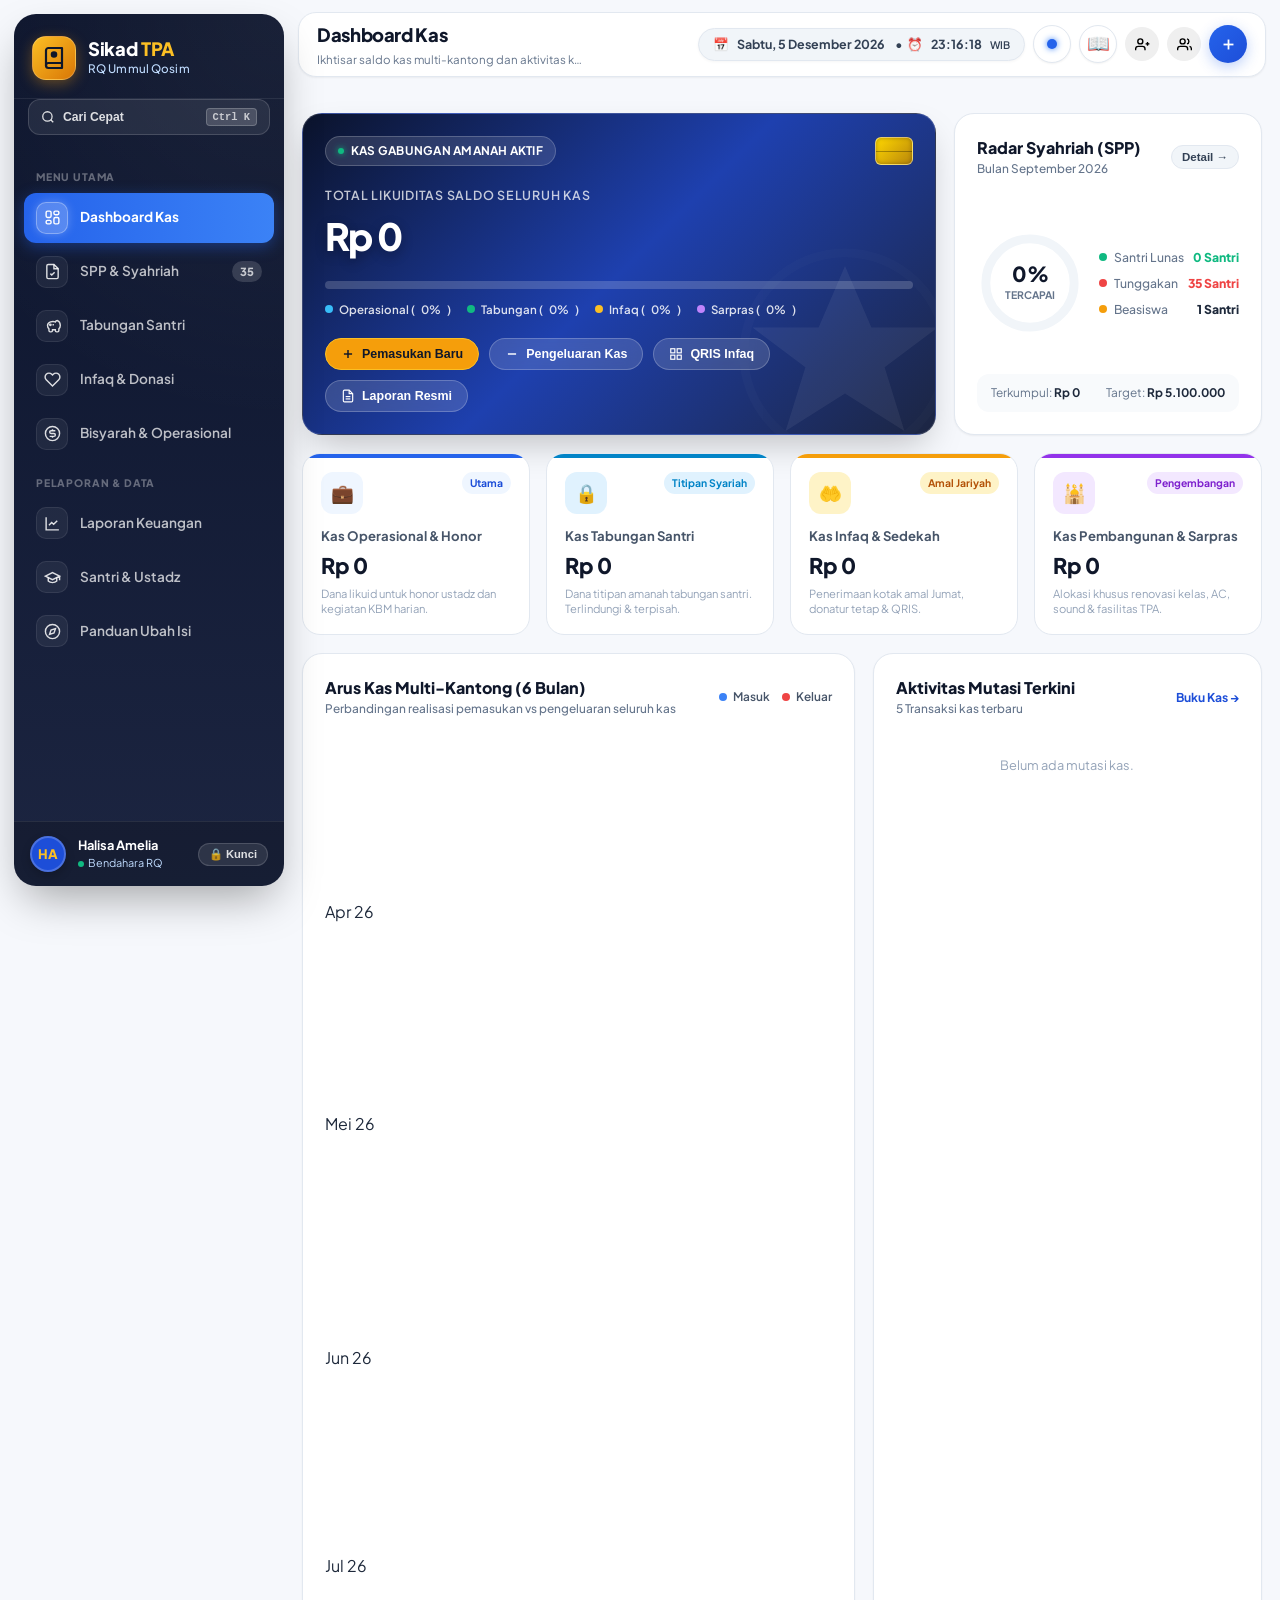
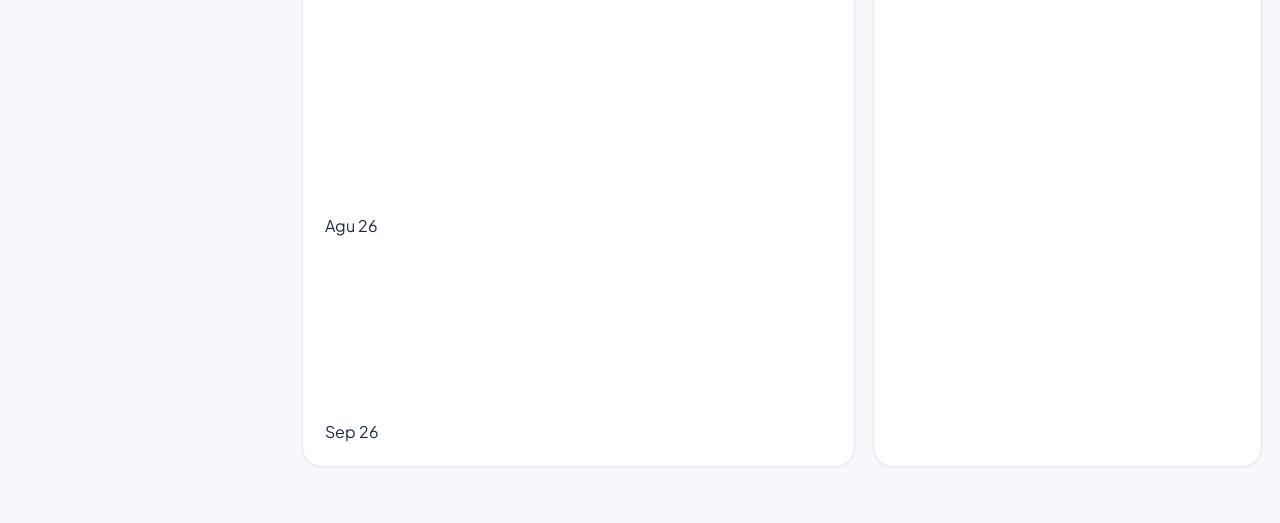
==== index.html @ ba67464f "fix: cegah modal keluar sendiri saat ketik nama ustadz dan input 4 pengajar resmi RQ" ====
<!DOCTYPE html>
<html lang="id">
<head>
  <meta charset="UTF-8">
  <meta name="viewport" content="width=device-width, initial-scale=1.0">
  <title>SikadTPA - Aplikasi Pengelolaan Keuangan Taman Pendidikan Al-Qur'an</title>
  <meta name="description" content="Aplikasi pengelolaan keuangan modern dan terpadu untuk TPA/TPQ: kelola SPP/syahriah, multi-kas operasional vs tabungan santri, bisyarah guru, infaq, dan kwitansi digital WhatsApp.">
  <link rel="stylesheet" href="css/style.css?v=2.6">
</head>
<body>

  <!-- ==================== SECURITY PIN LOCK GATE (DISABLED BY DEFAULT) ==================== -->
  <div class="pin-gate-overlay unlocked" id="security-pin-screen" style="display: none !important;">
    <div class="pin-gate-box">
      <!-- Luxury Islamic Emblem Badge -->
      <div class="pin-brand-badge" id="pin-brand-badge-box">
        <div id="pin-brand-logo-content" style="width: 100%; height: 100%; display: flex; align-items: center; justify-content: center;">
          <svg width="28" height="28" viewBox="0 0 24 24" fill="none" stroke="currentColor" stroke-width="2.2" stroke-linecap="round" stroke-linejoin="round">
            <rect x="3" y="11" width="18" height="11" rx="2" ry="2"></rect>
            <path d="M7 11V7a5 5 0 0 1 10 0v4"></path>
            <circle cx="12" cy="16" r="1.5" fill="currentColor"></circle>
          </svg>
        </div>
      </div>
      <h2 class="pin-title" id="pin-app-title">Sikad<span>TPA</span> Keuangan</h2>
      <p class="pin-subtitle" id="pin-tpa-subtitle">RQ Ummul Qosim • Sistem Kas Terpadu</p>

      <div class="pin-prompt-box">
        <div class="pin-status-label" id="pin-status-message">Masukkan PIN Keamanan Bendahara</div>
        
        <!-- 6-digit indicator dots -->
        <div class="pin-dots-row" id="pin-dots-container">
          <div class="pin-dot" data-idx="0"></div>
          <div class="pin-dot" data-idx="1"></div>
          <div class="pin-dot" data-idx="2"></div>
          <div class="pin-dot" data-idx="3"></div>
          <div class="pin-dot" data-idx="4"></div>
          <div class="pin-dot" data-idx="5"></div>
        </div>

        <!-- Hidden input for direct typing if using physical keyboard -->
        <input type="password" id="pin-hidden-input" maxlength="6" inputmode="numeric" pattern="[0-9]*" style="position: absolute; opacity: 0; pointer-events: none;" autocomplete="off">
      </div>

      <!-- Numeric Keypad Grid -->
      <div class="pin-keypad-grid">
        <button type="button" class="pin-key-btn" data-key="1">1</button>
        <button type="button" class="pin-key-btn" data-key="2">2</button>
        <button type="button" class="pin-key-btn" data-key="3">3</button>
        <button type="button" class="pin-key-btn" data-key="4">4</button>
        <button type="button" class="pin-key-btn" data-key="5">5</button>
        <button type="button" class="pin-key-btn" data-key="6">6</button>
        <button type="button" class="pin-key-btn" data-key="7">7</button>
        <button type="button" class="pin-key-btn" data-key="8">8</button>
        <button type="button" class="pin-key-btn" data-key="9">9</button>
        <button type="button" class="pin-key-btn pin-key-action" id="btn-pin-clear" title="Hapus Semua">C</button>
        <button type="button" class="pin-key-btn" data-key="0">0</button>
        <button type="button" class="pin-key-btn pin-key-action" id="btn-pin-backspace" title="Hapus Satu">⌫</button>
      </div>

      <div class="pin-footer-hint">
        <span>🔒 Kunci Keamanan Aktif (PIN: 060708)</span>
        <div style="margin-top: 8px;">
          <button type="button" class="btn btn-sm" onclick="app.quickUnlockDemo()" style="background: rgba(37, 99, 235, 0.15); color: var(--primary-700); border: 1px solid var(--primary-300); font-weight: 700; border-radius: 8px; padding: 6px 14px; cursor: pointer;">⚡ Klik Disini untuk Buka Cepat (PIN: 060708)</button>
        </div>
      </div>
    </div>
  </div>

  <div class="app-container">
    <!-- ==================== SIDEBAR ==================== -->
    <aside class="sidebar" id="sidebar">
      <div class="sidebar-header">
        <div class="logo-badge" id="sidebar-app-logo-box" style="background: linear-gradient(135deg, var(--gold-400), var(--gold-600)); color: var(--slate-900); display: flex; align-items: center; justify-content: center; width: 44px; height: 44px; border-radius: 14px; box-shadow: 0 4px 14px rgba(245, 158, 11, 0.35); overflow: hidden;">
          <div id="sidebar-app-logo-content" style="width: 100%; height: 100%; display: flex; align-items: center; justify-content: center;">
            <svg width="24" height="24" viewBox="0 0 24 24" fill="none" stroke="currentColor" stroke-width="2.2" stroke-linecap="round" stroke-linejoin="round">
              <path d="M4 19.5A2.5 2.5 0 0 1 6.5 17H20"></path>
              <path d="M6.5 2H20v20H6.5A2.5 2.5 0 0 1 4 19.5v-15A2.5 2.5 0 0 1 6.5 2z"></path>
              <circle cx="12" cy="8.5" r="2.2" fill="currentColor"></circle>
            </svg>
          </div>
        </div>
        <div class="logo-text">
          <h1 id="sidebar-app-title">Sikad<span>TPA</span></h1>
          <p id="sidebar-tpa-name">RQ Ummul Qosim</p>
        </div>
      </div>

      <!-- Spotlight Omnibar Trigger in Sidebar -->
      <div style="padding: 0 14px 12px;">
        <button type="button" class="sidebar-cmd-btn" id="btn-trigger-cmd-sidebar" onclick="app.openCommandPalette()" style="width: 100%; display: flex; align-items: center; justify-content: space-between; background: rgba(255, 255, 255, 0.08); border: 1px solid rgba(255, 255, 255, 0.15); border-radius: 12px; padding: 8px 12px; color: rgba(255, 255, 255, 0.85); font-size: 0.76rem; font-weight: 600; cursor: pointer; transition: 0.2s;" title="Pencarian Spotlight (Ctrl + K)">
          <span style="display: flex; align-items: center; gap: 8px;">
            <svg width="14" height="14" viewBox="0 0 24 24" fill="none" stroke="currentColor" stroke-width="2.2"><circle cx="11" cy="11" r="8"></circle><line x1="21" y1="21" x2="16.65" y2="16.65"></line></svg>
            <span>Cari Cepat</span>
          </span>
          <kbd style="font-size: 0.65rem; background: rgba(255, 255, 255, 0.16); padding: 2px 6px; border-radius: 4px; border: 1px solid rgba(255, 255, 255, 0.2); font-family: monospace;">Ctrl K</kbd>
        </button>
      </div>

      <nav class="sidebar-nav">
        <div class="nav-section-title">Menu Utama</div>
        <a class="nav-item active" data-tab="tab-dashboard" id="nav-dashboard">
          <div class="nav-icon-pebble">
            <svg viewBox="0 0 24 24" fill="none" stroke="currentColor" stroke-width="2"><rect x="3" y="3" width="7" height="9" rx="2"></rect><rect x="14" y="3" width="7" height="5" rx="2"></rect><rect x="14" y="12" width="7" height="9" rx="2"></rect><rect x="3" y="16" width="7" height="5" rx="2"></rect></svg>
          </div>
          <span>Dashboard Kas</span>
        </a>
        <a class="nav-item" data-tab="tab-spp" id="nav-spp">
          <div class="nav-icon-pebble">
            <svg viewBox="0 0 24 24" fill="none" stroke="currentColor" stroke-width="2"><path d="M14 2H6a2 2 0 0 0-2 2v16a2 2 0 0 0 2 2h12a2 2 0 0 0 2-2V8z"></path><path d="M14 2v6h6"></path><path d="M9 15l2 2 4-4"></path></svg>
          </div>
          <span>SPP & Syahriah</span>
          <span class="nav-badge" id="badge-unpaid-spp">4</span>
        </a>
        <a class="nav-item" data-tab="tab-tabungan" id="nav-tabungan">
          <div class="nav-icon-pebble">
            <svg viewBox="0 0 24 24" fill="none" stroke="currentColor" stroke-width="2"><path d="M19 5c-1.5 0-2.8 1.4-3 2-3.5-1.5-11-.3-11 5 0 1.8.7 3.5 2 4.6V19a2 2 0 0 0 2 2h1a2 2 0 0 0 2-2v-1h4v1a2 2 0 0 0 2 2h1a2 2 0 0 0 2-2v-2.4c1.2-1 2-2.5 2-4.6 0-3.5-1.5-6-4-7z"></path><circle cx="9" cy="11" r="1"></circle><path d="M13 10v2"></path></svg>
          </div>
          <span>Tabungan Santri</span>
        </a>
        <a class="nav-item" data-tab="tab-infaq" id="nav-infaq">
          <div class="nav-icon-pebble">
            <svg viewBox="0 0 24 24" fill="none" stroke="currentColor" stroke-width="2"><path d="M20.84 4.61a5.5 5.5 0 0 0-7.78 0L12 5.67l-1.06-1.06a5.5 5.5 0 0 0-7.78 7.78l1.06 1.06L12 21.23l7.78-7.78 1.06-1.06a5.5 5.5 0 0 0 0-7.78z"></path></svg>
          </div>
          <span>Infaq & Donasi</span>
        </a>
        <a class="nav-item" data-tab="tab-pengeluaran" id="nav-pengeluaran">
          <div class="nav-icon-pebble">
            <svg viewBox="0 0 24 24" fill="none" stroke="currentColor" stroke-width="2"><circle cx="12" cy="12" r="10"></circle><path d="M16 8h-6a2 2 0 1 0 0 4h4a2 2 0 1 1 0 4H8"></path><line x1="12" y1="6" x2="12" y2="8"></line><line x1="12" y1="16" x2="12" y2="18"></line></svg>
          </div>
          <span>Bisyarah & Operasional</span>
        </a>

        <div class="nav-section-title">Pelaporan & Data</div>
        <a class="nav-item" data-tab="tab-laporan" id="nav-laporan">
          <div class="nav-icon-pebble">
            <svg viewBox="0 0 24 24" fill="none" stroke="currentColor" stroke-width="2"><path d="M3 3v18h18"></path><path d="M18.7 8l-5.1 5.2-2.8-2.7L7 14.3"></path></svg>
          </div>
          <span>Laporan Keuangan</span>
        </a>
        <a class="nav-item" data-tab="tab-master" id="nav-master">
          <div class="nav-icon-pebble">
            <svg viewBox="0 0 24 24" fill="none" stroke="currentColor" stroke-width="2"><path d="M22 10v6M2 10l10-5 10 5-10 5z"></path><path d="M6 12v5c3 3 9 3 12 0v-5"></path></svg>
          </div>
          <span>Santri & Ustadz</span>
        </a>
        <a class="nav-item" data-tab="tab-panduan" id="nav-panduan">
          <div class="nav-icon-pebble">
            <svg viewBox="0 0 24 24" fill="none" stroke="currentColor" stroke-width="2"><circle cx="12" cy="12" r="10"></circle><polygon points="16.24 7.76 14.12 14.12 7.76 16.24 9.88 9.88 16.24 7.76"></polygon></svg>
          </div>
          <span>Panduan Ubah Isi</span>
        </a>
      </nav>

      <div class="sidebar-footer">
        <div class="user-avatar" id="sidebar-user-avatar">HA</div>
        <div class="user-info">
          <div class="user-name" id="sidebar-user-name">Halisa Amelia</div>
          <div class="user-role">Bendahara RQ</div>
        </div>
        <button type="button" class="btn-lock-sidebar" onclick="app.lockSession()" title="Kunci Aplikasi (PIN)">🔒 Kunci</button>
      </div>
    </aside>

    <!-- ==================== MAIN CONTENT WRAPPER ==================== -->
    <div class="main-wrapper">
      <!-- Top Header -->
      <header class="top-header">
        <div class="header-left">
          <button class="mobile-toggle-btn" id="btn-toggle-sidebar" aria-label="Menu">
            <svg width="24" height="24" viewBox="0 0 24 24" fill="none" stroke="currentColor" stroke-width="2"><line x1="3" y1="12" x2="21" y2="12"></line><line x1="3" y1="6" x2="21" y2="6"></line><line x1="3" y1="18" x2="21" y2="18"></line></svg>
          </button>
          <div class="page-title">
            <h2 id="current-page-title">Dashboard Kas</h2>
            <p id="current-page-desc">Ikhtisar saldo kas multi-kantong dan aktivitas keuangan TPA</p>
          </div>
        </div>

        <div class="header-right">
          <!-- Realtime Date & Clock Badge -->
          <div class="header-realtime-badge" id="header-realtime-clock" title="Waktu Sistem Realtime">
            📅 Memuat...
          </div>

          <!-- Theme Switcher Dropdown (Icon Only) -->
          <div class="theme-dropdown-container" id="theme-dropdown-container">
            <button class="btn-theme-toggle btn-icon-only" id="btn-theme-dropdown" title="Ganti Tema Warna">
              <span class="theme-preview-dot" id="theme-preview-dot"></span>
              <span id="current-theme-label" style="display: none;">Royal Sapphire</span>
            </button>
            <div class="theme-dropdown-menu" id="theme-dropdown-menu">
              <div class="theme-menu-title">Pilih Tema Antarmuka</div>
              <div class="theme-option active" data-theme-val="royal">
                <div class="theme-swatch">
                  <span style="background: #2563eb;"></span>
                  <span style="background: #f59e0b;"></span>
                </div>
                <div class="theme-info">
                  <div class="theme-title">Royal Sapphire</div>
                  <div class="theme-desc">Navy biru safir mewah & emas sampanye</div>
                </div>
              </div>
              <div class="theme-option" data-theme-val="persian">
                <div class="theme-swatch">
                  <span style="background: #0d9488;"></span>
                  <span style="background: #f97316;"></span>
                </div>
                <div class="theme-info">
                  <div class="theme-title">Persian Turquoise</div>
                  <div class="theme-desc">Toska khas Samarkand & aksen coral</div>
                </div>
              </div>
              <div class="theme-option" data-theme-val="terracotta">
                <div class="theme-swatch">
                  <span style="background: #ea580c;"></span>
                  <span style="background: #ca8a04;"></span>
                </div>
                <div class="theme-info">
                  <div class="theme-title">Moroccan Terracotta</div>
                  <div class="theme-desc">Earthy terakota & nuansa pasir gurun</div>
                </div>
              </div>
              <div class="theme-option" data-theme-val="midnight">
                <div class="theme-swatch">
                  <span style="background: #06b6d4;"></span>
                  <span style="background: #111827;"></span>
                </div>
                <div class="theme-info">
                  <div class="theme-title">Obsidian Midnight</div>
                  <div class="theme-desc">Mode gelap futuristik & neon glass</div>
                </div>
              </div>
              <div class="theme-option" data-theme-val="emerald">
                <div class="theme-swatch">
                  <span style="background: #059669;"></span>
                  <span style="background: #f59e0b;"></span>
                </div>
                <div class="theme-info">
                  <div class="theme-title">Classic Emerald</div>
                  <div class="theme-desc">Zamrud hijau klasik islami</div>
                </div>
              </div>
            </div>
          </div>

          <!-- Quick Guide Button (Icon Only) -->
          <button class="btn-guide-toggle btn-icon-only" id="btn-open-guide-modal" title="Panduan Kustomisasi & Ubah Isi">
            <span style="font-size: 1.15rem;">📖</span>
          </button>

          <!-- Quick Input Buttons (Icon Only) -->
          <button type="button" class="btn btn-outline-primary btn-sm btn-icon-only" id="btn-header-add-student" data-action="open-student-modal" onclick="(window.app || app).openStudentModal()" title="Tambah Santri Baru">
            <svg width="17" height="17" viewBox="0 0 24 24" fill="none" stroke="currentColor" stroke-width="2.2"><path d="M16 21v-2a4 4 0 0 0-4-4H5a4 4 0 0 0-4 4v2"></path><circle cx="8.5" cy="7" r="4"></circle><line x1="20" y1="8" x2="20" y2="14"></line><line x1="23" y1="11" x2="17" y2="11"></line></svg>
          </button>
          <button type="button" class="btn btn-outline-primary btn-sm btn-icon-only" id="btn-header-add-teacher" data-action="open-teacher-modal" onclick="(window.app || app).openTeacherModal()" title="Tambah Pengajar / Ustadz Baru">
            <svg width="17" height="17" viewBox="0 0 24 24" fill="none" stroke="currentColor" stroke-width="2.2"><path d="M17 21v-2a4 4 0 0 0-4-4H5a4 4 0 0 0-4 4v2"></path><circle cx="9" cy="7" r="4"></circle><path d="M23 21v-2a4 4 0 0 0-3-3.87"></path><path d="M16 3.13a4 4 0 0 1 0 7.75"></path></svg>
          </button>
          <button class="btn-quick-add btn-icon-only" id="btn-open-tx-modal" data-action="open-tx-modal" data-tx-type="in" data-tx-wallet="ops" onclick="(window.app || app).openTxModal('in', 'ops')" title="Catat Mutasi Kas">
            <svg width="17" height="17" viewBox="0 0 24 24" fill="none" stroke="currentColor" stroke-width="2.5"><line x1="12" y1="5" x2="12" y2="19"></line><line x1="5" y1="12" x2="19" y2="12"></line></svg>
          </button>
        </div>
      </header>

      <!-- Content Body -->
      <main class="content-body">
        
        <!-- ==================== TAB 1: DASHBOARD (LUXURY BENTO GRID) ==================== -->
        <section class="tab-view active" id="tab-dashboard">
          <div class="bento-dashboard-grid">
            <!-- Bento 1: Master Vault Card (Spans 8 Cols) -->
            <div class="bento-tile bento-master-vault">
              <div class="vault-watermark">
                <svg viewBox="0 0 100 100" fill="currentColor">
                  <circle cx="50" cy="50" r="46" stroke="currentColor" stroke-width="4" fill="none" opacity="0.3"></circle>
                  <polygon points="50,10 62,38 92,38 68,56 77,85 50,68 23,85 32,56 8,38 38,38" fill="currentColor"></polygon>
                </svg>
              </div>

              <div class="vault-header">
                <div class="vault-badge">
                  <span class="btn-glow-dot"></span>
                  <span id="vault-status-text">KAS GABUNGAN AMANAH AKTIF</span>
                </div>
                <div class="vault-emv-chip" title="Fintech Security Shield"></div>
              </div>

              <div class="vault-body">
                <div class="vault-balance-label">Total Likuiditas Saldo Seluruh Kas</div>
                <div class="vault-balance-amount" id="vault-master-total-balance">Rp 0</div>
                
                <!-- Dynamic Allocation Track Bar -->
                <div class="vault-allocation-track" id="vault-allocation-track" title="Alokasi Pembagian Dana Kas">
                  <div class="alloc-segment alloc-ops" id="alloc-ops" style="width: 40%;" title="Kas Operasional"></div>
                  <div class="alloc-segment alloc-tabungan" id="alloc-tabungan" style="width: 30%;" title="Kas Tabungan Santri"></div>
                  <div class="alloc-segment alloc-infaq" id="alloc-infaq" style="width: 20%;" title="Kas Infaq & Sedekah"></div>
                  <div class="alloc-segment alloc-bangun" id="alloc-bangun" style="width: 10%;" title="Kas Sarpras & Pembangunan"></div>
                </div>

                <div class="vault-allocation-legend">
                  <div class="legend-pill-item"><span class="dot" style="background: #38bdf8;"></span> Operasional (<span id="pct-ops">0%</span>)</div>
                  <div class="legend-pill-item"><span class="dot" style="background: #10b981;"></span> Tabungan (<span id="pct-tabungan">0%</span>)</div>
                  <div class="legend-pill-item"><span class="dot" style="background: #fbbf24;"></span> Infaq (<span id="pct-infaq">0%</span>)</div>
                  <div class="legend-pill-item"><span class="dot" style="background: #c084fc;"></span> Sarpras (<span id="pct-bangun">0%</span>)</div>
                </div>
              </div>

              <div class="vault-actions-bar">
                <button type="button" class="vault-action-btn primary" id="btn-vault-income" data-action="open-tx-modal" data-tx-type="in" data-tx-wallet="ops" onclick="(window.app || app).openTxModal('in', 'ops')">
                  <svg width="14" height="14" viewBox="0 0 24 24" fill="none" stroke="currentColor" stroke-width="2.5"><line x1="12" y1="5" x2="12" y2="19"></line><line x1="5" y1="12" x2="19" y2="12"></line></svg>
                  <span>Pemasukan Baru</span>
                </button>
                <button type="button" class="vault-action-btn" id="btn-vault-expense" data-action="open-tx-modal" data-tx-type="out" data-tx-wallet="ops" onclick="(window.app || app).openTxModal('out', 'ops')">
                  <svg width="14" height="14" viewBox="0 0 24 24" fill="none" stroke="currentColor" stroke-width="2.5"><line x1="5" y1="12" x2="19" y2="12"></line></svg>
                  <span>Pengeluaran Kas</span>
                </button>
                <button type="button" class="vault-action-btn" id="btn-vault-qris" data-action="open-qris-modal" onclick="(window.app || app).openQRISModal()">
                  <svg width="14" height="14" viewBox="0 0 24 24" fill="none" stroke="currentColor" stroke-width="2"><rect x="3" y="3" width="7" height="7"></rect><rect x="14" y="3" width="7" height="7"></rect><rect x="14" y="14" width="7" height="7"></rect><rect x="3" y="14" width="7" height="7"></rect></svg>
                  <span>QRIS Infaq</span>
                </button>
                <button type="button" class="vault-action-btn" onclick="app.switchTab('tab-laporan')">
                  <svg width="14" height="14" viewBox="0 0 24 24" fill="none" stroke="currentColor" stroke-width="2"><path d="M14 2H6a2 2 0 0 0-2 2v16a2 2 0 0 0 2 2h12a2 2 0 0 0 2-2V8z"></path><polyline points="14 2 14 8 20 8"></polyline><line x1="16" y1="13" x2="8" y2="13"></line><line x1="16" y1="17" x2="8" y2="17"></line></svg>
                  <span>Laporan Resmi</span>
                </button>
              </div>
            </div>

            <!-- Bento 2: SPP Syahriah Radar Progress Ring (Spans 4 Cols) -->
            <div class="bento-tile bento-spp-radar">
              <div class="tile-header">
                <div class="tile-title-group">
                  <h4>Radar Syahriah (SPP)</h4>
                  <div class="tile-subtitle" id="spp-radar-month">Bulan September 2026</div>
                </div>
                <button type="button" class="tile-mini-btn" onclick="app.switchTab('tab-spp')">Detail &rarr;</button>
              </div>

              <div class="circle-gauge-wrap">
                <div class="circle-gauge-svg-box">
                  <svg class="circle-gauge-svg" viewBox="0 0 120 120">
                    <circle class="circle-gauge-bg" cx="60" cy="60" r="50"></circle>
                    <circle class="circle-gauge-fill" id="spp-circle-fill" cx="60" cy="60" r="50"></circle>
                  </svg>
                  <div class="circle-gauge-center">
                    <div class="gauge-pct" id="spp-circle-pct">0%</div>
                    <div class="gauge-lbl">Tercapai</div>
                  </div>
                </div>
                <div class="circle-gauge-stats">
                  <div class="gauge-stat-row">
                    <span class="stat-dot dot-success"></span>
                    <span class="stat-lbl">Santri Lunas</span>
                    <span class="stat-val text-success" id="spp-count-paid">0</span>
                  </div>
                  <div class="gauge-stat-row">
                    <span class="stat-dot dot-danger"></span>
                    <span class="stat-lbl">Tunggakan</span>
                    <span class="stat-val text-danger" id="spp-count-unpaid">0</span>
                  </div>
                  <div class="gauge-stat-row">
                    <span class="stat-dot dot-gold"></span>
                    <span class="stat-lbl">Beasiswa</span>
                    <span class="stat-val" id="spp-count-scholarship">0</span>
                  </div>
                </div>
              </div>

              <div style="background: var(--slate-50); border-radius: 12px; padding: 10px 14px; display: flex; justify-content: space-between; font-size: 0.74rem;">
                <span style="color: var(--slate-500);">Terkumpul: <strong id="spp-radar-collected" style="color: var(--slate-800);">Rp 0</strong></span>
                <span style="color: var(--slate-500);">Target: <strong id="spp-radar-target" style="color: var(--slate-800);">Rp 0</strong></span>
              </div>
            </div>

            <!-- Bento 3: 4 Vault Capsules Row (Spans 12 Cols) -->
            <div class="bento-wallets-capsule-row" id="wallets-capsule-container">
              <!-- Dynamically rendered by JS -->
            </div>

            <!-- Bento 4: Cashflow Bar Chart (Spans 7 Cols) -->
            <div class="bento-tile bento-cashflow-chart">
              <div class="tile-header">
                <div class="tile-title-group">
                  <h4>Arus Kas Multi-Kantong (6 Bulan)</h4>
                  <div class="tile-subtitle">Perbandingan realisasi pemasukan vs pengeluaran seluruh kas</div>
                </div>
                <div class="chart-legend-pills">
                  <div><span class="pill-dot in"></span> Masuk</div>
                  <div><span class="pill-dot out"></span> Keluar</div>
                </div>
              </div>
              <div class="chart-container" style="padding-top: 10px;">
                <div class="chart-bars-wrap" id="dashboard-cashflow-chart">
                  <!-- Populated by JS -->
                </div>
              </div>
            </div>

            <!-- Bento 5: Live Activity Mutasi Stream (Spans 5 Cols) -->
            <div class="bento-tile bento-recent-stream">
              <div class="tile-header">
                <div class="tile-title-group">
                  <h4>Aktivitas Mutasi Terkini</h4>
                  <div class="tile-subtitle">5 Transaksi kas terbaru</div>
                </div>
                <a href="javascript:void(0)" onclick="app.switchTab('tab-laporan')" class="tile-link">Buku Kas &rarr;</a>
              </div>
              <div class="recent-stream-list" id="recent-transactions-list">
                <!-- Populated by JS -->
              </div>
            </div>
          </div>
        </section>

        <!-- ==================== TAB 2: SPP & SYAHRIAH (TABEL 4 KELAS RQ) ==================== -->
        <section class="tab-view" id="tab-spp">
          <!-- Smart Toolbar: Segmented Filter Capsules & Dual View Toggle -->
          <div class="spp-toolbar-card">
            <div class="segmented-capsule-bar" id="spp-quick-filter-bar">
              <button type="button" class="capsule-item active" data-spp-filter="all" onclick="app.setSppQuickFilter('all')">
                <span>Semua Santri</span>
                <span class="capsule-count" id="count-capsule-all">10</span>
              </button>
              <button type="button" class="capsule-item" data-spp-filter="unpaid" onclick="app.setSppQuickFilter('unpaid')">
                <span>Belum Lunas</span>
                <span class="capsule-count warn" id="count-capsule-unpaid">4</span>
              </button>
              <button type="button" class="capsule-item" data-spp-filter="paid" onclick="app.setSppQuickFilter('paid')">
                <span>Sudah Lunas</span>
                <span class="capsule-count success" id="count-capsule-paid">5</span>
              </button>
              <button type="button" class="capsule-item" data-spp-filter="scholarship" onclick="app.setSppQuickFilter('scholarship')">
                <span>Beasiswa/Yatim</span>
                <span class="capsule-count gold" id="count-capsule-scholarship">1</span>
              </button>
            </div>

            <div style="display: flex; gap: 8px; align-items: center; flex-wrap: wrap;">
              <!-- Tombol Tambah Santri Baru Langsung di Toolbar SPP -->
              <button type="button" class="btn btn-primary btn-icon-only" id="btn-spp-add-student" data-action="open-student-modal" onclick="(window.app || app).openStudentModal()" title="Tambah Santri Baru">
                <svg width="16" height="16" viewBox="0 0 24 24" fill="none" stroke="currentColor" stroke-width="2.5"><line x1="12" y1="5" x2="12" y2="19"></line><line x1="5" y1="12" x2="19" y2="12"></line></svg>
              </button>

              <!-- Tombol Database Spreadsheet (Google Sheets & Excel) -->
              <button type="button" class="btn btn-secondary btn-icon-only" onclick="app.openSpreadsheetModal()" title="Database Spreadsheet (Excel & Google Sheets)">
                <svg width="16" height="16" viewBox="0 0 24 24" fill="none" stroke="currentColor" stroke-width="2"><path d="M14 2H6a2 2 0 0 0-2 2v16a2 2 0 0 0 2 2h12a2 2 0 0 0 2-2V8z"></path><polyline points="14 2 14 8 20 8"></polyline><line x1="8" y1="13" x2="16" y2="13"></line><line x1="8" y1="17" x2="16" y2="17"></line></svg>
              </button>

              <!-- View Switcher -->
              <div class="view-switcher-group">
                <button type="button" class="view-btn btn-icon-only" id="btn-view-cards" onclick="app.setSppView('cards')" title="Mode Visual Kartu">
                  <svg width="15" height="15" viewBox="0 0 24 24" fill="none" stroke="currentColor" stroke-width="2.5"><rect x="3" y="3" width="7" height="7"></rect><rect x="14" y="3" width="7" height="7"></rect><rect x="14" y="14" width="7" height="7"></rect><rect x="3" y="14" width="7" height="7"></rect></svg>
                </button>
                <button type="button" class="view-btn active btn-icon-only" id="btn-view-table" onclick="app.setSppView('table')" title="Mode Tabel Data Pro">
                  <svg width="15" height="15" viewBox="0 0 24 24" fill="none" stroke="currentColor" stroke-width="2.5"><line x1="8" y1="6" x2="21" y2="6"></line><line x1="8" y1="12" x2="21" y2="12"></line><line x1="8" y1="18" x2="21" y2="18"></line><line x1="3" y1="6" x2="3.01" y2="6"></line><line x1="3" y1="12" x2="3.01" y2="12"></line><line x1="3" y1="18" x2="3.01" y2="18"></line></svg>
                </button>
              </div>
            </div>
          </div>

          <!-- Bilah Tab Navigasi 4 Kelas RQ -->
          <div class="spp-class-tabs-bar" id="spp-class-filter-bar">
            <button type="button" class="spp-class-tab-btn active" data-class-filter="all" onclick="app.setSppClassFilter('all')">
              <span>🏢 Semua 4 Kelas</span>
              <span class="spp-class-tab-badge" id="badge-class-all">36</span>
            </button>
            <button type="button" class="spp-class-tab-btn" data-class-filter="K1" onclick="app.setSppClassFilter('K1')">
              <span>📖 Dasar Ikhwan</span>
              <span class="spp-class-tab-badge" id="badge-class-k1">10</span>
            </button>
            <button type="button" class="spp-class-tab-btn" data-class-filter="K2" onclick="app.setSppClassFilter('K2')">
              <span>📗 Menengah Akhowat</span>
              <span class="spp-class-tab-badge" id="badge-class-k2">10</span>
            </button>
            <button type="button" class="spp-class-tab-btn" data-class-filter="K3" onclick="app.setSppClassFilter('K3')">
              <span>🕌 Menengah Ikhwan</span>
              <span class="spp-class-tab-badge" id="badge-class-k3">6</span>
            </button>
            <button type="button" class="spp-class-tab-btn" data-class-filter="K4" onclick="app.setSppClassFilter('K4')">
              <span>⭐ Dasar Gabungan</span>
              <span class="spp-class-tab-badge" id="badge-class-k4">10</span>
            </button>
          </div>

          <!-- Filter Pencarian & Bulan Tagihan Realtime -->
          <div class="card" style="margin-bottom: 20px;">
            <div class="filter-bar">
              <div class="filter-left">
                <div class="input-search-wrap">
                  <svg viewBox="0 0 24 24" fill="none" stroke="currentColor" stroke-width="2"><circle cx="11" cy="11" r="8"></circle><line x1="21" y1="21" x2="16.65" y2="16.65"></line></svg>
                  <input type="text" id="filter-spp-search" placeholder="Cari santri / wali...">
                </div>

                <!-- Bulan Tagihan (Dinamis Realtime oleh JS) -->
                <select class="select-app" id="filter-spp-month" onchange="app.renderSppTable()">
                  <!-- Terisi otomatis oleh initDynamicDates() -->
                </select>

                <select class="select-app" id="filter-spp-status" onchange="app.renderSppTable()">
                  <option value="">Semua Status Bayar</option>
                  <option value="Lunas">Hanya Lunas</option>
                  <option value="Belum Lunas">Hanya Belum Lunas</option>
                </select>
              </div>

              <div class="filter-right">
                <button type="button" class="btn btn-secondary btn-icon-only" id="btn-broadcast-reminder" onclick="app.broadcastSppReminder()" title="Salin & Kirim Pengingat Tagihan WhatsApp">
                  <svg width="16" height="16" viewBox="0 0 24 24" fill="none" stroke="currentColor" stroke-width="2.2"><path d="M21 15a2 2 0 0 1-2 2H7l-4 4V5a2 2 0 0 1 2-2h14a2 2 0 0 1 2 2z"></path></svg>
                </button>
                <span class="badge badge-neutral" id="spp-filter-summary">Menampilkan 36 Santri</span>
              </div>
            </div>
          </div>

          <!-- WADAH UTAMA: TABEL MASING-MASING KELAS TERPISAH (4 KELAS RQ) -->
          <div id="spp-classes-wrapper">
            <!-- Dynamically populated per-class tables by app.renderSppTable() -->
          </div>
        </section>

        <!-- ==================== TAB 3: TABUNGAN SANTRI ==================== -->
        <section class="tab-view" id="tab-tabungan">
          <div style="display: grid; grid-template-columns: 1fr 2fr; gap: 22px;">
            <!-- Left: Aksi Tabungan & Summary -->
            <div>
              <div class="card" style="margin-bottom: 20px;">
                <div class="card-header">
                  <h3>Kas Tabungan Santri</h3>
                </div>
                <div style="background: var(--info-bg); border-radius: var(--radius-md); padding: 16px; margin-bottom: 16px;">
                  <div style="font-size: 0.75rem; color: var(--info); font-weight: 700; text-transform: uppercase;">Total Dana Amanah Santri</div>
                  <div style="font-size: 1.6rem; font-weight: 800; color: #0369a1; margin-top: 4px;" id="savings-total-balance">Rp 0</div>
                  <p style="font-size: 0.72rem; color: #0284c7; margin-top: 4px;">*Saldo titipan murni santri. Terpisah dari kas operasional TPA.</p>
                </div>

                <div style="display: flex; flex-direction: column; gap: 10px;">
                  <button class="btn btn-primary" id="btn-tabungan-setor" data-action="open-savings-modal" data-savings-type="Setor" onclick="(window.app || app).openSavingsModal('Setor')">
                    ➕ Catat Setoran Tabungan
                  </button>
                  <button class="btn btn-warning" id="btn-tabungan-tarik" data-action="open-savings-modal" data-savings-type="Tarik" onclick="(window.app || app).openSavingsModal('Tarik')">
                    ➖ Catat Penarikan Tabungan
                  </button>
                </div>
              </div>

              <!-- Info Rekap Tabungan -->
              <div class="card">
                <div class="card-header">
                  <h3>Panduan Tabungan</h3>
                </div>
                <p style="font-size: 0.8rem; color: var(--slate-600); line-height: 1.6;">
                  Program tabungan membiasakan santri gemar menabung koin/uang saku harian. Dana biasanya diambil santri menjelang liburan Idul Fitri atau untuk kebutuhan wisuda khatam Al-Qur'an.
                </p>
              </div>
            </div>

            <!-- Right: Daftar Saldo Santri & Mutasi Tabungan -->
            <div class="card">
              <div class="card-header">
                <div>
                  <h3>Buku Tabungan Santri</h3>
                  <div class="card-subtitle">Daftar saldo dan riwayat mutasi setor-tarik</div>
                </div>
                <div class="input-search-wrap" style="min-width: 200px;">
                  <svg viewBox="0 0 24 24" fill="none" stroke="currentColor" stroke-width="2"><circle cx="11" cy="11" r="8"></circle><line x1="21" y1="21" x2="16.65" y2="16.65"></line></svg>
                  <input type="text" id="filter-savings-search" placeholder="Cari santri...">
                </div>
              </div>

              <div class="table-responsive">
                <table class="table-app">
                  <thead>
                    <tr>
                      <th>Nama Santri</th>
                      <th>Kelas</th>
                      <th>Saldo Tabungan</th>
                      <th style="text-align: right;">Aksi</th>
                    </tr>
                  </thead>
                  <tbody id="savings-students-body">
                    <!-- Dynamic -->
                  </tbody>
                </table>
              </div>

              <h4 style="margin: 24px 0 12px; font-size: 0.95rem; font-weight: 700; color: var(--slate-800);">5 Mutasi Tabungan Terakhir</h4>
              <div class="table-responsive">
                <table class="table-app" style="font-size: 0.8rem;">
                  <thead>
                    <tr>
                      <th>Tanggal</th>
                      <th>Santri</th>
                      <th>Jenis</th>
                      <th>Nominal</th>
                      <th>Keterangan</th>
                    </tr>
                  </thead>
                  <tbody id="savings-history-body">
                    <!-- Dynamic -->
                  </tbody>
                </table>
              </div>
            </div>
          </div>
        </section>

        <!-- ==================== TAB 4: INFAQ & DONASI ==================== -->
        <section class="tab-view" id="tab-infaq">
          <div class="card">
            <div class="card-header">
              <div>
                <h3>Kotak Infaq, Sedekah & Donatur TPA</h3>
                <div class="card-subtitle">Pencatatan sedekah sukarela santri, donatur tetap muhsinin, dan QRIS</div>
              </div>
              <div style="display: flex; gap: 8px;">
                <button class="btn btn-secondary btn-icon-only" id="btn-infaq-show-qris" data-action="open-qris-modal" onclick="(window.app || app).openQRISModal()" title="Tampilkan QRIS Resmi">
                  <span style="font-size: 1.1rem;">📱</span>
                </button>
                <button class="btn btn-primary btn-icon-only" id="btn-infaq-add-tx" data-action="open-infaq-modal" onclick="(window.app || app).openInfaqModal()" title="Catat Infaq / Donasi Baru">
                  <svg width="15" height="15" viewBox="0 0 24 24" fill="none" stroke="currentColor" stroke-width="2.5"><line x1="12" y1="5" x2="12" y2="19"></line><line x1="5" y1="12" x2="19" y2="12"></line></svg>
                </button>
              </div>
            </div>

            <!-- Infaq Cards Highlight -->
            <div style="display: grid; grid-template-columns: 1fr 1fr; gap: 16px; margin-bottom: 22px;">
              <div style="background: var(--gold-50); border: 1px solid var(--gold-400); border-radius: var(--radius-md); padding: 18px;">
                <div style="font-size: 0.75rem; font-weight: 700; color: var(--gold-700); text-transform: uppercase;">Saldo Kas Infaq & Sedekah</div>
                <div style="font-size: 1.5rem; font-weight: 800; color: var(--gold-700); margin-top: 4px;" id="infaq-wallet-balance">Rp 0</div>
                <p style="font-size: 0.74rem; color: var(--slate-600); margin-top: 4px;">Digunakan untuk kegiatan santri, santunan dhuafa & beasiswa yatim.</p>
              </div>

              <div style="background: #f5f3ff; border: 1px solid #c4b5fd; border-radius: var(--radius-md); padding: 18px;">
                <div style="font-size: 0.75rem; font-weight: 700; color: #7c3aed; text-transform: uppercase;">Saldo Kas Sarana & Pembangunan</div>
                <div style="font-size: 1.5rem; font-weight: 800; color: #6d28d9; margin-top: 4px;" id="bangun-wallet-balance">Rp 0</div>
                <p style="font-size: 0.74rem; color: var(--slate-600); margin-top: 4px;">Khusus pengadaan meja Al-Qur'an, sound system & perbaikan kelas.</p>
              </div>
            </div>

            <!-- Tabel Riwayat Infaq -->
            <h4 style="margin-bottom: 12px; font-size: 0.95rem; font-weight: 700;">Riwayat Penerimaan Infaq & Donasi</h4>
            <div class="table-responsive">
              <table class="table-app">
                <thead>
                  <tr>
                    <th>Tanggal</th>
                    <th>Pos Kas Masuk</th>
                    <th>Kategori</th>
                    <th>Nominal</th>
                    <th>Keterangan / Donatur</th>
                    <th>No. Referensi</th>
                  </tr>
                </thead>
                <tbody id="infaq-table-body">
                  <!-- Dynamic -->
                </tbody>
              </table>
            </div>
          </div>
        </section>

        <!-- ==================== TAB 5: BISYARAH & PENGELUARAN ==================== -->
        <section class="tab-view" id="tab-pengeluaran">
          <div style="display: flex; flex-direction: column; gap: 22px;">
            <!-- Bagian 1: Bisyarah Guru / Ustadz -->
            <div class="card">
              <div class="card-header">
                <div>
                  <h3>Honorarium & Bisyarah Ustadz / Ustadzah</h3>
                  <div class="card-subtitle">Kompensasi bagi para pengajar Al-Qur'an (Dibayarkan dari Kas Operasional)</div>
                </div>
                <button type="button" class="btn btn-primary btn-icon-only" id="btn-expense-add-teacher" data-action="open-teacher-modal" onclick="(window.app || app).openTeacherModal()" title="Tambah Pengajar / Ustadz Baru">
                  <svg width="15" height="15" viewBox="0 0 24 24" fill="none" stroke="currentColor" stroke-width="2.5"><line x1="12" y1="5" x2="12" y2="19"></line><line x1="5" y1="12" x2="19" y2="12"></line></svg>
                </button>
              </div>

              <div class="table-responsive">
                <table class="table-app">
                  <thead>
                    <tr>
                      <th>ID Guru</th>
                      <th>Nama Ustadz / Ustadzah</th>
                      <th>Tugas Mengajar</th>
                      <th>No. WhatsApp</th>
                      <th>Sesi Pertemuan</th>
                      <th>Standar Bisyarah</th>
                      <th style="text-align: right;">Aksi</th>
                    </tr>
                  </thead>
                  <tbody id="teachers-table-body">
                    <!-- Dynamic -->
                  </tbody>
                </table>
              </div>
            </div>

            <!-- Bagian 2: Pengeluaran Operasional & Belanja Sarana -->
            <div class="card">
              <div class="card-header">
                <div>
                  <h3>Pengeluaran Operasional & Belanja ATK / Modul</h3>
                  <div class="card-subtitle">Pencatatan pengeluaran buku Iqro, spidol, konsumsi, kebersihan dll</div>
                </div>
                <button class="btn btn-primary btn-icon-only" id="btn-expense-add-expense" data-action="open-expense-modal" onclick="(window.app || app).openExpenseModal()" title="Catat Pengeluaran Baru">
                  <svg width="15" height="15" viewBox="0 0 24 24" fill="none" stroke="currentColor" stroke-width="2.5"><line x1="12" y1="5" x2="12" y2="19"></line><line x1="5" y1="12" x2="19" y2="12"></line></svg>
                </button>
              </div>

              <div class="table-responsive">
                <table class="table-app">
                  <thead>
                    <tr>
                      <th>Tanggal</th>
                      <th>Pos Kas</th>
                      <th>Kategori Belanja</th>
                      <th>Nominal</th>
                      <th>Deskripsi / Nota</th>
                      <th>No. Bukti</th>
                    </tr>
                  </thead>
                  <tbody id="expenses-table-body">
                    <!-- Dynamic -->
                  </tbody>
                </table>
              </div>
            </div>
          </div>
        </section>

        <!-- ==================== TAB 6: LAPORAN KEUANGAN ==================== -->
        <section class="tab-view" id="tab-laporan">
          <div class="card" id="printable-report-card">
            <div class="card-header no-print">
              <div>
                <h3>Laporan Keuangan TPA Resmi</h3>
                <div class="card-subtitle">Rekap Arus Kas dan Akuntabilitas Pengurus untuk Takmir Masjid & Wali Santri</div>
              </div>
              <div style="display: flex; gap: 8px;">
                <button class="btn btn-primary btn-icon-only" onclick="window.print()" title="Cetak / Simpan PDF (Print)">
                  <span style="font-size: 1.1rem;">🖨️</span>
                </button>
                <button class="btn btn-secondary btn-icon-only" onclick="app.exportJsonData()" title="Backup Database (JSON)">
                  <span style="font-size: 1.1rem;">💾</span>
                </button>
                <button class="btn btn-secondary btn-icon-only" onclick="document.getElementById('import-file-input').click()" title="Restore Database (JSON)">
                  <span style="font-size: 1.1rem;">📥</span>
                </button>
                <input type="file" id="import-file-input" style="display: none;" accept=".json" onchange="app.importJsonData(event)">
                <button class="btn btn-danger btn-sm btn-icon-only" onclick="app.resetAllData()" title="Reset Data Sample">
                  <span style="font-size: 1.05rem;">🔄</span>
                </button>
              </div>
            </div>

            <!-- Filter Laporan Periode (No Print) -->
            <div class="filter-bar no-print" style="margin-bottom: 20px;">
              <div class="filter-left">
                <label style="font-size: 0.8rem; font-weight: 600;">Periode Laporan:</label>
                <select class="select-app" id="report-period-select" onchange="app.generateReport()">
                  <option value="2026-09" selected>Bulan Ini (September 2026)</option>
                  <option value="2026-08">Bulan Lalu (Agustus 2026)</option>
                  <option value="all">Semua Riwayat Transaksi</option>
                </select>
              </div>
            </div>

            <!-- Format Laporan Siap Cetak (Kop Surat TPA) -->
            <div id="report-print-container" style="padding: 10px;">
              <!-- Header Kop Surat -->
              <div style="text-align: center; border-bottom: 3px double var(--slate-800); padding-bottom: 14px; margin-bottom: 20px;">
                <h2 style="font-size: 1.35rem; font-weight: 800; color: var(--primary-800); text-transform: uppercase;" id="rep-tpa-name">RQ UMMUL QOSIM</h2>
                <h4 style="font-size: 0.95rem; font-weight: 600; color: var(--slate-700);" id="rep-tpa-masjid">MASJID JAMI' UMMUL QOSIM</h4>
                <p style="font-size: 0.78rem; color: var(--slate-600);" id="rep-tpa-address">Jl. Melati No. 45, Kompleks Griya Asri, Kota Bandung • Kontak: 0812-3456-7890</p>
                <div style="margin-top: 10px; font-weight: 700; font-size: 1.05rem; text-decoration: underline;" id="rep-title">
                  LAPORAN ARUS KAS & PERTANGGUNGJAWABAN KEUANGAN
                </div>
                <div style="font-size: 0.8rem; color: var(--slate-600);" id="rep-subtitle">Periode: September 2026</div>
              </div>

              <!-- Ringkasan Saldo 4 Kas -->
              <h4 style="font-size: 0.9rem; font-weight: 700; margin-bottom: 10px;">I. POSISI SALDO DOMPET KAS</h4>
              <div style="display: grid; grid-template-columns: repeat(4, 1fr); gap: 10px; margin-bottom: 24px;" id="rep-wallets-summary">
                <!-- Dynamic -->
              </div>

              <!-- Ringkasan Pemasukan & Pengeluaran -->
              <h4 style="font-size: 0.9rem; font-weight: 700; margin-bottom: 10px;">II. RINGKASAN REKAPITULASI ARUS KAS</h4>
              <table class="table-app" style="margin-bottom: 24px; border: 1px solid var(--border-color);">
                <tbody>
                  <tr>
                    <td style="font-weight: 600;">Total Pemasukan (Kas Masuk):</td>
                    <td style="text-align: right; font-weight: 700; color: var(--primary-700);" id="rep-total-in">Rp 0</td>
                  </tr>
                  <tr>
                    <td style="font-weight: 600;">Total Pengeluaran (Kas Keluar):</td>
                    <td style="text-align: right; font-weight: 700; color: var(--danger);" id="rep-total-out">Rp 0</td>
                  </tr>
                  <tr style="background: var(--slate-50); font-size: 1rem;">
                    <td style="font-weight: 800;">Surplus / (Defisit) Bersih Periode Ini:</td>
                    <td style="text-align: right; font-weight: 800;" id="rep-net-flow">Rp 0</td>
                  </tr>
                </tbody>
              </table>

              <!-- Rincian Transaksi Lengkap -->
              <h4 style="font-size: 0.9rem; font-weight: 700; margin-bottom: 10px;">III. RINCIAN MUTASI TRANSAKSI</h4>
              <div class="table-responsive">
                <table class="table-app" style="border: 1px solid var(--border-color);">
                  <thead>
                    <tr>
                      <th>Tanggal</th>
                      <th>Arus</th>
                      <th>Dompet Kas</th>
                      <th>Kategori</th>
                      <th>Deskripsi</th>
                      <th style="text-align: right;">Nominal</th>
                    </tr>
                  </thead>
                  <tbody id="rep-transactions-body">
                    <!-- Dynamic -->
                  </tbody>
                </table>
              </div>

              <!-- Kolom Tanda Tangan Resmi Pengurus -->
              <div style="display: grid; grid-template-columns: 1fr 1fr; margin-top: 40px; text-align: center; font-size: 0.85rem;">
                <div>
                  <p>Mengetahui,</p>
                  <p style="font-weight: 700;" id="rep-sign-title-ketua">Mudir / Ketua RQ Ummul Qosim</p>
                  <div style="height: 60px;"></div>
                  <p style="font-weight: 700; text-decoration: underline;" id="rep-sign-ketua">Al Akh M. Fikri Haekal, C.LQ</p>
                </div>
                <div>
                  <p>Maros, <span id="rep-sign-date">16 September 2026</span></p>
                  <p style="font-weight: 700;">Bendahara RQ</p>
                  <div style="height: 60px;"></div>
                  <p style="font-weight: 700; text-decoration: underline;" id="rep-sign-bendahara">Halisa Amelia</p>
                </div>
              </div>
            </div>
          </div>
        </section>

        <!-- ==================== TAB 7: MASTER DATA & PROFIL ==================== -->
        <section class="tab-view" id="tab-master">
          <!-- Bilah Navigasi Pintas Master Data -->
          <div style="display: flex; gap: 8px; flex-wrap: wrap; margin-bottom: 20px; align-items: center;">
            <span style="font-size: 0.78rem; font-weight: 700; color: var(--slate-500); margin-right: 4px;">Pintas Bagian:</span>
            <a href="#card-master-teachers" class="btn btn-sm btn-outline-secondary" style="border-radius: var(--radius-full); font-size: 0.75rem; text-decoration: none;">👳 Dewan Ustadz & Pengajar</a>
            <a href="#card-master-classes" class="btn btn-sm btn-outline-secondary" style="border-radius: var(--radius-full); font-size: 0.75rem; text-decoration: none;">🏫 Pengaturan Kelas RQ</a>
            <a href="#card-master-students" class="btn btn-sm btn-outline-secondary" style="border-radius: var(--radius-full); font-size: 0.75rem; text-decoration: none;">👦 Master Data Santri</a>
            <a href="#card-master-institution" class="btn btn-sm btn-outline-secondary" style="border-radius: var(--radius-full); font-size: 0.75rem; text-decoration: none;">🏢 Profil Lembaga & QRIS</a>
          </div>

          <div style="display: flex; flex-direction: column; gap: 24px; width: 100%;">
            
            <!-- 1. Master Data Pengajar / Ustadz (Full Width, Tidak Terpotong) -->
            <div class="card" id="card-master-teachers" style="width: 100%;">
              <div class="card-header" style="display: flex; justify-content: space-between; align-items: center; flex-wrap: wrap; gap: 12px;">
                <div>
                  <h3 style="display: flex; align-items: center; gap: 8px;">
                    <span>👳</span>
                    <span>Master Data Ustadz & Dewan Pengajar</span>
                  </h3>
                  <div class="card-subtitle">Kelola nama pengajar, tugas kelas, nomor WhatsApp, jumlah sesi, dan standar bisyarah bulanan</div>
                </div>
                <button type="button" class="btn btn-primary btn-sm btn-icon-only" id="btn-master-add-teacher" data-action="open-teacher-modal" onclick="(window.app || app).openTeacherModal()" title="Tambah Pengajar Baru">
                  <svg width="15" height="15" viewBox="0 0 24 24" fill="none" stroke="currentColor" stroke-width="2.5"><line x1="12" y1="5" x2="12" y2="19"></line><line x1="5" y1="12" x2="19" y2="12"></line></svg>
                </button>
              </div>

              <div class="table-responsive">
                <table class="table-app" style="width: 100%; min-width: 680px;">
                  <thead>
                    <tr>
                      <th style="width: 80px;">ID Guru</th>
                      <th>Nama Ustadz / Ustadzah</th>
                      <th>Tugas Mengajar / Kelas</th>
                      <th>No. WhatsApp</th>
                      <th style="text-align: center; width: 110px;">Sesi / Bulan</th>
                      <th style="width: 150px;">Standar Bisyarah</th>
                      <th style="text-align: right; width: 180px;">Aksi</th>
                    </tr>
                  </thead>
                  <tbody id="master-teachers-body">
                    <!-- Dynamic -->
                  </tbody>
                </table>
              </div>
            </div>

            <!-- 2. Master Pengaturan Kelas RQ (Full Width, Tidak Terpotong) -->
            <div class="card" id="card-master-classes" style="width: 100%;">
              <div class="card-header" style="display: flex; justify-content: space-between; align-items: center; flex-wrap: wrap; gap: 10px;">
                <div>
                  <h3 style="display: flex; align-items: center; gap: 8px;">
                    <span>🏫</span>
                    <span>Master Pengaturan Nama & Info Kelas</span>
                  </h3>
                  <div class="card-subtitle">Ubah nama lengkap kelas, label tab SPP, ustadz pengampu, ruang halaqah, dan jadwal KBM</div>
                </div>
                <div style="font-size: 0.75rem; color: var(--slate-500); background: var(--slate-100); padding: 5px 12px; border-radius: 8px; font-weight: 600;">
                  💡 Klik tombol <strong>✏️ Ubah Nama</strong> pada kelas yang ingin disesuaikan
                </div>
              </div>
              <div class="table-responsive">
                <table class="table-app" style="width: 100%; min-width: 680px;">
                  <thead>
                    <tr>
                      <th style="width: 70px;">ID</th>
                      <th>Nama Lengkap Kelas & Label Tab</th>
                      <th>Ustadz Pengampu & Ruang</th>
                      <th>Jadwal KBM</th>
                      <th style="text-align: center; width: 130px;">Santri Aktif</th>
                      <th style="text-align: right; width: 160px;">Aksi</th>
                    </tr>
                  </thead>
                  <tbody id="master-classes-body">
                    <!-- Terisi otomatis oleh app.renderMasterData() -->
                  </tbody>
                </table>
              </div>
            </div>

            <!-- 3. Master Data Santri (Full Width, Tidak Terpotong) -->
            <div class="card" id="card-master-students" style="width: 100%;">
              <div class="card-header" style="display: flex; justify-content: space-between; align-items: center; flex-wrap: wrap; gap: 12px;">
                <div>
                  <h3 style="display: flex; align-items: center; gap: 8px;">
                    <span>👦</span>
                    <span>Master Data Santri</span>
                  </h3>
                  <div class="card-subtitle">Pengelolaan identitas santri, penempatan kelas, tarif SPP & status beasiswa yatim/dhuafa</div>
                </div>
                <button class="btn btn-primary btn-sm btn-icon-only" id="btn-master-add-student" data-action="open-student-modal" onclick="(window.app || app).openStudentModal()" title="Tambah Santri Baru">
                  <svg width="15" height="15" viewBox="0 0 24 24" fill="none" stroke="currentColor" stroke-width="2.5"><line x1="12" y1="5" x2="12" y2="19"></line><line x1="5" y1="12" x2="19" y2="12"></line></svg>
                </button>
              </div>

              <div class="table-responsive">
                <table class="table-app" style="width: 100%; min-width: 720px;">
                  <thead>
                    <tr>
                      <th style="width: 90px;">NIS</th>
                      <th>Nama Santri</th>
                      <th>Kelas</th>
                      <th>Wali & No WA</th>
                      <th style="width: 130px;">Tarif SPP</th>
                      <th style="text-align: right; width: 170px;">Aksi</th>
                    </tr>
                  </thead>
                  <tbody id="master-students-body">
                    <!-- Dynamic -->
                  </tbody>
                </table>
              </div>
            </div>

            <!-- 4. Profil Lembaga TPA & Kustomisasi Branding (Full Width) -->
            <div class="card" id="card-master-institution" style="width: 100%;">
              <div class="card-header">
                <h3>Pengaturan Lembaga, Logo & QRIS</h3>
              </div>
              <form id="form-tpa-info" onsubmit="app.saveTpaInfo(event)">
                
                <!-- BAGIAN 1: IDENTITAS APLIKASI & LOGO -->
                <div class="settings-section-divider" style="margin-top: 0;">
                  <h4><span>🎨</span> <span>Kustomisasi Nama Sistem & Logo Aplikasi</span></h4>
                </div>

                <div class="form-group">
                  <label>Nama Sistem / Judul Aplikasi</label>
                  <input type="text" class="form-control" id="info-app-name" placeholder="Contoh: RQ Ummul Qosim Keuangan atau SikadTPA" required>
                  <small style="color: var(--slate-500); font-size: 0.72rem;">Nama ini akan tampil di sudut kiri atas sidebar, tab browser, dan layar kunci PIN.</small>
                </div>

                <div class="form-group">
                  <label>Logo Aplikasi / Lambang RQ</label>
                  <div class="upload-field-card">
                    <input type="file" class="form-control" id="info-app-logo" accept="image/*" onchange="app.handleAppLogoUpload(event)">
                    <small style="color: var(--slate-500); font-size: 0.72rem;">Format: PNG, JPG, atau WebP (Disarankan resolusi persegi 512x512 px dengan latar transparan atau putih).</small>
                    <div id="info-app-logo-preview-box" class="preview-thumb-box" style="display: none;">
                      <img id="info-app-logo-preview" class="preview-thumb-img" alt="Logo Preview">
                      <div class="preview-thumb-meta">
                        <div class="preview-thumb-title">Logo Kustom Terpasang</div>
                        <div class="preview-thumb-sub">Akan muncul di sidebar, kop cetak, dan kwitansi.</div>
                      </div>
                      <button type="button" class="btn btn-secondary btn-sm" onclick="app.resetAppLogo()">🗑️ Reset Bawaan</button>
                    </div>
                  </div>
                </div>

                <!-- BAGIAN 2: IDENTITAS & KONTAK LEMBAGA -->
                <div class="settings-section-divider">
                  <h4><span>🏢</span> <span>Profil & Pengurus Lembaga</span></h4>
                </div>

                <div class="form-group">
                  <label>Nama Lembaga Resmi</label>
                  <input type="text" class="form-control" id="info-tpa-name" required>
                </div>
                <div class="form-group">
                  <label>Masjid / Yayasan Naungan</label>
                  <input type="text" class="form-control" id="info-tpa-masjid" required>
                </div>
                <div class="form-group">
                  <label>Alamat Lengkap</label>
                  <input type="text" class="form-control" id="info-tpa-alamat" required>
                </div>
                <div class="form-group">
                  <label>Nomor Kontak / WhatsApp Resmi</label>
                  <input type="text" class="form-control" id="info-tpa-kontak" placeholder="0812-3456-7890">
                </div>
                <div class="form-group">
                  <label>Nama Ketua / Mudir</label>
                  <input type="text" class="form-control" id="info-tpa-ketua" required>
                </div>
                <div class="form-group">
                  <label>Nama Bendahara</label>
                  <input type="text" class="form-control" id="info-tpa-bendahara" required>
                </div>
                <div class="form-group">
                  <label>PIN Keamanan Bendahara (6 Digit)</label>
                  <input type="password" class="form-control" id="info-tpa-pin" maxlength="6" placeholder="060708" required>
                  <small style="color: var(--slate-500); font-size: 0.72rem;">PIN saat ini: <strong>060708</strong> (dapat diganti kapan saja)</small>
                </div>

                <!-- BAGIAN 3: PENGATURAN QRIS & REKENING RESMI -->
                <div class="settings-section-divider">
                  <h4><span>📱</span> <span>Barcode QRIS Resmi & Rekening Donasi</span></h4>
                </div>

                <div class="form-group">
                  <label>Upload Barcode QRIS Resmi (Foto / Gambar)</label>
                  <div class="upload-field-card">
                    <input type="file" class="form-control" id="info-qris-file" accept="image/*" onchange="app.handleQrisUpload(event)">
                    <small style="color: var(--slate-500); font-size: 0.72rem;">Pilih foto QRIS resmi dari galeri HP atau komputer (format JPG, PNG). Gambar otomatis tersimpan aman di aplikasi.</small>
                    <div id="info-qris-preview-box" class="preview-thumb-box" style="display: none;">
                      <img id="info-qris-preview" class="preview-thumb-img" alt="QRIS Preview">
                      <div class="preview-thumb-meta">
                        <div class="preview-thumb-title">QRIS Resmi Terpasang</div>
                        <div class="preview-thumb-sub">Siap ditampilkan di modal bayar & lembar cetak infaq.</div>
                      </div>
                      <button type="button" class="btn btn-secondary btn-sm" onclick="app.resetQrisImage()">🗑️ Reset Contoh</button>
                    </div>
                  </div>
                </div>

                <div class="form-group">
                  <label>Nomor NMID QRIS Resmi</label>
                  <input type="text" class="form-control" id="info-qris-nmid" placeholder="Contoh: ID1026091234567 • A01">
                </div>

                <div class="form-group">
                  <label>Nama Merchant Terdaftar di QRIS</label>
                  <input type="text" class="form-control" id="info-qris-merchant" placeholder="Contoh: RQ UMMUL QOSIM">
                </div>

                <div class="form-group">
                  <label>Rekening Bank & Donasi Resmi</label>
                  <input type="text" class="form-control" id="info-tpa-rekening" placeholder="Contoh: BSI: 7123-4567-89 (a.n. RQ Ummul Qosim)" required>
                </div>

                <button type="submit" class="btn btn-primary" style="width: 100%; margin-top: 14px; padding: 12px; font-weight: 700;">
                  💾 Simpan Seluruh Pengaturan Lembaga & QRIS
                </button>
              </form>
            </div>
          </div>
        </section>

        <!-- ==================== TAB 8: PANDUAN UBAH ISI ==================== -->
        <section class="tab-view" id="tab-panduan">
          <div class="guide-hero">
            <h2>📖 Panduan Lengkap Pengelolaan & Kustomisasi SikadTPA</h2>
            <p>
              Panduan interaktif langkah demi langkah untuk mengelola data lembaga, santri, SPP, honor pengajar, mutasi kas, hingga pengubahan tema warna tanpa monoton.
            </p>
            <div style="display: flex; gap: 10px; margin-top: 18px; flex-wrap: wrap;">
              <button class="btn btn-primary btn-sm" onclick="app.switchTab('tab-master')" style="background: rgba(255,255,255,0.2); backdrop-filter: blur(8px); border: 1px solid rgba(255,255,255,0.4);">
                🏢 Edit Profil Lembaga
              </button>
              <button class="btn btn-primary btn-sm" onclick="app.openStudentModal()" style="background: rgba(255,255,255,0.2); backdrop-filter: blur(8px); border: 1px solid rgba(255,255,255,0.4);">
                ➕ Tambah Santri Baru
              </button>
              <button class="btn btn-primary btn-sm" onclick="document.getElementById('btn-theme-dropdown').click()" style="background: rgba(255,255,255,0.2); backdrop-filter: blur(8px); border: 1px solid rgba(255,255,255,0.4);">
                🎨 Ganti Tema Warna
              </button>
              <button class="btn btn-primary btn-sm" onclick="app.exportJsonData()" style="background: rgba(255,255,255,0.2); backdrop-filter: blur(8px); border: 1px solid rgba(255,255,255,0.4);">
                💾 Unduh Cadangan JSON
              </button>
            </div>
          </div>

          <div class="guide-steps-grid">
            <!-- Step 1 -->
            <div class="guide-step-card">
              <div class="guide-step-header">
                <div class="guide-step-num">1</div>
                <div class="guide-step-title">Mengubah Profil & Data Lembaga TPA</div>
              </div>
              <div class="guide-step-content">
                Identitas lembaga akan otomatis muncul di seluruh Kop Laporan Cetak Resmi, Kwitansi SPP, QRIS, dan pesan WhatsApp wali santri:
                <ul>
                  <li><strong>Melalui Web UI:</strong> Buka menu <span class="guide-code-badge">Santri & Ustadz</span> lalu scroll ke card <em>Informasi Lembaga TPA</em> di sisi kanan. Isi Nama TPA, Masjid naungan, Alamat lengkap, No Rekening donasi, Nama Ketua, dan Nama Bendahara. Klik <strong>Simpan Perubahan Profil</strong>.</li>
                  <li><strong>Melalui File Kode:</strong> Buka berkas <span class="guide-code-badge">js/data.js</span> dan sesuaikan nilai properti di dalam objek <span class="guide-code-badge">DEFAULT_DATA.tpaInfo</span>.</li>
                </ul>
                <button class="guide-action-btn" onclick="app.switchTab('tab-master')">
                  🏢 Buka Form Edit Profil Lembaga
                </button>
              </div>
            </div>

            <!-- Step 2 -->
            <div class="guide-step-card">
              <div class="guide-step-header">
                <div class="guide-step-num">2</div>
                <div class="guide-step-title">Mengubah & Menambah Santri serta SPP</div>
              </div>
              <div class="guide-step-content">
                Setiap santri memiliki pencatatan SPP bulanan dan buku tabungan digital terpisah:
                <ul>
                  <li><strong>Tambah Santri:</strong> Di menu <span class="guide-code-badge">Santri & Ustadz</span>, klik tombol <em>➕ Tambah Santri</em>. Isi NIS, Nama Santri, Kelas/Jilid, Wali, No WA wali (format 628xxxx), dan tarif SPP.</li>
                  <li><strong>Beasiswa Yatim / Dhuafa:</strong> Centang opsi <em>Santri Penerima Beasiswa / Yatim</em> agar status SPP santri otomatis Rp 0 (Lunas Gratis).</li>
                  <li><strong>Pencatatan Pembayaran:</strong> Buka menu <span class="guide-code-badge">SPP & Syahriah</span>, klik <em>Bayar</em> pada santri, lalu cetak bukti kwitansi atau kirim struk instan ke WhatsApp.</li>
                  <li><strong>Melalui File Kode:</strong> Buka <span class="guide-code-badge">js/data.js</span> pada array <span class="guide-code-badge">DEFAULT_DATA.students</span>.</li>
                </ul>
                <button class="guide-action-btn" onclick="app.openStudentModal()">
                  ➕ Buka Modal Tambah Santri
                </button>
              </div>
            </div>

            <!-- Step 3 -->
            <div class="guide-step-card">
              <div class="guide-step-header">
                <div class="guide-step-num">3</div>
                <div class="guide-step-title">Mengatur Guru / Ustadz & Bisyarah</div>
              </div>
              <div class="guide-step-content">
                Pengelolaan pengajar tahsin, jilid iqro, hafalan doa harian, dan pencatatan honor:
                <ul>
                  <li><strong>Melalui Web UI:</strong> Buka menu <span class="guide-code-badge">Bisyarah & Operasional</span>. Anda dapat memantau daftar ustadz, jumlah kehadiran/sesi mengajar, serta membayarkan honor bulanan dengan mengklik tombol <em>Bayar Bisyarah</em> (otomatis mengurangi Kas Operasional).</li>
                  <li><strong>Melalui File Kode:</strong> Tambah atau ubah pengajar di file <span class="guide-code-badge">js/data.js</span> pada array <span class="guide-code-badge">DEFAULT_DATA.teachers</span> (termasuk <span class="guide-code-badge">baseSalary</span> dan perannya).</li>
                </ul>
                <button class="guide-action-btn" onclick="app.switchTab('tab-pengeluaran')">
                  🧑‍🏫 Buka Manajemen Bisyarah Guru
                </button>
              </div>
            </div>

            <!-- Step 4 -->
            <div class="guide-step-card">
              <div class="guide-step-header">
                <div class="guide-step-num">4</div>
                <div class="guide-step-title">Manajemen 4 Kantong Kas Amanah</div>
              </div>
              <div class="guide-step-content">
                SikadTPA memisahkan kas untuk menjaga kepatuhan syariah dan akuntabilitas:
                <ul>
                  <li><strong>Kas Operasional:</strong> Berisi dana SPP untuk honor guru, listrik, ATK, dan modul.</li>
                  <li><strong>Kas Tabungan Santri:</strong> Dana amanah murni titipan uang saku santri. <em>Dilarang terpakai untuk operasional</em>.</li>
                  <li><strong>Kas Infaq & Sedekah:</strong> Kotak amal Jumat santri, fidyah, dan infaq sukarela.</li>
                  <li><strong>Kas Sarana & Pembangunan:</strong> Renovasi ruang kelas, pengadaan karpet, meja Al-Qur'an, dan inventaris.</li>
                  <li><strong>Melalui File Kode:</strong> Buka <span class="guide-code-badge">js/data.js</span> pada array <span class="guide-code-badge">DEFAULT_DATA.wallets</span>.</li>
                </ul>
                <button class="guide-action-btn" onclick="app.switchTab('tab-dashboard')">
                  📊 Lihat Posisi 4 Kantong Kas
                </button>
              </div>
            </div>

            <!-- Step 5 -->
            <div class="guide-step-card">
              <div class="guide-step-header">
                <div class="guide-step-num">5</div>
                <div class="guide-step-title">Mengubah Tema Warna Tampilan</div>
              </div>
              <div class="guide-step-content">
                Tersedia 5 tema tampilan modern agar tidak monoton dan tampak segar:
                <ul>
                  <li><strong>Royal Sapphire:</strong> Perpaduan biru safir navy mewah & emas sampanye (default baru).</li>
                  <li><strong>Persian Turquoise:</strong> Toska mozaik masjid Samarkand & coral oranye hangat.</li>
                  <li><strong>Moroccan Terracotta:</strong> Warna tanah liat terakota artisan membumi.</li>
                  <li><strong>Obsidian Midnight Dark:</strong> Mode gelap futuristik dengan aksen neon cyan.</li>
                  <li><strong>Classic Emerald:</strong> Hijau zamrud klasik islami.</li>
                  <li><strong>Cara Cepat:</strong> Klik tombol pemilih tema di bilah atas (header kanan). Pilihan tersimpan otomatis di browser Anda.</li>
                </ul>
                <button class="guide-action-btn" onclick="document.getElementById('btn-theme-dropdown').click()">
                  🎨 Buka Menu Ganti Tema
                </button>
              </div>
            </div>

            <!-- Step 6 -->
            <div class="guide-step-card">
              <div class="guide-step-header">
                <div class="guide-step-num">6</div>
                <div class="guide-step-title">Cadangkan (Backup) & Pulihkan Data</div>
              </div>
              <div class="guide-step-content">
                Karena aplikasi menyimpan data secara lokal di browser, Anda disarankan rutin membuat backup:
                <ul>
                  <li><strong>Unduh Cadangan:</strong> Buka menu <span class="guide-code-badge">Laporan Keuangan</span> lalu klik <strong>Backup JSON</strong>. File data akan terunduh ke komputer Anda.</li>
                  <li><strong>Pulihkan Data:</strong> Klik tombol <strong>Restore Data</strong> dan pilih berkas backup JSON Anda jika berpindah laptop atau komputer.</li>
                  <li><strong>Reset Contoh:</strong> Tombol <em>Reset Sample</em> akan mengembalikan seluruh data ke data awal bawaan jika Anda ingin memulai dari nol.</li>
                </ul>
                <button class="guide-action-btn" onclick="app.exportJsonData()">
                  💾 Unduh Cadangan Data (.JSON)
                </button>
              </div>
            </div>
          </div>
        </section>

      </main>
    </div>
  </div>

  <!-- ==================== MODALS ==================== -->

  <!-- 1. Modal Bayar SPP -->
  <div class="modal-overlay" id="modal-pay-spp">
    <div class="modal-box">
      <div class="modal-header">
        <h3>Pembayaran Syahriah / SPP</h3>
        <button class="btn-close-modal" onclick="app.closeModal('modal-pay-spp')">&times;</button>
      </div>
      <form id="form-pay-spp" onsubmit="app.submitPaySpp(event)">
        <div class="modal-body">
          <input type="hidden" id="pay-student-id">
          <div class="form-group">
            <label>Nama Santri</label>
            <input type="text" class="form-control" id="pay-student-name" readonly style="background: var(--slate-100); font-weight: 700;">
          </div>
          <div class="form-group">
            <label>Bulan Tagihan</label>
            <input type="text" class="form-control" id="pay-spp-month" readonly style="background: var(--slate-100);">
          </div>
          <div class="form-group">
            <label>Nominal Pembayaran (Rp)</label>
            <input type="number" class="form-control" id="pay-spp-amount" required>
          </div>
          <div class="form-group">
            <label>Metode Pembayaran</label>
            <select class="form-control" id="pay-spp-method">
              <option value="Tunai">Tunai (Langsung ke Bendahara)</option>
              <option value="Transfer BSI">Transfer Bank BSI</option>
              <option value="QRIS">QRIS TPA</option>
            </select>
          </div>
          <div class="form-group">
            <label>Foto Bukti / Struk Bayar (Opsional)</label>
            <input type="file" class="form-control" id="pay-spp-proof" accept="image/*" onchange="app.handleSppProofUpload(event)">
            <small style="color: var(--slate-500); font-size: 0.72rem;">Unggah foto struk transfer / nota fisik jika ada. Kwitansi digital bergambar otomatis dibuatkan sistem.</small>
            <div id="pay-proof-preview-box" class="preview-thumb-box" style="display: none; margin-top: 8px;">
              <img id="pay-proof-img" class="preview-thumb-img" alt="Bukti Pembayaran">
              <div class="preview-thumb-meta">
                <div class="preview-thumb-title">Foto Bukti Terlampir</div>
                <div class="preview-thumb-sub">Tersimpan dalam arsip tanda terima SPP</div>
              </div>
              <button type="button" class="btn btn-secondary btn-sm" onclick="app.removeSppProof()">✕ Batal</button>
            </div>
          </div>
          <p style="font-size: 0.75rem; color: var(--slate-500);">
            *Setelah dibayar, saldo akan langsung masuk ke <strong>Kas Operasional</strong> dan <strong>Kwitansi Gambar Digital HD</strong> siap dikirimkan ke WhatsApp orang tua santri.
          </p>
        </div>
        <div class="modal-footer">
          <button type="button" class="btn btn-secondary" onclick="(window.app || app).closeModal('modal-pay-spp')">Batal</button>
          <button type="submit" id="btn-save-pay-spp" class="btn btn-primary">Konfirmasi Pembayaran</button>
        </div>
      </form>
    </div>
  </div>

  <!-- 2. Modal Catat Kas / Transaksi Cepat -->
  <div class="modal-overlay" id="modal-tx">
    <div class="modal-box">
      <div class="modal-header">
        <h3 id="modal-tx-title">Catat Transaksi Kas Baru</h3>
        <button class="btn-close-modal" onclick="app.closeModal('modal-tx')">&times;</button>
      </div>
      <form id="form-tx" onsubmit="app.submitTx(event); return false;">
        <div class="modal-body">
          <div class="form-group">
            <label>Jenis Transaksi</label>
            <select class="form-control" id="tx-type" onchange="app.onTxTypeChange()">
              <option value="in">Kas Masuk (Pemasukan / Infaq / Donasi)</option>
              <option value="out">Kas Keluar (Pengeluaran / Belanja Operasional)</option>
            </select>
          </div>
          <div class="form-group">
            <label>Dompet Kas Tujuan</label>
            <select class="form-control" id="tx-wallet">
              <option value="ops">Kas Operasional</option>
              <option value="infaq">Kas Infaq & Sedekah</option>
              <option value="bangun">Kas Sarana & Pembangunan</option>
            </select>
          </div>
          <div class="form-group">
            <label>Kategori</label>
            <input type="text" class="form-control" id="tx-category" placeholder="Contoh: Kotak Jumat, Pembelian ATK, Listrik">
          </div>
          <div class="form-group">
            <label>Nominal (Rp) <span style="color: var(--danger);">*</span></label>
            <input type="number" class="form-control" id="tx-amount" placeholder="Contoh: 50000">
          </div>
          <div class="form-group">
            <label>Tanggal Transaksi</label>
            <input type="date" class="form-control" id="tx-date">
          </div>
          <div class="form-group">
            <label>Keterangan / Catatan</label>
            <textarea class="form-control" id="tx-desc" rows="2" placeholder="Catatan tambahan / rincian nota"></textarea>
          </div>
        </div>
        <div class="modal-footer">
          <button type="button" class="btn btn-secondary" onclick="(window.app || app).closeModal('modal-tx')">Batal</button>
          <button type="button" id="btn-save-tx" class="btn btn-primary" onclick="(window.app || app).submitTx(event)">Simpan Transaksi</button>
        </div>
      </form>
    </div>
  </div>

  <!-- 3. Modal Setor / Tarik Tabungan Santri -->
  <div class="modal-overlay" id="modal-savings">
    <div class="modal-box">
      <div class="modal-header">
        <h3 id="savings-modal-title">Setor Tabungan Santri</h3>
        <button class="btn-close-modal" onclick="app.closeModal('modal-savings')">&times;</button>
      </div>
      <form id="form-savings" onsubmit="app.submitSavings(event)">
        <div class="modal-body">
          <input type="hidden" id="savings-action-type" value="Setor">
          <div class="form-group">
            <label>Pilih Santri</label>
            <select class="form-control" id="savings-student-select" required>
              <!-- Filled by JS -->
            </select>
          </div>
          <div class="form-group">
            <label>Nominal (Rp)</label>
            <input type="number" class="form-control" id="savings-amount" placeholder="Contoh: 10000" min="1000" required>
          </div>
          <div class="form-group">
            <label>Keterangan</label>
            <input type="text" class="form-control" id="savings-note" placeholder="Setoran saku / tabungan koin">
          </div>
        </div>
        <div class="modal-footer">
          <button type="button" class="btn btn-secondary" onclick="(window.app || app).closeModal('modal-savings')">Batal</button>
          <button type="submit" id="btn-save-savings" class="btn btn-primary">Simpan Tabungan</button>
        </div>
      </form>
    </div>
  </div>

  <!-- 4. Modal QRIS TPA -->
  <div class="modal-overlay" id="modal-qris">
    <div class="modal-box" style="max-width: 440px;">
      <div class="modal-header">
        <h3>QRIS Resmi Pembayaran & Infaq</h3>
        <button class="btn-close-modal" onclick="app.closeModal('modal-qris')">&times;</button>
      </div>
      <div class="modal-body">
        <div class="qris-card-box">
          <div class="qris-badge-top">QRIS</div>
          <h4 style="font-weight: 800; font-size: 1.15rem; color: #1e293b; margin-bottom: 2px;" id="qris-tpa-name">RQ UMMUL QOSIM</h4>
          <div class="qris-nmid-pill" id="qris-tpa-nmid">NMID: ID1026091234567 • A01</div>
          
          <!-- Area Render Barcode QRIS: Foto Asli atau Mockup Default -->
          <div id="qris-display-container">
            <div class="qris-qr-image" id="qris-default-mockup">
              <svg viewBox="0 0 100 100" width="100%" height="100%" fill="#000">
                <!-- Corner Finder 1 -->
                <rect x="5" y="5" width="28" height="28" fill="#000"/>
                <rect x="9" y="9" width="20" height="20" fill="#fff"/>
                <rect x="13" y="13" width="12" height="12" fill="#000"/>
                <!-- Corner Finder 2 -->
                <rect x="67" y="5" width="28" height="28" fill="#000"/>
                <rect x="71" y="9" width="20" height="20" fill="#fff"/>
                <rect x="75" y="13" width="12" height="12" fill="#000"/>
                <!-- Corner Finder 3 -->
                <rect x="5" y="67" width="28" height="28" fill="#000"/>
                <rect x="9" y="71" width="20" height="20" fill="#fff"/>
                <rect x="13" y="75" width="12" height="12" fill="#000"/>
                <!-- Random Data Dots -->
                <rect x="40" y="8" width="6" height="6"/>
                <rect x="50" y="8" width="6" height="12"/>
                <rect x="40" y="22" width="12" height="6"/>
                <rect x="8" y="40" width="12" height="6"/>
                <rect x="25" y="45" width="6" height="15"/>
                <rect x="40" y="40" width="18" height="18" fill="#059669"/>
                <rect x="68" y="40" width="8" height="8"/>
                <rect x="82" y="42" width="10" height="6"/>
                <rect x="40" y="65" width="12" height="6"/>
                <rect x="56" y="65" width="6" height="12"/>
                <rect x="42" y="80" width="16" height="8"/>
                <rect x="68" y="68" width="8" height="8"/>
                <rect x="82" y="78" width="10" height="14"/>
              </svg>
            </div>
            <img id="qris-real-img" class="qris-uploaded-img" style="display: none;" alt="QRIS Resmi">
          </div>
          
          <div id="qris-notice-upload" style="font-size: 0.72rem; color: var(--slate-500); margin: 6px 0;">
            *Barcode contoh. Anda dapat mengunggah foto QRIS asli di menu <strong>Master > Informasi Lembaga</strong>.
          </div>

          <p style="font-size: 0.78rem; font-weight: 600; color: #334155; margin-top: 8px;">Menerima Pembayaran dari Semua Aplikasi:</p>
          <p style="font-size: 0.72rem; color: #64748b; margin-top: 4px;" id="qris-accepted-apps">BSI Mobile, GoPay, OVO, Dana, ShopeePay, BCA, Mandiri dll</p>
        </div>
      </div>
      <div class="modal-footer" style="justify-content: space-between; flex-wrap: wrap; gap: 8px;">
        <button type="button" class="btn btn-secondary btn-sm" onclick="app.closeModal('modal-qris'); app.switchTab('tab-master');">
          ⚙️ Atur / Upload QRIS
        </button>
        <div style="display: flex; gap: 8px;">
          <button type="button" class="btn btn-secondary btn-sm" id="btn-download-qris" onclick="app.downloadQrisImage()">
            📸 Unduh QRIS
          </button>
          <button type="button" class="btn btn-primary btn-sm" onclick="window.print()">
            🖨️ Cetak Lembar QRIS
          </button>
        </div>
      </div>
    </div>
  </div>

  <!-- 5. Modal Kwitansi Resmi Struk Cetak (Digital Thermal Style) -->
  <div class="modal-overlay" id="modal-receipt">
    <div class="modal-box" style="max-width: 480px;">
      <div class="modal-header">
        <h3>Kwitansi Tanda Terima Resmi</h3>
        <button class="btn-close-modal" onclick="app.closeModal('modal-receipt')">&times;</button>
      </div>
      <div class="modal-body" id="receipt-print-area" style="background: #f1f5f9; padding: 24px;">
        <div class="receipt-thermal-paper">
          <div class="receipt-header" style="text-align: center; border-bottom: 2px dashed #cbd5e1; padding-bottom: 12px; margin-bottom: 14px;">
            <h4 id="rcp-tpa-name" style="font-weight: 800; font-size: 1.15rem; color: #0f172a; margin-bottom: 2px;">RQ UMMUL QOSIM</h4>
            <p style="font-size: 0.75rem; color: #64748b;">Bukti Tanda Terima Pembayaran Resmi</p>
            <p style="font-size: 0.7rem; font-family: monospace; color: #0284c7; font-weight: 700; margin-top: 4px;" id="rcp-number">No: KW-2609-001</p>
          </div>
          <div class="receipt-row">
            <span>Tanggal:</span>
            <span id="rcp-date">-</span>
          </div>
          <div class="receipt-row">
            <span>Diterima Dari:</span>
            <span id="rcp-parent" style="font-weight: bold;">-</span>
          </div>
          <div class="receipt-row">
            <span>Nama Santri:</span>
            <span id="rcp-student" style="font-weight: 700;">-</span>
          </div>
          <div class="receipt-row">
            <span>Kelas / Jilid:</span>
            <span id="rcp-class">-</span>
          </div>
          <div class="receipt-row">
            <span>Keterangan:</span>
            <span id="rcp-for">SPP Bulan September 2026</span>
          </div>
          <div class="receipt-row">
            <span>Metode Bayar:</span>
            <span id="rcp-method">Tunai</span>
          </div>
          <div class="receipt-row total" style="border-top: 2px dashed #cbd5e1; padding-top: 10px; margin-top: 10px;">
            <span>TOTAL DITERIMA:</span>
            <span id="rcp-amount" style="font-size: 1.15rem; color: #0f172a;">Rp 50.000</span>
          </div>

          <div style="text-align: center;">
            <div class="receipt-stamp-watermark">✓ LUNAS SYAHRIAN TPA</div>
            <div class="receipt-barcode-box">||| |||| || ||||| |||</div>
            <div style="font-size: 0.65rem; color: #94a3b8; font-family: monospace;">VERIFIED DIGITAL RECORD</div>
          </div>

          <div class="receipt-footer" style="margin-top: 14px; font-size: 0.72rem; text-align: center; color: #64748b;">
            <p>Jazakumullah Khairan Katsiran</p>
            <p>Semoga menjadi amal jariyah dan berkah bagi ananda.</p>
            <div style="margin-top: 18px; display: flex; justify-content: space-between; font-size: 0.7rem; color: #475569;">
              <span>Wali Santri</span>
              <span>Bendahara TPA</span>
            </div>
          </div>
        </div>
      </div>
      <div class="modal-footer" style="flex-wrap: wrap; gap: 8px;">
        <button type="button" class="btn btn-secondary" onclick="app.closeModal('modal-receipt')">Tutup</button>
        <button type="button" class="btn btn-danger btn-sm" id="btn-rcp-cancel" style="margin-right: auto;">↩️ Batal Lunas</button>
        <button type="button" class="btn btn-secondary btn-sm" id="btn-rcp-view-proof" style="display: none;" onclick="app.viewCurrentProofImage()">👁️ Lihat Bukti Transfer</button>
        <button type="button" class="btn btn-secondary btn-sm" id="btn-rcp-download-img" onclick="app.downloadCurrentReceiptImage()">⬇️ Unduh Gambar (PNG)</button>
        <button type="button" class="btn btn-whatsapp" id="btn-rcp-send-wa">📸 Kirim Gambar Kwitansi ke WA</button>
        <button type="button" class="btn btn-primary" onclick="window.print()">🖨️ Cetak Fisik</button>
      </div>
    </div>
  </div>

  <!-- Modal Ubah Nama & Rincian Kelas (Ditiap Masing-Masing Kelas) -->
  <div class="modal-overlay" id="modal-edit-class">
    <div class="modal-box" style="max-width: 560px;">
      <div class="modal-header">
        <div style="display: flex; align-items: center; gap: 10px;">
          <span class="badge badge-primary" id="edit-class-badge" style="font-size: 0.85rem; padding: 4px 12px; font-weight: 800;">K1</span>
          <h3 style="margin: 0;">Ubah Nama & Informasi Kelas</h3>
        </div>
        <button type="button" class="btn-close-modal" onclick="app.closeModal('modal-edit-class')">&times;</button>
      </div>
      <form id="form-edit-class" onsubmit="app.submitEditClass(event); return false;">
        <input type="hidden" id="edit-class-id">
        <div class="modal-body">
          <div class="form-group">
            <label>Nama Lengkap Kelas <span style="color: var(--danger);">*</span></label>
            <input type="text" class="form-control" id="edit-class-name" placeholder="Contoh: Kelas 1: Jilid 1 - 2 (Iqro Dasar)" required>
            <small style="color: var(--slate-500); font-size: 0.73rem; margin-top: 4px; display: block;">Nama ini akan tampil di judul kartu SPP santri, kuitansi, dan identitas kelas santri.</small>
          </div>

          <div class="form-group">
            <label>Nama Singkat / Label Tab SPP <span style="color: var(--danger);">*</span></label>
            <input type="text" class="form-control" id="edit-class-short" placeholder="Contoh: Kelas 1 (Jilid 1-2)" required>
            <small style="color: var(--slate-500); font-size: 0.73rem; margin-top: 4px; display: block;">Label ringkas untuk bilah tab filter atas dan badge.</small>
          </div>

          <div class="form-group">
            <label>Ikon Emoji Kelas</label>
            <div style="display: flex; gap: 8px; align-items: center; flex-wrap: wrap;">
              <input type="text" class="form-control" id="edit-class-icon" style="width: 80px; text-align: center; font-size: 1.3rem;" value="📖" maxlength="4">
              <div class="emoji-quick-picker" style="display: flex; gap: 6px; flex-wrap: wrap;">
                <button type="button" class="btn btn-sm btn-outline-secondary" onclick="app.setEditClassIcon('📖')" style="padding: 4px 9px; font-size: 1rem;">📖</button>
                <button type="button" class="btn btn-sm btn-outline-secondary" onclick="app.setEditClassIcon('📗')" style="padding: 4px 9px; font-size: 1rem;">📗</button>
                <button type="button" class="btn btn-sm btn-outline-secondary" onclick="app.setEditClassIcon('🕌')" style="padding: 4px 9px; font-size: 1rem;">🕌</button>
                <button type="button" class="btn btn-sm btn-outline-secondary" onclick="app.setEditClassIcon('⭐')" style="padding: 4px 9px; font-size: 1rem;">⭐</button>
                <button type="button" class="btn btn-sm btn-outline-secondary" onclick="app.setEditClassIcon('📚')" style="padding: 4px 9px; font-size: 1rem;">📚</button>
                <button type="button" class="btn btn-sm btn-outline-secondary" onclick="app.setEditClassIcon('🌙')" style="padding: 4px 9px; font-size: 1rem;">🌙</button>
                <button type="button" class="btn btn-sm btn-outline-secondary" onclick="app.setEditClassIcon('🕋')" style="padding: 4px 9px; font-size: 1rem;">🕋</button>
                <button type="button" class="btn btn-sm btn-outline-secondary" onclick="app.setEditClassIcon('💎')" style="padding: 4px 9px; font-size: 1rem;">💎</button>
                <button type="button" class="btn btn-sm btn-outline-secondary" onclick="app.setEditClassIcon('🕊️')" style="padding: 4px 9px; font-size: 1rem;">🕊️</button>
              </div>
            </div>
          </div>

          <div class="form-group">
            <label>Ustadz / Ustadzah Pengampu</label>
            <select class="form-control" id="edit-class-teacher-select" onchange="app.onEditClassTeacherSelectChange()" style="margin-bottom: 8px;">
              <!-- Terisi otomatis -->
            </select>
            <input type="text" class="form-control" id="edit-class-teacher" placeholder="Nama pengampu kelas...">
          </div>

          <div style="display: grid; grid-template-columns: 1fr 1fr; gap: 12px;">
            <div class="form-group">
              <label>Ruangan / Lokasi Halaqah</label>
              <input type="text" class="form-control" id="edit-class-room" placeholder="Contoh: Ruang Shofa">
            </div>
            <div class="form-group">
              <label>Jadwal Belajar (KBM)</label>
              <input type="text" class="form-control" id="edit-class-schedule" placeholder="Contoh: Senin - Kamis (16:00 - 17:15 WIB)">
            </div>
          </div>

          <div class="alert-box-info" style="background: rgba(37, 99, 235, 0.08); border: 1px solid rgba(37, 99, 235, 0.2); border-radius: 10px; padding: 10px 14px; font-size: 0.74rem; color: var(--slate-700); display: flex; gap: 8px; align-items: flex-start; margin-top: 10px;">
            <span style="font-size: 1rem;">💡</span>
            <span><strong>Sinkronisasi Aman & Otomatis:</strong> Mengubah nama kelas akan secara otomatis memperbarui label tab di menu SPP, header kartu kelas, dan data seluruh santri yang terdaftar di kelas ini tanpa menghilangkan riwayat pembayaran SPP mereka.</span>
          </div>
        </div>
        <div class="modal-footer">
          <button type="button" class="btn btn-secondary" onclick="app.closeModal('modal-edit-class')">Batal</button>
          <button type="button" class="btn btn-primary" onclick="app.submitEditClass(event)">💾 Simpan Perubahan Kelas</button>
        </div>
      </form>
    </div>
  </div>

  <!-- 6. Modal Tambah / Ubah Santri -->
  <div class="modal-overlay" id="modal-student">
    <div class="modal-box">
      <div class="modal-header">
        <h3 id="modal-student-title">Tambah Data Santri Baru</h3>
        <button class="btn-close-modal" onclick="app.closeModal('modal-student')">&times;</button>
      </div>
      <form id="form-student" onsubmit="app.submitStudent(event); return false;">
        <input type="hidden" id="std-id">
        <div class="modal-body">
          <div class="form-group">
            <label>Nomor Induk Santri (NIS)</label>
            <input type="text" class="form-control" id="std-nis" placeholder="Otomatis (contoh: 202611)">
          </div>
          <div class="form-group">
            <label>Nama Lengkap Santri <span style="color: var(--danger);">*</span></label>
            <input type="text" class="form-control" id="std-name" placeholder="Masukkan nama santri...">
          </div>
          <div class="form-group">
            <label>Kelas / Jilid RQ Ummul Qosim</label>
            <select class="form-control" id="std-class">
              <!-- Populated dynamically -->
            </select>
          </div>
          <div class="form-group">
            <label>Nama Orang Tua / Wali</label>
            <input type="text" class="form-control" id="std-parent" placeholder="Contoh: Bpk. Bambang Suryo">
          </div>
          <div class="form-group">
            <label>No. WhatsApp Wali (Bisa 08... atau 628...)</label>
            <input type="text" class="form-control" id="std-phone" placeholder="Contoh: 08123456789">
          </div>
          <div class="form-group">
            <label>Tarif SPP Bulanan (Rp)</label>
            <input type="number" class="form-control" id="std-spp" value="50000">
          </div>
          <div class="form-group" style="display: flex; align-items: center; gap: 8px;">
            <input type="checkbox" id="std-scholarship" style="width: 18px; height: 18px;">
            <label for="std-scholarship" style="margin-bottom: 0;">Santri Penerima Beasiswa / Yatim (Gratis SPP)</label>
          </div>
        </div>
        <div class="modal-footer">
          <button type="button" class="btn btn-secondary" onclick="app.closeModal('modal-student')">Batal</button>
          <button type="button" id="btn-save-student" class="btn btn-primary" onclick="app.submitStudent(event)">Simpan Data Santri</button>
        </div>
      </form>
    </div>
  </div>

  <!-- Modal Tambah / Ubah Ustadz & Pengajar -->
  <div class="modal-overlay" id="modal-teacher">
    <div class="modal-box">
      <div class="modal-header">
        <h3 id="modal-teacher-title">Tambah Pengajar / Ustadz Baru</h3>
        <button type="button" class="btn-close-modal" onclick="app.closeModal('modal-teacher')">&times;</button>
      </div>
      <form id="form-teacher" onsubmit="event.preventDefault(); return false;">
        <input type="hidden" id="teacher-id">
        <div class="modal-body">
          <div class="form-group">
            <label>Nama Lengkap Ustadz / Ustadzah <span style="color: var(--danger);">*</span></label>
            <input type="text" class="form-control" id="teacher-name" placeholder="Contoh: Ustadzah Ummu Khadijah" autocomplete="off" required>
          </div>
          <div class="form-group">
            <label>Tugas Mengajar / Kelas</label>
            <select class="form-control" id="teacher-role">
              <!-- Populated dynamically -->
            </select>
          </div>
          <div class="form-group">
            <label>No. WhatsApp Pengajar (Bisa 08... atau 628...)</label>
            <input type="text" class="form-control" id="teacher-phone" placeholder="Contoh: 082189480869" autocomplete="off">
          </div>
          <div class="form-group">
            <label>Jumlah Sesi / Pertemuan per Bulan</label>
            <input type="number" class="form-control" id="teacher-sessions" value="16">
          </div>
          <div class="form-group">
            <label>Standar Bisyarah / Honor Bulanan (Rp)</label>
            <input type="number" class="form-control" id="teacher-salary" value="700000">
          </div>
        </div>
        <div class="modal-footer">
          <button type="button" class="btn btn-secondary" onclick="(window.app || app).closeModal('modal-teacher')">Batal</button>
          <button type="button" id="btn-save-teacher" class="btn btn-primary" onclick="(window.app || app).submitTeacher(event)">Simpan Data Pengajar</button>
        </div>
      </form>
    </div>
  </div>

  <!-- ==================== 8. MODAL DATABASE SPREADSHEET (EXCEL & GOOGLE SHEETS) ==================== -->
  <div class="modal-overlay" id="modal-spreadsheet">
    <div class="modal-box" style="max-width: 740px;">
      <div class="modal-header">
        <div style="display: flex; align-items: center; gap: 10px;">
          <span style="font-size: 1.5rem;">📊</span>
          <div>
            <h3 style="margin: 0; font-size: 1.05rem;">Database Spreadsheet (Google Sheets & Excel)</h3>
            <div style="font-size: 0.74rem; color: var(--slate-500); margin-top: 2px;">Ekspor CSV/Excel, Live Webhook Google Sheets & Impor Santri</div>
          </div>
        </div>
        <button class="btn-close-modal" onclick="app.closeModal('modal-spreadsheet')">&times;</button>
      </div>
      <div class="modal-body" style="padding: 20px;">
        <!-- Spreadsheet Sub-nav tabs -->
        <div class="spp-class-tabs-bar" style="margin-bottom: 16px;">
          <button type="button" class="spp-class-tab-btn active" id="btn-sheet-tab-export" onclick="app.switchSpreadsheetTab('export')">
            <span>📥 Ekspor ke Spreadsheet</span>
          </button>
          <button type="button" class="spp-class-tab-btn" id="btn-sheet-tab-sync" onclick="app.switchSpreadsheetTab('sync')">
            <span>☁️ Integrasi Google Sheets</span>
          </button>
          <button type="button" class="spp-class-tab-btn" id="btn-sheet-tab-import" onclick="app.switchSpreadsheetTab('import')">
            <span>📤 Impor Santri (CSV)</span>
          </button>
        </div>

        <!-- Section 1: Ekspor Spreadsheet -->
        <div id="sheet-section-export">
          <div style="background: var(--primary-50); border: 1px solid var(--primary-200); border-radius: var(--radius-md); padding: 14px; margin-bottom: 16px;">
            <div style="font-weight: 700; color: var(--primary-900); font-size: 0.85rem; margin-bottom: 4px;">⚡ Ekspor Cepat ke Spreadsheet</div>
            <div style="font-size: 0.75rem; color: var(--slate-600);">File format CSV (UTF-8 BOM) yang kompatibel 100% langsung dibuka di Microsoft Excel, Google Spreadsheet, WPS Office, maupun LibreOffice Calc.</div>
          </div>

          <div style="display: grid; grid-template-columns: repeat(auto-fit, minmax(260px, 1fr)); gap: 12px; margin-bottom: 16px;">
            <div style="background: var(--slate-50); border: 1px solid var(--border-color); border-radius: 12px; padding: 14px; display: flex; flex-direction: column; justify-content: space-between;">
              <div>
                <div style="font-weight: 700; color: var(--slate-800); font-size: 0.86rem; display: flex; align-items: center; gap: 6px;">
                  <span>👥</span> Data Santri 4 Kelas
                </div>
                <div style="font-size: 0.72rem; color: var(--slate-500); margin: 6px 0 12px 0;">Seluruh identitas santri: NIS, nama, kelas, nama wali, WhatsApp, tarif SPP, dan status beasiswa.</div>
              </div>
              <button type="button" class="btn btn-outline-primary btn-sm" onclick="app.exportStudentsCsv()" style="width: 100%;">
                📥 Unduh Sheet Santri (.csv)
              </button>
            </div>

            <div style="background: var(--slate-50); border: 1px solid var(--border-color); border-radius: 12px; padding: 14px; display: flex; flex-direction: column; justify-content: space-between;">
              <div>
                <div style="font-weight: 700; color: var(--slate-800); font-size: 0.86rem; display: flex; align-items: center; gap: 6px;">
                  <span>🧾</span> Rekap Pembayaran SPP
                </div>
                <div style="font-size: 0.72rem; color: var(--slate-500); margin: 6px 0 12px 0;">Daftar lengkap status pelunasan SPP per santri, bulan tagihan, tanggal bayar, metode & nomor kwitansi.</div>
              </div>
              <button type="button" class="btn btn-outline-primary btn-sm" onclick="app.exportSppRecordsCsv()" style="width: 100%;">
                📥 Unduh Sheet SPP (.csv)
              </button>
            </div>

            <div style="background: var(--slate-50); border: 1px solid var(--border-color); border-radius: 12px; padding: 14px; display: flex; flex-direction: column; justify-content: space-between;">
              <div>
                <div style="font-weight: 700; color: var(--slate-800); font-size: 0.86rem; display: flex; align-items: center; gap: 6px;">
                  <span>💰</span> Buku Kas & Transaksi
                </div>
                <div style="font-size: 0.72rem; color: var(--slate-500); margin: 6px 0 12px 0;">Seluruh mutasi kas operasional, tabungan santri, infaq sedekah, dan dana pembangunan.</div>
              </div>
              <button type="button" class="btn btn-outline-primary btn-sm" onclick="app.exportCashflowCsv()" style="width: 100%;">
                📥 Unduh Sheet Arus Kas (.csv)
              </button>
            </div>

            <div style="background: var(--slate-50); border: 1px solid var(--border-color); border-radius: 12px; padding: 14px; display: flex; flex-direction: column; justify-content: space-between;">
              <div>
                <div style="font-weight: 700; color: var(--slate-800); font-size: 0.86rem; display: flex; align-items: center; gap: 6px;">
                  <span>🏦</span> Buku Tabungan Santri
                </div>
                <div style="font-size: 0.72rem; color: var(--slate-500); margin: 6px 0 12px 0;">Rekap saldo simpanan tabungan santri dan mutasi setor / tarik perorangan.</div>
              </div>
              <button type="button" class="btn btn-outline-primary btn-sm" onclick="app.exportSavingsCsv()" style="width: 100%;">
                📥 Unduh Sheet Tabungan (.csv)
              </button>
            </div>
          </div>

          <button type="button" class="btn btn-primary" onclick="app.exportAllDatabaseJsonCsv()" style="width: 100%; display: flex; align-items: center; justify-content: center; gap: 8px;">
            <span>⚡ Unduh Seluruh Database Lengkap Sekaligus (.csv)</span>
          </button>
        </div>

        <!-- Section 2: Integrasi Google Sheets -->
        <div id="sheet-section-sync" style="display: none;">
          <div style="background: #f0fdf4; border: 1px solid #bbf7d0; border-radius: var(--radius-md); padding: 14px; margin-bottom: 16px;">
            <div style="font-weight: 700; color: #166534; font-size: 0.85rem; margin-bottom: 4px;">☁️ Sinkronisasi Langsung ke Google Spreadsheet Anda</div>
            <div style="font-size: 0.75rem; color: #15803d;">Setiap kali data santri bertambah atau ada pembayaran SPP, data dapat langsung dikirim ke spreadsheet online Google Sheets Anda secara otomatis tanpa perlu input ulang manual.</div>
          </div>

          <div class="form-group">
            <label>URL Web App Google Apps Script (Webhook)</label>
            <input type="url" class="form-control" id="sheet-sync-url" placeholder="https://script.google.com/macros/s/AKfycb.../exec">
            <small style="color: var(--slate-500); font-size: 0.72rem;">URL deployment Apps Script dari spreadsheet Google Anda. Tersimpan aman di browser.</small>
          </div>

          <div style="display: flex; gap: 10px; margin-bottom: 16px;">
            <button type="button" class="btn btn-primary" onclick="app.syncToGoogleSheets()" style="flex: 1; display: flex; align-items: center; justify-content: center; gap: 6px;">
              <span>🚀 Kirim & Sinkronkan Sekarang</span>
            </button>
            <button type="button" class="btn btn-secondary" onclick="app.saveGoogleSheetsUrl()">
              <span>💾 Simpan URL</span>
            </button>
          </div>

          <div id="sheet-sync-status" style="font-size: 0.76rem; color: var(--slate-600); margin-bottom: 16px; padding: 8px 12px; background: var(--slate-100); border-radius: 8px;">
            Status: Belum ada URL sinkronisasi tersimpan.
          </div>

          <!-- Code Box Google Apps Script -->
          <div style="background: #0f172a; color: #f8fafc; border-radius: 12px; padding: 14px; font-size: 0.75rem;">
            <div style="display: flex; justify-content: space-between; align-items: center; margin-bottom: 8px;">
              <span style="font-weight: 700; color: #38bdf8;">📋 Kode Google Apps Script (Tinggal Salin ke Google Sheet):</span>
              <button type="button" class="btn btn-sm" onclick="app.copyGoogleScriptCode()" style="background: rgba(255,255,255,0.15); color: #fff; padding: 3px 8px; font-size: 0.7rem;">
                Salin Kode
              </button>
            </div>
            <pre style="margin: 0; max-height: 140px; overflow-y: auto; font-family: monospace; font-size: 0.7rem; color: #cbd5e1; white-space: pre-wrap;" id="google-apps-script-code">function doPost(e) {
  try {
    var data = JSON.parse(e.postData.contents);
    var ss = SpreadsheetApp.getActiveSpreadsheet();
    
    // 1. Sheet Santri
    var sheetSantri = ss.getSheetByName("Data Santri") || ss.insertSheet("Data Santri");
    sheetSantri.clear();
    sheetSantri.appendRow(["ID", "NIS", "Nama Santri", "Kelas", "Wali", "No WA", "Tarif SPP", "Beasiswa"]);
    data.students.forEach(function(s) {
      sheetSantri.appendRow([s.id, s.nis, s.name, s.class, s.parent, s.phone, s.sppAmount, s.isScholarship ? "Ya" : "Tidak"]);
    });
    
    // 2. Sheet SPP
    var sheetSpp = ss.getSheetByName("Rekap SPP") || ss.insertSheet("Rekap SPP");
    sheetSpp.clear();
    sheetSpp.appendRow(["ID", "Santri ID", "Bulan", "Nominal", "Tgl Bayar", "Status", "Metode", "No Kwitansi"]);
    data.sppRecords.forEach(function(r) {
      sheetSpp.appendRow([r.id, r.studentId, r.month, r.amount, r.paidDate, r.status, r.method, r.receiptNo]);
    });
    
    return ContentService.createTextOutput(JSON.stringify({status: "success", message: "Sinkronisasi berhasil!"}))
      .setMimeType(ContentService.MimeType.JSON);
  } catch(err) {
    return ContentService.createTextOutput(JSON.stringify({status: "error", message: err.toString()}))
      .setMimeType(ContentService.MimeType.JSON);
  }
}</pre>
          </div>
        </div>

        <!-- Section 3: Impor Massal CSV -->
        <div id="sheet-section-import" style="display: none;">
          <div style="background: var(--slate-50); border: 1px dashed var(--primary-500); border-radius: var(--radius-md); padding: 20px; text-align: center; margin-bottom: 16px;">
            <div style="font-size: 2rem; margin-bottom: 8px;">📂</div>
            <div style="font-weight: 700; color: var(--slate-800); font-size: 0.9rem;">Unggah File CSV Santri</div>
            <div style="font-size: 0.74rem; color: var(--slate-500); margin: 4px 0 14px 0;">Impor banyak santri sekaligus dari Microsoft Excel atau Google Spreadsheet.</div>
            <input type="file" id="sheet-import-file" accept=".csv" style="display: none;" onchange="app.handleImportCsv(event)">
            <button type="button" class="btn btn-primary btn-sm" onclick="document.getElementById('sheet-import-file').click()">
              Pilih File CSV...
            </button>
            <div style="margin-top: 10px;">
              <button type="button" class="btn btn-link btn-sm" onclick="app.downloadCsvTemplate()" style="font-size: 0.72rem; color: var(--primary-600); text-decoration: underline;">
                📥 Unduh Template Contoh CSV Santri
              </button>
            </div>
          </div>
        </div>
      </div>
      <div class="modal-footer">
        <button type="button" class="btn btn-secondary" onclick="app.closeModal('modal-spreadsheet')">Tutup</button>
      </div>
    </div>
  </div>

  <!-- ==================== 7. MODAL PANDUAN KUSTOMISASI ==================== -->
  <div class="modal-overlay" id="modal-guide">
    <div class="modal-box" style="max-width: 780px;">
      <div class="modal-header">
        <h3>📖 Panduan Kustomisasi & Pengubahan Isi</h3>
        <button class="btn-close-modal" onclick="app.closeModal('modal-guide')">&times;</button>
      </div>
      <div class="modal-body">
        <div class="guide-steps-grid" style="grid-template-columns: 1fr; gap: 14px;">
          <div class="guide-step-card">
            <div class="guide-step-header">
              <div class="guide-step-num">1</div>
              <div class="guide-step-title">Mengubah Profil Lembaga TPA</div>
            </div>
            <div class="guide-step-content">
              Buka menu <strong>Santri & Ustadz</strong> -> Formulir <strong>Informasi Lembaga TPA</strong>. Masukkan Nama TPA, Masjid, Alamat, Rekening Bank, Nama Ketua, dan Nama Bendahara. Data ini otomatis digunakan di seluruh Kop Laporan PDF/Cetak, Kwitansi, dan format WhatsApp.
              <br><br>
              <button class="guide-action-btn" onclick="app.closeModal('modal-guide'); app.switchTab('tab-master');">
                🏢 Buka Formulir Profil Sekarang
              </button>
            </div>
          </div>

          <div class="guide-step-card">
            <div class="guide-step-header">
              <div class="guide-step-num">2</div>
              <div class="guide-step-title">Mengubah & Menambah Santri serta SPP</div>
            </div>
            <div class="guide-step-content">
              Buka menu <strong>Santri & Ustadz</strong> -> Klik tombol <strong>➕ Tambah Santri</strong>. Masukkan NIS, Nama, Kelas, No WA Wali, dan tarif SPP. Santri beasiswa yatim/dhuafa dapat dicentang agar gratis SPP.
              <br><br>
              <button class="guide-action-btn" onclick="app.closeModal('modal-guide'); app.openStudentModal();">
                ➕ Tambah Santri Baru
              </button>
            </div>
          </div>

          <div class="guide-step-card">
            <div class="guide-step-header">
              <div class="guide-step-num">3</div>
              <div class="guide-step-title">Mengubah Tema Tampilan</div>
            </div>
            <div class="guide-step-content">
              Klik tombol <strong>🎨 [Nama Tema]</strong> di pojok kanan atas untuk memilih salah satu dari 5 tema visual eksklusif: <em>Royal Sapphire, Persian Turquoise, Moroccan Terracotta, Obsidian Midnight, atau Classic Emerald</em>. Pilihan tema tersimpan otomatis di browser.
            </div>
          </div>

          <div class="guide-step-card">
            <div class="guide-step-header">
              <div class="guide-step-num">4</div>
              <div class="guide-step-title">Pengubahan Langsung di Kode Sumber</div>
            </div>
            <div class="guide-step-content">
              Jika ingin mengubah data default secara permanen:
              <ul>
                <li>File <span class="guide-code-badge">js/data.js</span>: Objek <span class="guide-code-badge">DEFAULT_DATA</span> (tpaInfo, students, teachers, wallets, transactions).</li>
                <li>File <span class="guide-code-badge">css/style.css</span>: Pengaturan warna tema di <span class="guide-code-badge">:root</span> dan <span class="guide-code-badge">[data-theme="..."]</span>.</li>
                <li>File <span class="guide-code-badge">index.html</span>: Judul web, logo brand, dan struktur teks statis.</li>
              </ul>
            </div>
        </div>
      </div>
      <div class="modal-footer">
        <button type="button" class="btn btn-secondary" onclick="app.closeModal('modal-guide')">Tutup</button>
      </div>
    </div>
  </div>

  <!-- ==================== 8. SPOTLIGHT COMMAND PALETTE MODAL ==================== -->
  <div class="command-palette-backdrop" id="command-palette-modal" onclick="app.handleCmdBackdropClick(event)">
    <div class="command-palette-box">
      <div class="command-input-bar">
        <svg width="20" height="20" viewBox="0 0 24 24" fill="none" stroke="currentColor" stroke-width="2.5"><circle cx="11" cy="11" r="8"></circle><line x1="21" y1="21" x2="16.65" y2="16.65"></line></svg>
        <input type="text" class="command-input-field" id="command-search-input" placeholder="Cari santri, kas, guru, atau ketik perintah..." autocomplete="off">
        <kbd class="command-esc-badge">ESC</kbd>
      </div>
      <div class="command-results-list" id="command-results-list">
        <!-- Dynamically rendered -->
      </div>
    </div>
  </div>

  <!-- ==================== 9. MODAL SIMULASI PREVIEW WHATSAPP ==================== -->
  <div class="modal-overlay" id="modal-wa-preview">
    <div class="modal-box" style="max-width: 520px; overflow: hidden;">
      <div class="modal-header" style="background: #075e54; color: #fff;">
        <h3 style="color: #fff; font-size: 0.95rem; display: flex; align-items: center; gap: 8px;">
          <span>📲</span>
          <span>Preview Pesan WhatsApp Wali Santri</span>
        </h3>
        <button class="btn-close-modal" style="color: #fff;" onclick="app.closeModal('modal-wa-preview')">&times;</button>
      </div>
      <div class="modal-body" style="padding: 0; background: #efeae2;">
        <div class="wa-sim-window">
          <div class="wa-sim-header">
            <div class="wa-contact-avatar" id="wa-preview-avatar">WA</div>
            <div class="wa-contact-meta">
              <h4 id="wa-preview-name">Bpk/Ibu Wali Santri</h4>
              <p id="wa-preview-phone">+62 812-xxxx-xxxx</p>
            </div>
          </div>
          <div class="wa-chat-canvas">
            <div class="wa-chat-bubble" id="wa-preview-bubble">
              <!-- Kwitansi Image Card (Tampil jika jenis pesan adalah bukti kwitansi) -->
              <div class="wa-receipt-img-container" id="wa-receipt-img-box" style="display: none;">
                <div class="wa-receipt-badge-overlay">
                  <span>📸</span>
                  <span>Kwitansi Gambar Digital HD</span>
                </div>
                <img id="wa-receipt-preview-image" class="wa-receipt-img" alt="Kwitansi SPP" onclick="app.viewFullReceiptImage()" title="Klik untuk perbesar kwitansi">
              </div>

              <!-- Message text -->
              <div id="wa-preview-bubble-text">
                Pesan kuitansi atau pengingat...
              </div>
              <div class="wa-bubble-time" id="wa-preview-time">12:00 ✓✓</div>
            </div>
          </div>
        </div>
      </div>
      <div class="modal-footer" style="background: #f0f2f5; flex-direction: column; gap: 10px;">
        <!-- Action Grid untuk Pengiriman Gambar Kwitansi -->
        <div class="wa-action-grid" id="wa-receipt-actions" style="display: none;">
          <button type="button" class="btn btn-share-mobile" id="btn-wa-share-mobile" onclick="app.shareReceiptImageMobile()">
            📲 Kirim Gambar ke WA (HP)
          </button>
          <button type="button" class="btn btn-secondary" id="btn-wa-copy-image" onclick="app.copyReceiptImageToClipboard()">
            📋 Salin Gambar (Ctrl+V)
          </button>
          <button type="button" class="btn btn-secondary" id="btn-wa-download-image" onclick="app.downloadReceiptImage()">
            ⬇️ Unduh Foto (PNG)
          </button>
        </div>

        <div style="display: flex; gap: 8px; width: 100%; justify-content: flex-end; align-items: center; flex-wrap: wrap;">
          <button type="button" class="btn btn-secondary" onclick="app.closeModal('modal-wa-preview')">Tutup</button>
          <button type="button" class="btn btn-secondary" id="btn-wa-copy" onclick="app.copyWaPreviewText()">📋 Salin Teks</button>
          <a href="#" target="_blank" class="btn btn-whatsapp" id="btn-wa-launch-direct">
            🚀 Buka WhatsApp Langsung
          </a>
        </div>
      </div>
    </div>
  </div>

  <!-- Modal Pratinjau Gambar Penuh -->
  <div class="modal-overlay" id="modal-image-viewer">
    <div class="modal-box" style="max-width: 600px; text-align: center;">
      <div class="modal-header">
        <h3 id="image-viewer-title">Pratinjau Gambar</h3>
        <button class="btn-close-modal" onclick="app.closeModal('modal-image-viewer')">&times;</button>
      </div>
      <div class="modal-body" style="padding: 16px;">
        <img id="image-viewer-src" style="max-width: 100%; max-height: 70vh; border-radius: 8px; box-shadow: 0 4px 16px rgba(0,0,0,0.15);" alt="Viewer">
      </div>
      <div class="modal-footer" style="justify-content: center; gap: 10px;">
        <button type="button" class="btn btn-secondary" onclick="app.closeModal('modal-image-viewer')">Tutup</button>
        <button type="button" class="btn btn-primary" id="image-viewer-download-btn">⬇️ Unduh Gambar</button>
      </div>
    </div>
  </div>

  <!-- Toast Notification Container -->
  <div class="app-toast" id="app-toast">
    <span>🎨</span>
    <span id="app-toast-text">Tema tampilan berhasil diubah!</span>
  </div>

  <!-- Scripts -->
  <script src="js/data.js?v=2.6"></script>
  <script src="js/app.js?v=2.6"></script>
</body>
</html>
---- css/style.css ----
/* ==========================================================================
   SIKADTPA - Modern Multi-Theme Islamic Finance Dashboard Styling
   Themes: Royal Sapphire & Gold (Default), Persian Turquoise, Moroccan Terracotta,
           Obsidian Midnight Dark, Classic Emerald
   ========================================================================== */

@import url('https://fonts.googleapis.com/css2?family=Plus+Jakarta+Sans:wght@300;400;500;600;700;800&family=Amiri:ital,wght@0,700;1,400&display=swap');

:root {
  /* Default Theme: Royal Sapphire & Champagne Gold */
  --primary-50: #eff6ff;
  --primary-100: #dbeafe;
  --primary-200: #bfdbfe;
  --primary-500: #3b82f6;
  --primary-600: #2563eb;
  --primary-700: #1d4ed8;
  --primary-800: #1e40af;
  --primary-900: #172554;
  --primary-focus: rgba(37, 99, 235, 0.18);
  --primary-gradient: linear-gradient(135deg, #2563eb, #1d4ed8);

  /* Accent Gold / Champagne */
  --gold-50: #fffbeb;
  --gold-100: #fef3c7;
  --gold-400: #fbbf24;
  --gold-500: #f59e0b;
  --gold-600: #d97706;
  --gold-700: #b45309;

  /* Neutrals Slate */
  --slate-50: #f8fafc;
  --slate-100: #f1f5f9;
  --slate-200: #e2e8f0;
  --slate-300: #cbd5e1;
  --slate-400: #94a3b8;
  --slate-500: #64748b;
  --slate-600: #475569;
  --slate-700: #334155;
  --slate-800: #1e293b;
  --slate-900: #0f172a;

  /* Semantics */
  --success: #10b981;
  --success-bg: #ecfdf5;
  --warning: #f59e0b;
  --warning-bg: #fffbeb;
  --danger: #ef4444;
  --danger-bg: #fef2f2;
  --info: #0284c7;
  --info-bg: #f0f9ff;

  /* Surfaces & Shadows */
  --bg-app: #f6f8fc;
  --surface-card: #ffffff;
  --surface-hover: #f1f5f9;
  --border-color: #e2e8f0;
  
  --shadow-sm: 0 1px 2px 0 rgb(0 0 0 / 0.05);
  --shadow-md: 0 4px 6px -1px rgb(0 0 0 / 0.07), 0 2px 4px -2px rgb(0 0 0 / 0.05);
  --shadow-lg: 0 10px 15px -3px rgb(0 0 0 / 0.08), 0 4px 6px -4px rgb(0 0 0 / 0.04);
  --shadow-xl: 0 20px 25px -5px rgb(0 0 0 / 0.1), 0 8px 10px -6px rgb(0 0 0 / 0.05);
  --shadow-glow: 0 0 25px rgba(37, 99, 235, 0.2);

  --radius-sm: 8px;
  --radius-md: 12px;
  --radius-lg: 16px;
  --radius-xl: 22px;
  --radius-full: 9999px;

  --sidebar-width: 270px;
  --header-height: 72px;
  --transition-normal: all 0.22s cubic-bezier(0.4, 0, 0.2, 1);

  /* Dynamic Sidebar & Brand Variables */
  --sidebar-bg-start: #0b132b;
  --sidebar-bg-end: #1c2541;
  --sidebar-badge: linear-gradient(135deg, #f59e0b, #2563eb);
  --sidebar-active-gradient: linear-gradient(90deg, #2563eb 0%, #3b82f6 100%);
  --sidebar-active-shadow: 0 4px 15px rgba(37, 99, 235, 0.4);
  --btn-primary-gradient: linear-gradient(135deg, #2563eb, #1d4ed8);
  --btn-primary-shadow: 0 4px 14px rgba(37, 99, 235, 0.3);
}

/* -------------------------------------------------------------
   THEME 1: Royal Sapphire & Champagne Gold (Default)
   ------------------------------------------------------------- */
[data-theme="royal"] {
  --primary-50: #eff6ff;
  --primary-100: #dbeafe;
  --primary-200: #bfdbfe;
  --primary-500: #3b82f6;
  --primary-600: #2563eb;
  --primary-700: #1d4ed8;
  --primary-800: #1e40af;
  --primary-900: #172554;
  --primary-focus: rgba(37, 99, 235, 0.18);
  --primary-gradient: linear-gradient(135deg, #2563eb, #1d4ed8);
  --gold-400: #fbbf24;
  --gold-500: #f59e0b;
  --gold-600: #d97706;
  --gold-700: #b45309;
  --sidebar-bg-start: #0b132b;
  --sidebar-bg-end: #1c2541;
  --sidebar-badge: linear-gradient(135deg, #f59e0b, #2563eb);
  --sidebar-active-gradient: linear-gradient(90deg, #2563eb 0%, #3b82f6 100%);
  --sidebar-active-shadow: 0 4px 15px rgba(37, 99, 235, 0.4);
  --btn-primary-gradient: linear-gradient(135deg, #2563eb, #1d4ed8);
  --btn-primary-shadow: 0 4px 14px rgba(37, 99, 235, 0.3);
  --shadow-glow: 0 0 25px rgba(37, 99, 235, 0.2);
  --bg-app: #f6f8fc;
  --surface-card: #ffffff;
  --surface-hover: #f1f5f9;
  --border-color: #e2e8f0;
}

/* -------------------------------------------------------------
   THEME 2: Persian Turquoise & Sunset Clay
   ------------------------------------------------------------- */
[data-theme="persian"] {
  --primary-50: #f0fdfa;
  --primary-100: #ccfbf1;
  --primary-200: #99f6e4;
  --primary-500: #14b8a6;
  --primary-600: #0d9488;
  --primary-700: #0f766e;
  --primary-800: #115e59;
  --primary-900: #042f2e;
  --primary-focus: rgba(13, 148, 136, 0.18);
  --primary-gradient: linear-gradient(135deg, #0d9488, #0f766e);
  --gold-400: #fb923c;
  --gold-500: #f97316;
  --gold-600: #ea580c;
  --gold-700: #c2410c;
  --sidebar-bg-start: #042f2e;
  --sidebar-bg-end: #0f4c5c;
  --sidebar-badge: linear-gradient(135deg, #f97316, #0d9488);
  --sidebar-active-gradient: linear-gradient(90deg, #0d9488 0%, #14b8a6 100%);
  --sidebar-active-shadow: 0 4px 15px rgba(13, 148, 136, 0.4);
  --btn-primary-gradient: linear-gradient(135deg, #0d9488, #0f766e);
  --btn-primary-shadow: 0 4px 14px rgba(13, 148, 136, 0.3);
  --shadow-glow: 0 0 25px rgba(13, 148, 136, 0.22);
  --bg-app: #f2f7f6;
  --surface-card: #ffffff;
  --surface-hover: #f0fdfa;
  --border-color: #dbe7e5;
}

/* -------------------------------------------------------------
   THEME 3: Moroccan Terracotta & Desert Sand
   ------------------------------------------------------------- */
[data-theme="terracotta"] {
  --primary-50: #fff7ed;
  --primary-100: #ffedd5;
  --primary-200: #fed7aa;
  --primary-500: #f97316;
  --primary-600: #ea580c;
  --primary-700: #c2410c;
  --primary-800: #9a3412;
  --primary-900: #431407;
  --primary-focus: rgba(234, 88, 12, 0.18);
  --primary-gradient: linear-gradient(135deg, #ea580c, #c2410c);
  --gold-400: #facc15;
  --gold-500: #eab308;
  --gold-600: #ca8a04;
  --gold-700: #a16207;
  --sidebar-bg-start: #1c110a;
  --sidebar-bg-end: #3e1f13;
  --sidebar-badge: linear-gradient(135deg, #eab308, #ea580c);
  --sidebar-active-gradient: linear-gradient(90deg, #ea580c 0%, #f97316 100%);
  --sidebar-active-shadow: 0 4px 15px rgba(234, 88, 12, 0.4);
  --btn-primary-gradient: linear-gradient(135deg, #ea580c, #c2410c);
  --btn-primary-shadow: 0 4px 14px rgba(234, 88, 12, 0.3);
  --shadow-glow: 0 0 25px rgba(234, 88, 12, 0.2);
  --bg-app: #faf5ee;
  --surface-card: #ffffff;
  --surface-hover: #fff7ed;
  --border-color: #eadfce;
}

/* -------------------------------------------------------------
   THEME 4: Obsidian Midnight Dark
   ------------------------------------------------------------- */
[data-theme="midnight"] {
  --primary-50: #082f49;
  --primary-100: #0c4a6e;
  --primary-200: #0369a1;
  --primary-500: #06b6d4;
  --primary-600: #0891b2;
  --primary-700: #0e7490;
  --primary-800: #155e75;
  --primary-900: #164e63;
  --primary-focus: rgba(6, 182, 212, 0.25);
  --primary-gradient: linear-gradient(135deg, #0891b2, #0e7490);
  --gold-400: #fbbf24;
  --gold-500: #f59e0b;
  --gold-600: #d97706;
  --gold-700: #b45309;
  --slate-50: #0f172a;
  --slate-100: #131b2e;
  --slate-200: #1e293b;
  --slate-300: #334155;
  --slate-400: #64748b;
  --slate-500: #94a3b8;
  --slate-600: #cbd5e1;
  --slate-700: #e2e8f0;
  --slate-800: #f1f5f9;
  --slate-900: #ffffff;
  --sidebar-bg-start: #080c14;
  --sidebar-bg-end: #0f172a;
  --sidebar-badge: linear-gradient(135deg, #f59e0b, #06b6d4);
  --sidebar-active-gradient: linear-gradient(90deg, #0891b2 0%, #06b6d4 100%);
  --sidebar-active-shadow: 0 4px 15px rgba(6, 182, 212, 0.4);
  --btn-primary-gradient: linear-gradient(135deg, #0891b2, #0e7490);
  --btn-primary-shadow: 0 4px 14px rgba(6, 182, 212, 0.3);
  --shadow-glow: 0 0 25px rgba(6, 182, 212, 0.25);
  --bg-app: #0b0f19;
  --surface-card: #121927;
  --surface-hover: #182238;
  --border-color: #1f293d;
}

/* -------------------------------------------------------------
   THEME 5: Classic Islamic Emerald
   ------------------------------------------------------------- */
[data-theme="emerald"] {
  --primary-50: #ecfdf5;
  --primary-100: #d1fae5;
  --primary-200: #a7f3d0;
  --primary-500: #10b981;
  --primary-600: #059669;
  --primary-700: #047857;
  --primary-800: #065f46;
  --primary-900: #022c22;
  --primary-focus: rgba(16, 185, 129, 0.18);
  --primary-gradient: linear-gradient(135deg, #059669, #047857);
  --gold-400: #fbbf24;
  --gold-500: #f59e0b;
  --gold-600: #d97706;
  --gold-700: #b45309;
  --sidebar-bg-start: #0f172a;
  --sidebar-bg-end: #064e3b;
  --sidebar-badge: linear-gradient(135deg, #f59e0b, #10b981);
  --sidebar-active-gradient: linear-gradient(90deg, #059669 0%, #10b981 100%);
  --sidebar-active-shadow: 0 4px 15px rgba(5, 150, 105, 0.35);
  --btn-primary-gradient: linear-gradient(135deg, #059669, #047857);
  --btn-primary-shadow: 0 4px 14px rgba(5, 150, 105, 0.3);
  --shadow-glow: 0 0 25px rgba(5, 150, 105, 0.2);
  --bg-app: #f4f6f8;
  --surface-card: #ffffff;
  --surface-hover: #f8fafc;
  --border-color: #e2e8f0;
}

* {
  margin: 0;
  padding: 0;
  box-sizing: border-box;
}

body {
  font-family: 'Plus Jakarta Sans', system-ui, -apple-system, sans-serif;
  background-color: var(--bg-app);
  color: var(--slate-800);
  line-height: 1.5;
  -webkit-font-smoothing: antialiased;
  overflow-x: hidden;
  transition: background-color 0.25s ease, color 0.25s ease;
}

/* Custom Scrollbar */
::-webkit-scrollbar {
  width: 7px;
  height: 7px;
}
::-webkit-scrollbar-track {
  background: var(--slate-100);
}
::-webkit-scrollbar-thumb {
  background: var(--slate-300);
  border-radius: 4px;
}
::-webkit-scrollbar-thumb:hover {
  background: var(--slate-400);
}

/* Layout Root */
.app-container {
  display: flex;
  min-height: 100vh;
}

/* -------------------------------------------------------------
   Sidebar Styles
   ------------------------------------------------------------- */
/* -------------------------------------------------------------
   Floating Island Sidebar (Bespoke Glassmorphism)
   ------------------------------------------------------------- */
.sidebar {
  width: var(--sidebar-width);
  background: linear-gradient(180deg, var(--sidebar-bg-start) 0%, var(--sidebar-bg-end) 100%);
  color: #fff;
  display: flex;
  flex-direction: column;
  position: fixed;
  top: 14px;
  bottom: 14px;
  left: 14px;
  height: calc(100vh - 28px);
  border-radius: 22px;
  z-index: 50;
  box-shadow: 0 20px 45px -10px rgba(0, 0, 0, 0.35), 0 0 0 1px rgba(255, 255, 255, 0.08);
  transition: var(--transition-normal);
  backdrop-filter: blur(24px);
  overflow: hidden;
}

.sidebar::before {
  content: '';
  position: absolute;
  top: 0;
  left: 0;
  right: 0;
  bottom: 0;
  background-image: radial-gradient(circle at 100% 0%, rgba(255, 255, 255, 0.06) 0%, transparent 45%);
  pointer-events: none;
}

.sidebar-header {
  padding: 22px 18px 18px;
  display: flex;
  align-items: center;
  gap: 12px;
  border-bottom: 1px solid rgba(255, 255, 255, 0.08);
  position: relative;
}

.logo-badge {
  width: 44px;
  height: 44px;
  background: var(--sidebar-badge);
  border-radius: 14px;
  display: flex;
  align-items: center;
  justify-content: center;
  font-size: 20px;
  box-shadow: 0 8px 18px -4px rgba(0, 0, 0, 0.35);
  position: relative;
  flex-shrink: 0;
  border: 1px solid rgba(255, 255, 255, 0.2);
}

.logo-badge svg {
  width: 24px;
  height: 24px;
}

.logo-text h1 {
  font-size: 1.15rem;
  font-weight: 800;
  letter-spacing: -0.02em;
  color: #fff;
  display: flex;
  align-items: center;
  gap: 4px;
  line-height: 1.2;
}
.logo-text h1 span {
  color: var(--gold-400);
}
.logo-text p {
  font-size: 0.73rem;
  color: var(--primary-200);
  font-weight: 500;
  letter-spacing: 0.01em;
}

/* Sidebar Search Command Bar Trigger */
.sidebar-search-box {
  padding: 12px 14px 6px;
}
.sidebar-cmd-btn {
  width: 100%;
  display: flex;
  align-items: center;
  gap: 9px;
  background: rgba(255, 255, 255, 0.06);
  border: 1px solid rgba(255, 255, 255, 0.1);
  border-radius: 12px;
  padding: 9px 12px;
  color: rgba(255, 255, 255, 0.65);
  font-size: 0.78rem;
  font-weight: 500;
  cursor: pointer;
  transition: var(--transition-normal);
}
.sidebar-cmd-btn:hover {
  background: rgba(255, 255, 255, 0.12);
  border-color: rgba(255, 255, 255, 0.25);
  color: #fff;
}
.sidebar-cmd-btn kbd {
  margin-left: auto;
  font-family: inherit;
  font-size: 0.68rem;
  background: rgba(0, 0, 0, 0.25);
  padding: 2px 6px;
  border-radius: 6px;
  border: 1px solid rgba(255, 255, 255, 0.1);
  color: rgba(255, 255, 255, 0.7);
}

.sidebar-nav {
  padding: 10px 10px;
  flex: 1;
  overflow-y: auto;
  display: flex;
  flex-direction: column;
  gap: 4px;
}

.nav-section-title {
  font-size: 0.65rem;
  font-weight: 800;
  text-transform: uppercase;
  letter-spacing: 0.08em;
  color: rgba(255, 255, 255, 0.35);
  padding: 12px 12px 4px;
}

.nav-item {
  display: flex;
  align-items: center;
  gap: 12px;
  padding: 9px 12px;
  color: rgba(255, 255, 255, 0.72);
  text-decoration: none;
  font-size: 0.85rem;
  font-weight: 600;
  border-radius: 12px;
  transition: var(--transition-normal);
  cursor: pointer;
  position: relative;
}

.nav-icon-pebble {
  width: 32px;
  height: 32px;
  border-radius: 10px;
  background: rgba(255, 255, 255, 0.06);
  border: 1px solid rgba(255, 255, 255, 0.08);
  display: flex;
  align-items: center;
  justify-content: center;
  flex-shrink: 0;
  transition: var(--transition-normal);
  color: rgba(255, 255, 255, 0.85);
}

.nav-icon-pebble svg {
  width: 17px;
  height: 17px;
}

.nav-item:hover {
  background: rgba(255, 255, 255, 0.08);
  color: #fff;
}
.nav-item:hover .nav-icon-pebble {
  background: rgba(255, 255, 255, 0.14);
  transform: scale(1.05);
  color: #fff;
}

.nav-item.active {
  background: var(--sidebar-active-gradient);
  color: #fff;
  font-weight: 700;
  box-shadow: var(--sidebar-active-shadow);
}
.nav-item.active .nav-icon-pebble {
  background: rgba(255, 255, 255, 0.22);
  border-color: rgba(255, 255, 255, 0.3);
  color: #fff;
  box-shadow: 0 0 10px rgba(255, 255, 255, 0.25);
}

.nav-item .nav-badge {
  margin-left: auto;
  background: rgba(255, 255, 255, 0.15);
  font-size: 0.7rem;
  font-weight: 800;
  padding: 2px 8px;
  border-radius: var(--radius-full);
}
.nav-item.active .nav-badge {
  background: var(--gold-500);
  color: var(--slate-900);
}

.sidebar-footer {
  padding: 14px 16px;
  border-top: 1px solid rgba(255, 255, 255, 0.08);
  display: flex;
  align-items: center;
  gap: 12px;
  background: rgba(0, 0, 0, 0.2);
}

.user-avatar {
  width: 36px;
  height: 36px;
  border-radius: var(--radius-full);
  background: var(--primary-700);
  color: var(--gold-400);
  display: flex;
  align-items: center;
  justify-content: center;
  font-weight: 800;
  font-size: 0.82rem;
  border: 2px solid rgba(255, 255, 255, 0.2);
  box-shadow: 0 4px 10px rgba(0, 0, 0, 0.2);
}

.user-info {
  flex: 1;
  overflow: hidden;
}
.user-info .user-name {
  font-size: 0.8rem;
  font-weight: 700;
  color: #fff;
  white-space: nowrap;
  text-overflow: ellipsis;
  overflow: hidden;
}
.user-info .user-role {
  font-size: 0.68rem;
  color: var(--primary-200);
  display: flex;
  align-items: center;
  gap: 4px;
}
.user-info .user-role::before {
  content: '';
  display: inline-block;
  width: 6px;
  height: 6px;
  border-radius: 50%;
  background: #10b981;
}

/* -------------------------------------------------------------
   Main Content Area & Floating Top Bar
   ------------------------------------------------------------- */
.main-wrapper {
  flex: 1;
  margin-left: calc(var(--sidebar-width) + 28px);
  display: flex;
  flex-direction: column;
  min-height: 100vh;
  padding-right: 14px;
}

/* Floating Top Header */
.top-header {
  min-height: 64px;
  height: auto;
  background: var(--surface-card);
  border: 1px solid var(--border-color);
  border-radius: 18px;
  margin-top: 12px;
  margin-bottom: 16px;
  display: flex;
  align-items: center;
  justify-content: space-between;
  padding: 8px 18px;
  position: sticky;
  top: 12px;
  z-index: 40;
  box-shadow: var(--shadow-sm);
  backdrop-filter: blur(16px);
  gap: 12px;
}

.header-left {
  display: flex;
  align-items: center;
  gap: 14px;
  min-width: 0;
  flex: 0 1 auto;
}

.mobile-toggle-btn {
  display: none;
  background: none;
  border: none;
  color: var(--slate-700);
  cursor: pointer;
  padding: 6px;
}

.page-title {
  min-width: 0;
  max-width: 280px;
}
.page-title h2 {
  font-size: 1.15rem;
  font-weight: 800;
  color: var(--slate-900);
  letter-spacing: -0.02em;
  margin: 0;
  white-space: nowrap;
  overflow: hidden;
  text-overflow: ellipsis;
}
.page-title p {
  font-size: 0.72rem;
  color: var(--slate-500);
  margin: 2px 0 0 0;
  white-space: nowrap;
  overflow: hidden;
  text-overflow: ellipsis;
  max-width: 270px;
}
@media (max-width: 1200px) {
  .page-title p {
    display: none;
  }
}

/* Header Omni Search Bar */
.header-omni-search {
  display: flex;
  align-items: center;
  gap: 8px;
  background: var(--slate-100);
  border: 1px solid var(--slate-200);
  padding: 6px 12px;
  border-radius: var(--radius-full);
  color: var(--slate-500);
  font-size: 0.76rem;
  font-weight: 500;
  cursor: pointer;
  transition: var(--transition-normal);
  max-width: 220px;
  flex: 0 1 200px;
}
.header-omni-search:hover {
  background: var(--slate-50);
  border-color: var(--primary-500);
  color: var(--slate-800);
  box-shadow: 0 0 0 3px var(--primary-focus);
}
.header-omni-search kbd {
  margin-left: auto;
  font-size: 0.65rem;
  background: var(--surface-card);
  padding: 2px 5px;
  border-radius: 5px;
  border: 1px solid var(--border-color);
  color: var(--slate-600);
  font-weight: 700;
}
@media (max-width: 1100px) {
  .header-omni-search {
    display: none;
  }
}

.header-right {
  display: flex;
  align-items: center;
  gap: 8px;
  flex-wrap: wrap;
  justify-content: flex-end;
  flex: 1 1 auto;
}

.date-badge {
  background: var(--slate-100);
  border: 1px solid var(--slate-200);
  padding: 6px 14px;
  border-radius: var(--radius-full);
  display: flex;
  align-items: center;
  gap: 8px;
  font-size: 0.76rem;
  font-weight: 600;
  color: var(--slate-700);
}
.date-badge .crescent-icon {
  color: var(--gold-500);
  font-size: 0.85rem;
}
.date-badge .hijri {
  color: var(--primary-700);
  font-family: 'Amiri', serif;
  font-size: 0.95rem;
}

/* Sleek Icon-Only Buttons (Modern & Space-Saving) */
.btn-icon-only {
  width: 38px !important;
  height: 38px !important;
  min-width: 38px !important;
  padding: 0 !important;
  display: inline-flex !important;
  align-items: center !important;
  justify-content: center !important;
  border-radius: var(--radius-full) !important;
  flex-shrink: 0;
  cursor: pointer;
  transition: var(--transition-normal);
}
.btn-icon-only:hover {
  transform: translateY(-1px);
  filter: brightness(1.08);
}
.btn-icon-only svg {
  width: 17px;
  height: 17px;
}

.btn-sm.btn-icon-only {
  width: 34px !important;
  height: 34px !important;
  min-width: 34px !important;
}
.btn-sm.btn-icon-only svg {
  width: 15px;
  height: 15px;
}

.btn-quick-add {
  background: var(--btn-primary-gradient);
  color: #fff;
  border: none;
  padding: 8px 16px;
  border-radius: var(--radius-full);
  font-size: 0.82rem;
  font-weight: 700;
  display: flex;
  align-items: center;
  gap: 8px;
  cursor: pointer;
  box-shadow: var(--btn-primary-shadow);
  transition: var(--transition-normal);
}
.btn-quick-add:hover {
  transform: translateY(-1px);
  filter: brightness(1.08);
}

/* Page Content Body */
.content-body {
  padding: 20px 4px 32px;
  flex: 1;
}

/* Tab Views */
.tab-view {
  display: none;
  animation: fadeIn 0.25s ease-out;
}
.tab-view.active {
  display: block;
}

@keyframes fadeIn {
  from { opacity: 0; transform: translateY(6px); }
  to { opacity: 1; transform: translateY(0); }
}

/* -------------------------------------------------------------
   LUXURY BENTO GRID FINTECH DASHBOARD ARCHITECTURE
   ------------------------------------------------------------- */
.bento-dashboard-grid {
  display: grid;
  grid-template-columns: repeat(12, 1fr);
  gap: 18px;
  margin-bottom: 24px;
}

.bento-tile {
  background: var(--surface-card);
  border-radius: 20px;
  border: 1px solid var(--border-color);
  box-shadow: var(--shadow-sm);
  padding: 22px;
  position: relative;
  overflow: hidden;
  transition: var(--transition-normal);
}
.bento-tile:hover {
  box-shadow: var(--shadow-md);
  border-color: rgba(37, 99, 235, 0.25);
}

/* BENTO 1: MASTER VAULT CARD (Spans 8 Cols) */
.bento-master-vault {
  grid-column: span 8;
  background: linear-gradient(135deg, var(--sidebar-bg-start) 0%, var(--primary-800) 50%, var(--sidebar-bg-end) 100%);
  color: #fff;
  border: 1px solid rgba(255, 255, 255, 0.15);
  box-shadow: 0 16px 36px -10px rgba(0, 0, 0, 0.25);
  display: flex;
  flex-direction: column;
  justify-content: space-between;
  min-height: 250px;
}

.vault-watermark {
  position: absolute;
  right: -20px;
  bottom: -30px;
  width: 220px;
  height: 220px;
  opacity: 0.06;
  pointer-events: none;
}
.vault-watermark svg {
  width: 100%;
  height: 100%;
}

.vault-header {
  display: flex;
  align-items: center;
  justify-content: space-between;
  position: relative;
  z-index: 2;
}

.vault-badge {
  display: inline-flex;
  align-items: center;
  gap: 7px;
  background: rgba(255, 255, 255, 0.12);
  border: 1px solid rgba(255, 255, 255, 0.2);
  padding: 5px 12px;
  border-radius: var(--radius-full);
  font-size: 0.74rem;
  font-weight: 700;
  letter-spacing: 0.02em;
  backdrop-filter: blur(8px);
}

.vault-emv-chip {
  width: 38px;
  height: 28px;
  background: linear-gradient(135deg, #ffd700, #b8860b);
  border-radius: 6px;
  border: 1px solid rgba(255, 255, 255, 0.4);
  box-shadow: inset 0 0 4px rgba(0, 0, 0, 0.3);
  position: relative;
}
.vault-emv-chip::after {
  content: '';
  position: absolute;
  top: 50%;
  left: 0;
  right: 0;
  height: 1px;
  background: rgba(0, 0, 0, 0.3);
}

.vault-body {
  margin: 20px 0;
  position: relative;
  z-index: 2;
}
.vault-balance-label {
  font-size: 0.78rem;
  color: rgba(255, 255, 255, 0.75);
  font-weight: 600;
  text-transform: uppercase;
  letter-spacing: 0.06em;
}
.vault-balance-amount {
  font-size: 2.35rem;
  font-weight: 800;
  letter-spacing: -0.04em;
  color: #fff;
  margin: 4px 0 16px;
  text-shadow: 0 4px 12px rgba(0, 0, 0, 0.3);
}

/* Allocation Track Bar */
.vault-allocation-track {
  height: 8px;
  background: rgba(255, 255, 255, 0.18);
  border-radius: var(--radius-full);
  display: flex;
  overflow: hidden;
  margin-bottom: 12px;
}
.alloc-segment {
  height: 100%;
  transition: width 0.4s ease;
}
.alloc-ops { background: #38bdf8; }
.alloc-tabungan { background: #10b981; }
.alloc-infaq { background: #fbbf24; }
.alloc-bangun { background: #c084fc; }

.vault-allocation-legend {
  display: flex;
  gap: 16px;
  font-size: 0.72rem;
  color: rgba(255, 255, 255, 0.85);
  font-weight: 600;
  flex-wrap: wrap;
}
.legend-pill-item {
  display: flex;
  align-items: center;
  gap: 6px;
}
.legend-pill-item span.dot {
  width: 8px;
  height: 8px;
  border-radius: 50%;
  display: inline-block;
}

.vault-actions-bar {
  display: flex;
  gap: 10px;
  flex-wrap: wrap;
  position: relative;
  z-index: 2;
}

.vault-action-btn {
  background: rgba(255, 255, 255, 0.14);
  border: 1px solid rgba(255, 255, 255, 0.22);
  color: #fff;
  padding: 8px 15px;
  border-radius: var(--radius-full);
  font-size: 0.78rem;
  font-weight: 700;
  cursor: pointer;
  display: inline-flex;
  align-items: center;
  gap: 7px;
  transition: var(--transition-normal);
  backdrop-filter: blur(8px);
}
.vault-action-btn:hover {
  background: rgba(255, 255, 255, 0.28);
  transform: translateY(-2px);
}
.vault-action-btn.primary {
  background: var(--gold-500);
  color: var(--slate-900);
  border-color: var(--gold-400);
}
.vault-action-btn.primary:hover {
  background: var(--gold-400);
}
.btn-glow-dot {
  width: 6px;
  height: 6px;
  border-radius: 50%;
  background: #10b981;
  box-shadow: 0 0 6px #10b981;
}

/* BENTO 2: RADAR SPP & CIRCULAR GAUGE (Spans 4 Cols) */
.bento-spp-radar {
  grid-column: span 4;
  display: flex;
  flex-direction: column;
  justify-content: space-between;
}
.tile-header {
  display: flex;
  align-items: center;
  justify-content: space-between;
  margin-bottom: 14px;
}
.tile-title-group h4 {
  font-size: 1rem;
  font-weight: 800;
  color: var(--slate-900);
}
.tile-subtitle {
  font-size: 0.74rem;
  color: var(--slate-500);
  font-weight: 500;
}

.tile-mini-btn {
  background: var(--slate-100);
  border: 1px solid var(--slate-200);
  color: var(--slate-700);
  padding: 5px 10px;
  border-radius: var(--radius-full);
  font-size: 0.72rem;
  font-weight: 700;
  cursor: pointer;
  transition: var(--transition-normal);
}
.tile-mini-btn:hover {
  background: #25d366;
  color: #fff;
  border-color: #25d366;
}

/* Circular SVG Gauge */
.circle-gauge-wrap {
  display: flex;
  align-items: center;
  gap: 16px;
  margin: auto 0;
}
.circle-gauge-svg-box {
  position: relative;
  width: 106px;
  height: 106px;
  flex-shrink: 0;
}
.circle-gauge-svg {
  width: 100%;
  height: 100%;
  transform: rotate(-90deg);
}
.circle-gauge-bg {
  fill: none;
  stroke: var(--slate-100);
  stroke-width: 10;
}
.circle-gauge-fill {
  fill: none;
  stroke: var(--primary-600);
  stroke-width: 10;
  stroke-linecap: round;
  stroke-dasharray: 314;
  stroke-dashoffset: 125;
  transition: stroke-dashoffset 0.8s cubic-bezier(0.16, 1, 0.3, 1);
}
.circle-gauge-center {
  position: absolute;
  top: 0;
  left: 0;
  right: 0;
  bottom: 0;
  display: flex;
  flex-direction: column;
  align-items: center;
  justify-content: center;
}
.gauge-pct {
  font-size: 1.3rem;
  font-weight: 800;
  color: var(--slate-900);
  line-height: 1;
}
.gauge-lbl {
  font-size: 0.65rem;
  color: var(--slate-500);
  font-weight: 700;
  text-transform: uppercase;
  margin-top: 2px;
}

.circle-gauge-stats {
  display: flex;
  flex-direction: column;
  gap: 8px;
  flex: 1;
}
.gauge-stat-row {
  display: flex;
  align-items: center;
  gap: 7px;
  font-size: 0.76rem;
}
.stat-dot {
  width: 8px;
  height: 8px;
  border-radius: 50%;
  flex-shrink: 0;
}
.dot-success { background: var(--success); }
.dot-danger { background: var(--danger); }
.dot-gold { background: var(--gold-500); }
.stat-lbl { color: var(--slate-500); font-weight: 500; }
.stat-val { font-weight: 800; margin-left: auto; color: var(--slate-800); }
.text-success { color: var(--success) !important; }
.text-danger { color: var(--danger) !important; }

/* BENTO 3: 4 KANTONG KAS ROW (Spans 12 Cols) */
.bento-wallets-capsule-row {
  grid-column: span 12;
  display: grid;
  grid-template-columns: repeat(4, 1fr);
  gap: 16px;
}

.vault-capsule-card {
  background: var(--surface-card);
  border-radius: 18px;
  border: 1px solid var(--border-color);
  padding: 18px;
  display: flex;
  flex-direction: column;
  justify-content: space-between;
  transition: var(--transition-normal);
  position: relative;
  overflow: hidden;
}
.vault-capsule-card:hover {
  transform: translateY(-3px);
  box-shadow: var(--shadow-lg);
  border-color: var(--primary-500);
}
.vault-capsule-card::after {
  content: '';
  position: absolute;
  top: 0;
  left: 0;
  right: 0;
  height: 4px;
}
.vault-capsule-card.vault-ops::after { background: var(--primary-600); }
.vault-capsule-card.vault-tabungan::after { background: #0284c7; }
.vault-capsule-card.vault-infaq::after { background: var(--gold-500); }
.vault-capsule-card.vault-bangun::after { background: #9333ea; }

.capsule-top {
  display: flex;
  align-items: flex-start;
  justify-content: space-between;
  margin-bottom: 12px;
}
.capsule-icon-pebble {
  width: 42px;
  height: 42px;
  border-radius: 12px;
  display: flex;
  align-items: center;
  justify-content: center;
  font-size: 1.15rem;
}
.vault-ops .capsule-icon-pebble { background: var(--primary-50); color: var(--primary-700); }
.vault-tabungan .capsule-icon-pebble { background: #e0f2fe; color: #0284c7; }
.vault-infaq .capsule-icon-pebble { background: var(--gold-100); color: var(--gold-700); }
.vault-bangun .capsule-icon-pebble { background: #f3e8ff; color: #7e22ce; }

.capsule-badge-pill {
  font-size: 0.65rem;
  font-weight: 700;
  padding: 3px 8px;
  border-radius: var(--radius-full);
}
.vault-ops .capsule-badge-pill { background: var(--primary-50); color: var(--primary-700); }
.vault-tabungan .capsule-badge-pill { background: #e0f2fe; color: #0284c7; }
.vault-infaq .capsule-badge-pill { background: var(--gold-100); color: var(--gold-700); }
.vault-bangun .capsule-badge-pill { background: #f3e8ff; color: #7e22ce; }

.capsule-title {
  font-size: 0.82rem;
  font-weight: 700;
  color: var(--slate-600);
}
.capsule-amount {
  font-size: 1.35rem;
  font-weight: 800;
  color: var(--slate-900);
  letter-spacing: -0.02em;
  margin: 4px 0;
}
.capsule-desc {
  font-size: 0.7rem;
  color: var(--slate-400);
  line-height: 1.35;
}

/* BENTO 4: CHARTS (Spans 7) & RECENT STREAM (Spans 5) */
.bento-cashflow-chart {
  grid-column: span 7;
}
.bento-recent-stream {
  grid-column: span 5;
}

.chart-legend-pills {
  display: flex;
  gap: 12px;
  font-size: 0.74rem;
  font-weight: 600;
  color: var(--slate-600);
}
.chart-legend-pills span.pill-dot {
  width: 8px;
  height: 8px;
  border-radius: 50%;
  display: inline-block;
  margin-right: 4px;
}
.chart-legend-pills span.pill-dot.in { background: var(--primary-500); }
.chart-legend-pills span.pill-dot.out { background: var(--danger); }

.tile-link {
  font-size: 0.76rem;
  font-weight: 700;
  color: var(--primary-700);
  text-decoration: none;
}
.tile-link:hover { text-decoration: underline; }

.recent-stream-list {
  display: flex;
  flex-direction: column;
  gap: 10px;
}
.recent-stream-item {
  display: flex;
  align-items: center;
  justify-content: space-between;
  padding: 10px 14px;
  background: var(--slate-50);
  border-radius: 12px;
  border: 1px solid var(--border-color);
  transition: var(--transition-normal);
}
.recent-stream-item:hover {
  background: var(--surface-hover);
  border-color: var(--primary-200);
  transform: translateX(2px);
}
.recent-stream-left {
  display: flex;
  align-items: center;
  gap: 12px;
}
.stream-direction-badge {
  width: 32px;
  height: 32px;
  border-radius: 10px;
  display: flex;
  align-items: center;
  justify-content: center;
  font-size: 0.85rem;
  flex-shrink: 0;
}
.stream-direction-badge.in {
  background: var(--success-bg);
  color: var(--success);
}
.stream-direction-badge.out {
  background: var(--danger-bg);
  color: var(--danger);
}
.stream-meta-title {
  font-size: 0.82rem;
  font-weight: 700;
  color: var(--slate-800);
}
.stream-meta-sub {
  font-size: 0.7rem;
  color: var(--slate-500);
}
.stream-amount {
  font-size: 0.88rem;
  font-weight: 800;
  text-align: right;
}
.stream-amount.in { color: var(--success); }
.stream-amount.out { color: var(--danger); }

/* -------------------------------------------------------------
   SMART SEGMENTED CAPSULES & DUAL VIEW (SPP & SANTRI)
   ------------------------------------------------------------- */
.spp-toolbar-card {
  background: var(--surface-card);
  border: 1px solid var(--border-color);
  border-radius: 18px;
  padding: 16px 20px;
  margin-bottom: 20px;
  display: flex;
  align-items: center;
  justify-content: space-between;
  gap: 16px;
  flex-wrap: wrap;
}

.segmented-capsule-bar {
  display: inline-flex;
  background: var(--slate-100);
  border-radius: var(--radius-full);
  padding: 4px;
  gap: 4px;
  border: 1px solid var(--slate-200);
}
.capsule-item {
  background: none;
  border: none;
  padding: 6px 14px;
  border-radius: var(--radius-full);
  font-size: 0.78rem;
  font-weight: 700;
  color: var(--slate-600);
  cursor: pointer;
  display: inline-flex;
  align-items: center;
  gap: 6px;
  transition: var(--transition-normal);
}
.capsule-item:hover {
  color: var(--slate-900);
}
.capsule-item.active {
  background: var(--surface-card);
  color: var(--slate-900);
  box-shadow: 0 2px 6px rgba(0, 0, 0, 0.08);
}
.capsule-count {
  font-size: 0.68rem;
  padding: 2px 6px;
  border-radius: var(--radius-full);
  background: var(--slate-200);
  color: var(--slate-700);
}
.capsule-count.warn { background: #fee2e2; color: #dc2626; }
.capsule-count.success { background: #dcfce7; color: #16a34a; }
.capsule-count.gold { background: #fef3c7; color: #d97706; }

.view-switcher-group {
  display: inline-flex;
  background: var(--slate-100);
  border-radius: var(--radius-full);
  padding: 4px;
  border: 1px solid var(--slate-200);
}
.view-btn {
  background: none;
  border: none;
  padding: 6px 12px;
  border-radius: var(--radius-full);
  font-size: 0.76rem;
  font-weight: 700;
  color: var(--slate-600);
  cursor: pointer;
  display: inline-flex;
  align-items: center;
  gap: 6px;
  transition: var(--transition-normal);
}
.view-btn.active {
  background: var(--surface-card);
  color: var(--primary-700);
  box-shadow: 0 2px 6px rgba(0, 0, 0, 0.08);
}

/* Santri Visual Cards Grid */
.student-cards-grid {
  display: grid;
  grid-template-columns: repeat(auto-fill, minmax(290px, 1fr));
  gap: 18px;
}

.student-visual-card {
  background: var(--surface-card);
  border-radius: 18px;
  border: 1px solid var(--border-color);
  padding: 18px;
  display: flex;
  flex-direction: column;
  justify-content: space-between;
  box-shadow: var(--shadow-sm);
  transition: var(--transition-normal);
  position: relative;
}
.student-visual-card:hover {
  transform: translateY(-2px);
  box-shadow: var(--shadow-md);
  border-color: var(--primary-500);
}

.std-card-header {
  display: flex;
  align-items: flex-start;
  gap: 12px;
  margin-bottom: 12px;
}
.std-avatar {
  width: 44px;
  height: 44px;
  border-radius: 14px;
  background: linear-gradient(135deg, var(--primary-600), var(--primary-800));
  color: #fff;
  display: flex;
  align-items: center;
  justify-content: center;
  font-weight: 800;
  font-size: 0.95rem;
  flex-shrink: 0;
  box-shadow: 0 4px 10px rgba(0, 0, 0, 0.15);
}
.std-meta {
  flex: 1;
}
.std-name {
  font-size: 0.92rem;
  font-weight: 800;
  color: var(--slate-900);
  line-height: 1.25;
}
.std-nis-class {
  display: flex;
  gap: 6px;
  align-items: center;
  margin-top: 4px;
}
.std-badge-nis {
  font-size: 0.68rem;
  font-weight: 700;
  color: var(--slate-500);
  background: var(--slate-100);
  padding: 2px 6px;
  border-radius: 4px;
}
.std-badge-class {
  font-size: 0.68rem;
  font-weight: 700;
  color: var(--primary-700);
  background: var(--primary-50);
  padding: 2px 6px;
  border-radius: 4px;
}

.std-details-list {
  background: var(--slate-50);
  border-radius: 12px;
  padding: 10px 12px;
  font-size: 0.74rem;
  color: var(--slate-600);
  margin-bottom: 14px;
  display: flex;
  flex-direction: column;
  gap: 6px;
}
.std-detail-item {
  display: flex;
  justify-content: space-between;
  align-items: center;
}
.std-detail-item .lbl { color: var(--slate-400); font-weight: 600; }
.std-detail-item .val { font-weight: 700; color: var(--slate-800); }

.std-card-footer {
  display: flex;
  align-items: center;
  justify-content: space-between;
  gap: 8px;
}

/* -------------------------------------------------------------
   Tables & Lists
   ------------------------------------------------------------- */
.table-responsive {
  width: 100%;
  overflow-x: auto;
}

.table-app {
  width: 100%;
  border-collapse: separate;
  border-spacing: 0;
  text-align: left;
  font-size: 0.85rem;
}

.table-app th {
  background: var(--slate-50);
  color: var(--slate-600);
  font-weight: 700;
  padding: 12px 16px;
  border-bottom: 1px solid var(--border-color);
  white-space: nowrap;
}

.table-app th:first-child { border-top-left-radius: var(--radius-md); }
.table-app th:last-child { border-top-right-radius: var(--radius-md); }

.table-app td {
  padding: 14px 16px;
  border-bottom: 1px solid var(--slate-100);
  color: var(--slate-700);
  vertical-align: middle;
}

.table-app tr:hover td {
  background: var(--slate-50);
}

/* Badges */
.badge {
  display: inline-flex;
  align-items: center;
  gap: 5px;
  padding: 4px 10px;
  border-radius: var(--radius-full);
  font-size: 0.72rem;
  font-weight: 700;
  white-space: nowrap;
}
.badge.badge-success { background: var(--success-bg); color: var(--success); }
.badge.badge-warning { background: var(--warning-bg); color: var(--warning); }
.badge.badge-danger { background: var(--danger-bg); color: var(--danger); }
.badge.badge-info { background: var(--info-bg); color: var(--info); }
.badge.badge-neutral { background: var(--slate-100); color: var(--slate-600); }

/* Buttons & Filter Controls */
.filter-bar {
  display: flex;
  align-items: center;
  justify-content: space-between;
  gap: 12px;
  margin-bottom: 18px;
  flex-wrap: wrap;
}

.filter-left, .filter-right {
  display: flex;
  align-items: center;
  gap: 10px;
  flex-wrap: wrap;
}

.input-search-wrap {
  position: relative;
  min-width: 220px;
}
.input-search-wrap input {
  width: 100%;
  padding: 8px 12px 8px 34px;
  border: 1px solid var(--border-color);
  border-radius: var(--radius-md);
  font-size: 0.83rem;
  background: #fff;
  outline: none;
  transition: var(--transition-normal);
}
.input-search-wrap input:focus {
  border-color: var(--primary-500);
  box-shadow: 0 0 0 3px rgba(16, 185, 129, 0.15);
}
.input-search-wrap svg {
  position: absolute;
  left: 10px;
  top: 50%;
  transform: translateY(-50%);
  color: var(--slate-400);
  width: 16px;
  height: 16px;
}

select.select-app {
  padding: 8px 12px;
  border: 1px solid var(--border-color);
  border-radius: var(--radius-md);
  font-size: 0.83rem;
  background: #fff;
  color: var(--slate-700);
  outline: none;
  cursor: pointer;
  transition: var(--transition-normal);
}
select.select-app:focus {
  border-color: var(--primary-500);
}

.btn {
  display: inline-flex;
  align-items: center;
  justify-content: center;
  gap: 7px;
  padding: 8px 14px;
  border-radius: var(--radius-md);
  font-size: 0.82rem;
  font-weight: 600;
  cursor: pointer;
  transition: var(--transition-normal);
  border: 1px solid transparent;
}
.btn-primary {
  background: var(--primary-600);
  color: #fff;
}
.btn-primary:hover {
  background: var(--primary-700);
  transform: translateY(-1px);
}
.btn-secondary {
  background: var(--slate-100);
  color: var(--slate-700);
  border-color: var(--slate-200);
}
.btn-secondary:hover {
  background: var(--slate-200);
}
.btn-whatsapp {
  background: #25d366;
  color: #fff;
}
.btn-whatsapp:hover {
  background: #1eb954;
}
.btn-warning {
  background: var(--gold-500);
  color: #fff;
}
.btn-danger {
  background: var(--danger);
  color: #fff;
}
.btn-sm {
  padding: 5px 10px;
  font-size: 0.74rem;
}

/* -------------------------------------------------------------
   Modal Dialogs & Popups
   ------------------------------------------------------------- */
.modal-overlay {
  display: none;
  position: fixed;
  top: 0;
  left: 0;
  right: 0;
  bottom: 0;
  background: rgba(15, 23, 42, 0.65);
  backdrop-filter: blur(6px);
  z-index: 100000;
  align-items: center;
  justify-content: center;
  padding: 20px;
  pointer-events: none;
}
.modal-overlay.active {
  display: flex !important;
  opacity: 1 !important;
  visibility: visible !important;
  pointer-events: auto !important;
  z-index: 100000 !important;
}

.modal-box {
  background: #fff;
  border-radius: var(--radius-xl);
  width: 100%;
  max-width: 520px;
  box-shadow: var(--shadow-xl);
  border: 1px solid var(--border-color);
  animation: modalPop 0.22s cubic-bezier(0.16, 1, 0.3, 1);
  overflow: hidden;
  max-height: 90vh;
  display: flex;
  flex-direction: column;
  position: relative !important;
  z-index: 100001 !important;
  pointer-events: auto !important;
}

@keyframes modalPop {
  from { opacity: 0; transform: scale(0.95); }
  to { opacity: 1; transform: scale(1); }
}

.modal-header {
  padding: 18px 22px;
  border-bottom: 1px solid var(--border-color);
  display: flex;
  align-items: center;
  justify-content: space-between;
  background: var(--slate-50);
}
.modal-header h3 {
  font-size: 1.05rem;
  font-weight: 700;
  color: var(--slate-900);
}
.btn-close-modal {
  background: none;
  border: none;
  cursor: pointer;
  color: var(--slate-400);
  font-size: 1.25rem;
  line-height: 1;
  padding: 4px;
}
.btn-close-modal:hover {
  color: var(--slate-700);
}

.modal-body {
  padding: 22px;
  overflow-y: auto;
}

.modal-footer {
  padding: 14px 22px;
  border-top: 1px solid var(--border-color);
  background: var(--slate-50);
  display: flex;
  justify-content: flex-end;
  gap: 10px;
}

/* Forms */
.form-group {
  margin-bottom: 16px;
}
.form-group label {
  display: block;
  font-size: 0.78rem;
  font-weight: 600;
  color: var(--slate-700);
  margin-bottom: 6px;
}
.form-control {
  width: 100%;
  padding: 9px 12px;
  border: 1px solid var(--border-color);
  border-radius: var(--radius-md);
  font-size: 0.85rem;
  outline: none;
  color: var(--slate-800);
  transition: var(--transition-normal);
}
.form-control:focus {
  border-color: var(--primary-500);
  box-shadow: 0 0 0 3px var(--primary-focus);
}

/* -------------------------------------------------------------
   Receipt / Kuitansi Format
   ------------------------------------------------------------- */
.receipt-paper {
  background: #fff;
  border: 1px dashed var(--slate-300);
  padding: 24px;
  border-radius: var(--radius-md);
  font-family: 'Courier New', Courier, monospace;
  color: #1e293b;
}

.receipt-header {
  text-align: center;
  border-bottom: 2px dashed #334155;
  padding-bottom: 14px;
  margin-bottom: 14px;
}
.receipt-header h4 {
  font-family: 'Plus Jakarta Sans', sans-serif;
  font-size: 1.15rem;
  font-weight: 800;
  color: var(--primary-800);
}
.receipt-header p {
  font-size: 0.78rem;
  color: #475569;
}

.receipt-row {
  display: flex;
  justify-content: space-between;
  margin-bottom: 8px;
  font-size: 0.84rem;
}
.receipt-row.total {
  border-top: 1px dashed #334155;
  border-bottom: 1px dashed #334155;
  padding: 8px 0;
  font-weight: bold;
  font-size: 0.95rem;
}

.receipt-footer {
  text-align: center;
  margin-top: 20px;
  font-size: 0.75rem;
  color: #64748b;
}

/* -------------------------------------------------------------
   QRIS Card Styling
   ------------------------------------------------------------- */
.qris-card-box {
  text-align: center;
  padding: 24px;
  background: #fff;
  border-radius: var(--radius-lg);
  border: 2px solid #e2e8f0;
}
.qris-badge-top {
  display: inline-block;
  background: #d32f2f;
  color: #fff;
  font-weight: 800;
  padding: 4px 16px;
  border-radius: 4px;
  letter-spacing: 0.1em;
  font-size: 0.9rem;
  margin-bottom: 12px;
}
.qris-qr-image {
  width: 220px;
  height: 220px;
  margin: 12px auto;
  background: #fff;
  border: 4px solid #000;
  padding: 10px;
  display: flex;
  align-items: center;
  justify-content: center;
}

/* -------------------------------------------------------------
   Print Friendly Styles
   ------------------------------------------------------------- */
@media print {
  body {
    background: #fff !important;
    color: #000 !important;
  }
  .sidebar, .top-header, .filter-bar, .btn, .modal-footer, .no-print {
    display: none !important;
  }
  .main-wrapper {
    margin-left: 0 !important;
  }
  .content-body {
    padding: 0 !important;
  }
  .card {
    border: none !important;
    box-shadow: none !important;
    padding: 0 !important;
  }
  .table-app th {
    background: #f1f5f9 !important;
    color: #000 !important;
  }
}

/* -------------------------------------------------------------
   Mobile Responsiveness
   ------------------------------------------------------------- */
@media (max-width: 900px) {
  .dashboard-grid {
    grid-template-columns: 1fr;
  }
  .sidebar {
    transform: translateX(-100%);
  }
  .sidebar.show {
    transform: translateX(0);
  }
  .main-wrapper {
    margin-left: 0;
  }
  .mobile-toggle-btn {
    display: block;
  }
  .top-header {
    padding: 0 16px;
  }
  .content-body {
    padding: 16px;
  }
}

/* -------------------------------------------------------------
   Theme Switcher & Guide UI Components
   ------------------------------------------------------------- */
.theme-dropdown-container {
  position: relative;
}

.btn-theme-toggle {
  display: flex;
  align-items: center;
  gap: 8px;
  background: var(--surface-card);
  border: 1px solid var(--border-color);
  padding: 7px 14px;
  border-radius: var(--radius-full);
  font-size: 0.8rem;
  font-weight: 600;
  color: var(--slate-700);
  cursor: pointer;
  transition: var(--transition-normal);
  box-shadow: var(--shadow-sm);
}

.btn-theme-toggle:hover {
  background: var(--surface-hover);
  border-color: var(--primary-500);
  color: var(--primary-600);
}

.btn-theme-toggle .theme-preview-dot {
  width: 10px;
  height: 10px;
  border-radius: 50%;
  background: var(--primary-600);
  box-shadow: 0 0 6px var(--primary-500);
  display: inline-block;
}

.theme-dropdown-menu {
  position: absolute;
  top: calc(100% + 8px);
  right: 0;
  width: 280px;
  background: var(--surface-card);
  border: 1px solid var(--border-color);
  border-radius: var(--radius-lg);
  box-shadow: var(--shadow-xl);
  padding: 8px;
  z-index: 100;
  display: none;
  animation: fadeIn 0.18s ease-out;
}

.theme-dropdown-menu.show {
  display: block;
}

.theme-menu-title {
  font-size: 0.7rem;
  font-weight: 700;
  text-transform: uppercase;
  letter-spacing: 0.05em;
  color: var(--slate-400);
  padding: 8px 12px 6px;
}

.theme-option {
  display: flex;
  align-items: center;
  gap: 12px;
  padding: 10px 12px;
  border-radius: var(--radius-md);
  cursor: pointer;
  transition: var(--transition-normal);
  border: 1px solid transparent;
}

.theme-option:hover {
  background: var(--surface-hover);
}

.theme-option.active {
  background: var(--primary-50);
  border-color: var(--primary-200);
}

.theme-swatch {
  display: flex;
  align-items: center;
  gap: 4px;
  flex-shrink: 0;
}

.theme-swatch span {
  width: 14px;
  height: 14px;
  border-radius: 50%;
  display: inline-block;
  box-shadow: 0 1px 3px rgba(0, 0, 0, 0.15);
}

.theme-info {
  flex: 1;
  text-align: left;
}

.theme-title {
  font-size: 0.82rem;
  font-weight: 700;
  color: var(--slate-800);
}

.theme-option.active .theme-title {
  color: var(--primary-700);
}

.theme-desc {
  font-size: 0.68rem;
  color: var(--slate-500);
  line-height: 1.25;
}

/* Guide Button in Header */
.btn-guide-toggle {
  display: flex;
  align-items: center;
  gap: 6px;
  background: var(--surface-card);
  border: 1px solid var(--border-color);
  padding: 7px 14px;
  border-radius: var(--radius-full);
  font-size: 0.8rem;
  font-weight: 600;
  color: var(--slate-700);
  cursor: pointer;
  transition: var(--transition-normal);
  box-shadow: var(--shadow-sm);
}

.btn-guide-toggle:hover {
  background: var(--surface-hover);
  border-color: var(--gold-500);
  color: var(--gold-700);
}

/* Toast Notification */
.app-toast {
  position: fixed;
  bottom: 24px;
  right: 24px;
  background: var(--slate-900);
  color: #fff;
  padding: 12px 20px;
  border-radius: var(--radius-md);
  box-shadow: var(--shadow-xl);
  font-size: 0.85rem;
  font-weight: 600;
  z-index: 9999;
  display: flex;
  align-items: center;
  gap: 10px;
  opacity: 0;
  transform: translateY(20px);
  transition: all 0.25s cubic-bezier(0.16, 1, 0.3, 1);
  pointer-events: none;
}
.app-toast.show {
  opacity: 1;
  transform: translateY(0);
}

/* -------------------------------------------------------------
   Guide Views & Cards (Panduan Kustomisasi)
   ------------------------------------------------------------- */
.guide-hero {
  background: linear-gradient(135deg, var(--sidebar-bg-start) 0%, var(--primary-800) 100%);
  color: #fff;
  padding: 30px;
  border-radius: var(--radius-lg);
  margin-bottom: 24px;
  box-shadow: var(--shadow-md);
  position: relative;
  overflow: hidden;
}
.guide-hero::after {
  content: '📖';
  position: absolute;
  right: 20px;
  bottom: -20px;
  font-size: 110px;
  opacity: 0.12;
}
.guide-hero h2 {
  font-size: 1.45rem;
  font-weight: 800;
  margin-bottom: 8px;
  color: #fff;
}
.guide-hero p {
  font-size: 0.88rem;
  color: rgba(255, 255, 255, 0.88);
  max-width: 700px;
  line-height: 1.6;
}

.guide-steps-grid {
  display: grid;
  grid-template-columns: repeat(auto-fit, minmax(320px, 1fr));
  gap: 20px;
  margin-bottom: 24px;
}

.guide-step-card {
  background: var(--surface-card);
  border: 1px solid var(--border-color);
  border-radius: var(--radius-lg);
  padding: 22px;
  transition: var(--transition-normal);
  display: flex;
  flex-direction: column;
}
.guide-step-card:hover {
  transform: translateY(-2px);
  box-shadow: var(--shadow-md);
  border-color: var(--primary-500);
}

.guide-step-header {
  display: flex;
  align-items: center;
  gap: 12px;
  margin-bottom: 14px;
}
.guide-step-num {
  width: 32px;
  height: 32px;
  border-radius: var(--radius-full);
  background: var(--primary-50);
  color: var(--primary-700);
  font-weight: 800;
  display: flex;
  align-items: center;
  justify-content: center;
  font-size: 0.9rem;
  flex-shrink: 0;
}
.guide-step-title {
  font-size: 1rem;
  font-weight: 700;
  color: var(--slate-900);
}
.guide-step-content {
  font-size: 0.82rem;
  color: var(--slate-600);
  line-height: 1.65;
  flex: 1;
}
.guide-step-content ul {
  padding-left: 18px;
  margin-top: 8px;
}
.guide-step-content li {
  margin-bottom: 6px;
}
.guide-code-badge {
  background: var(--slate-100);
  color: var(--slate-800);
  padding: 2px 6px;
  border-radius: 4px;
  font-family: monospace;
  font-size: 0.78rem;
  font-weight: 600;
}
.guide-action-btn {
  margin-top: 16px;
  padding: 9px 14px;
  font-size: 0.8rem;
  font-weight: 600;
  border-radius: var(--radius-md);
  cursor: pointer;
  text-align: center;
  border: 1px solid var(--border-color);
  background: var(--surface-hover);
  color: var(--slate-800);
  transition: var(--transition-normal);
  display: inline-flex;
  align-items: center;
  justify-content: center;
  gap: 6px;
}
.guide-action-btn:hover {
  background: var(--primary-600);
  color: #fff;
  border-color: var(--primary-600);
}

/* -------------------------------------------------------------
   Midnight Dark Theme Overrides
   ------------------------------------------------------------- */
[data-theme="midnight"] .top-header {
  background: #111827;
  border-bottom-color: #1f293d;
}
[data-theme="midnight"] .form-control {
  background: #0f172a;
  color: #f1f5f9;
  border-color: #1f293d;
}
[data-theme="midnight"] .form-control:focus {
  border-color: #06b6d4;
  box-shadow: 0 0 0 3px rgba(6, 182, 212, 0.2);
}
[data-theme="midnight"] .modal-box {
  background: #111827;
  border: 1px solid #1f293d;
  color: #f1f5f9;
}
[data-theme="midnight"] .modal-header,
[data-theme="midnight"] .modal-footer {
  background: #0b0f19;
  border-color: #1f293d;
}
[data-theme="midnight"] .table-app th {
  background: #0f172a;
  color: #94a3b8;
  border-bottom-color: #1f293d;
}
[data-theme="midnight"] .table-app td {
  border-bottom-color: #1f293d;
  color: #e2e8f0;
}
[data-theme="midnight"] .table-app tbody tr:hover {
  background: #172033;
}
[data-theme="midnight"] .date-badge {
  background: #131b2e;
  border-color: #1e293b;
  color: #cbd5e1;
}
[data-theme="midnight"] .date-badge .hijri {
  color: #38bdf8;
}
[data-theme="midnight"] .select-app {
  background: #0f172a;
  color: #f1f5f9;
  border-color: #1f293d;
}
[data-theme="midnight"] .btn-secondary {
  background: #1e293b;
  color: #e2e8f0;
  border-color: #334155;
}
[data-theme="midnight"] .btn-secondary:hover {
  background: #334155;
}
[data-theme="midnight"] .guide-code-badge {
  background: #1e293b;
  color: #38bdf8;
}
[data-theme="midnight"] .guide-action-btn {
  background: #1e293b;
  color: #f1f5f9;
  border-color: #334155;
}
[data-theme="midnight"] .guide-action-btn:hover {
  background: var(--primary-600);
  color: #fff;
}

/* -------------------------------------------------------------
   COMMAND PALETTE (Spotlight Ctrl+K Modal)
   ------------------------------------------------------------- */
.command-palette-backdrop {
  display: none;
  position: fixed;
  top: 0;
  left: 0;
  right: 0;
  bottom: 0;
  background: rgba(15, 23, 42, 0.65);
  backdrop-filter: blur(12px);
  z-index: 1000;
  align-items: flex-start;
  justify-content: center;
  padding: 80px 20px 20px;
}
.command-palette-backdrop.active {
  display: flex;
}

.command-palette-box {
  background: var(--surface-card);
  width: 100%;
  max-width: 620px;
  border-radius: 20px;
  border: 1px solid var(--border-color);
  box-shadow: 0 25px 60px -15px rgba(0, 0, 0, 0.4);
  overflow: hidden;
  animation: modalPop 0.18s ease-out;
}

.command-input-bar {
  display: flex;
  align-items: center;
  gap: 12px;
  padding: 16px 20px;
  border-bottom: 1px solid var(--border-color);
}
.command-input-bar svg {
  color: var(--primary-600);
  flex-shrink: 0;
}
.command-input-field {
  width: 100%;
  border: none;
  outline: none;
  background: transparent;
  font-size: 1.05rem;
  font-weight: 600;
  color: var(--slate-900);
}
.command-esc-badge {
  font-size: 0.72rem;
  font-weight: 700;
  background: var(--slate-100);
  padding: 3px 8px;
  border-radius: 6px;
  color: var(--slate-500);
  border: 1px solid var(--slate-200);
}

.command-results-list {
  max-height: 380px;
  overflow-y: auto;
  padding: 12px;
}
.command-group-heading {
  font-size: 0.68rem;
  font-weight: 800;
  text-transform: uppercase;
  letter-spacing: 0.08em;
  color: var(--slate-400);
  padding: 8px 12px 4px;
}
.command-result-item {
  display: flex;
  align-items: center;
  gap: 12px;
  padding: 10px 14px;
  border-radius: 12px;
  cursor: pointer;
  transition: var(--transition-normal);
  color: var(--slate-800);
}
.command-result-item:hover,
.command-result-item.selected {
  background: var(--primary-50);
  color: var(--primary-800);
}
.command-item-icon {
  width: 32px;
  height: 32px;
  border-radius: 10px;
  background: var(--slate-100);
  display: flex;
  align-items: center;
  justify-content: center;
  font-size: 0.95rem;
  flex-shrink: 0;
}
.command-result-item:hover .command-item-icon {
  background: var(--primary-100);
  color: var(--primary-700);
}
.command-item-info {
  flex: 1;
}
.command-item-title {
  font-size: 0.88rem;
  font-weight: 700;
}
.command-item-sub {
  font-size: 0.72rem;
  color: var(--slate-500);
}
.command-item-tag {
  font-size: 0.68rem;
  font-weight: 700;
  padding: 2px 7px;
  border-radius: var(--radius-full);
  background: var(--slate-100);
  color: var(--slate-600);
}

/* -------------------------------------------------------------
   SIMULATED WHATSAPP CHAT BUBBLE PREVIEW MODAL
   ------------------------------------------------------------- */
.wa-sim-window {
  background: #efeae2;
  border-radius: 18px;
  overflow: hidden;
  border: 1px solid #d1d7db;
}
.wa-sim-header {
  background: #075e54;
  color: #fff;
  padding: 14px 18px;
  display: flex;
  align-items: center;
  gap: 12px;
}
.wa-contact-avatar {
  width: 40px;
  height: 40px;
  border-radius: 50%;
  background: #128c7e;
  display: flex;
  align-items: center;
  justify-content: center;
  font-weight: 800;
  font-size: 0.95rem;
  color: #fff;
}
.wa-contact-meta h4 {
  font-size: 0.92rem;
  font-weight: 700;
  color: #fff;
}
.wa-contact-meta p {
  font-size: 0.72rem;
  color: rgba(255, 255, 255, 0.8);
}

.wa-chat-canvas {
  padding: 20px 18px;
  background-image: radial-gradient(#d1d7db 1px, transparent 1px);
  background-size: 16px 16px;
  min-height: 220px;
  max-height: 340px;
  overflow-y: auto;
}
.wa-chat-bubble {
  background: #dcf8c6;
  border-radius: 12px 0 12px 12px;
  padding: 14px 16px;
  margin-left: auto;
  max-width: 90%;
  font-size: 0.82rem;
  color: #111b21;
  line-height: 1.5;
  box-shadow: 0 1px 3px rgba(0, 0, 0, 0.12);
  white-space: pre-wrap;
  position: relative;
}
.wa-bubble-time {
  font-size: 0.65rem;
  color: #667781;
  text-align: right;
  margin-top: 6px;
  display: flex;
  align-items: center;
  justify-content: flex-end;
  gap: 4px;
}

/* -------------------------------------------------------------
   DIGITAL THERMAL RECEIPT SLIP (Authentic Ticket Cutouts)
   ------------------------------------------------------------- */
.receipt-thermal-paper {
  background: #fff;
  border-radius: 8px;
  padding: 24px;
  position: relative;
  box-shadow: 0 10px 30px rgba(0, 0, 0, 0.15);
  font-family: 'Courier New', Courier, monospace;
  color: #0f172a;
}
.receipt-thermal-paper::before,
.receipt-thermal-paper::after {
  content: '';
  position: absolute;
  left: 0;
  right: 0;
  height: 6px;
  background-size: 12px 6px;
}
.receipt-thermal-paper::before {
  top: -6px;
  background-image: radial-gradient(circle at 6px 6px, transparent 6px, #fff 6px);
}
.receipt-thermal-paper::after {
  bottom: -6px;
  background-image: radial-gradient(circle at 6px 0, transparent 6px, #fff 6px);
}

.receipt-stamp-watermark {
  border: 2px dashed #0284c7;
  color: #0284c7;
  font-family: 'Plus Jakarta Sans', sans-serif;
  font-weight: 800;
  font-size: 0.74rem;
  letter-spacing: 0.12em;
  padding: 6px 14px;
  border-radius: 8px;
  display: inline-block;
  transform: rotate(-3deg);
  margin: 12px 0;
}
.receipt-barcode-box {
  letter-spacing: 3px;
  font-size: 1.5rem;
  text-align: center;
  color: #334155;
  margin: 12px 0 6px;
}

/* -------------------------------------------------------------
   SECURITY PIN LOCK SCREEN GATE
   ------------------------------------------------------------- */
.pin-gate-overlay {
  display: none !important;
  pointer-events: none !important;
  position: fixed;
  top: 0;
  left: 0;
  right: 0;
  bottom: 0;
  background: radial-gradient(circle at 50% 30%, var(--surface-bg) 0%, rgba(15, 23, 42, 0.96) 100%);
  backdrop-filter: blur(20px);
  z-index: 99999;
  align-items: center;
  justify-content: center;
  padding: 20px;
  transition: opacity 0.35s ease, visibility 0.35s ease;
}
.pin-gate-overlay.unlocked {
  display: none !important;
  opacity: 0;
  visibility: hidden;
  pointer-events: none;
}

.pin-gate-box {
  background: var(--surface-card);
  border: 1px solid var(--border-color);
  border-radius: 28px;
  box-shadow: 0 25px 60px -10px rgba(0, 0, 0, 0.4), 0 0 0 1px rgba(255, 255, 255, 0.08);
  width: 100%;
  max-width: 380px;
  padding: 32px 28px;
  text-align: center;
  animation: modalPop 0.3s cubic-bezier(0.16, 1, 0.3, 1);
  position: relative;
}

.pin-brand-badge {
  width: 62px;
  height: 62px;
  border-radius: 20px;
  background: linear-gradient(135deg, var(--gold-400), var(--gold-600));
  color: var(--slate-900);
  display: flex;
  align-items: center;
  justify-content: center;
  margin: 0 auto 16px;
  box-shadow: 0 8px 24px rgba(245, 158, 11, 0.35);
}

.pin-title {
  font-size: 1.35rem;
  font-weight: 800;
  color: var(--slate-900);
  letter-spacing: -0.02em;
}
.pin-title span {
  color: var(--primary-600);
}
.pin-subtitle {
  font-size: 0.78rem;
  color: var(--slate-500);
  margin-top: 4px;
}

.pin-prompt-box {
  margin: 24px 0 20px;
}
.pin-status-label {
  font-size: 0.8rem;
  font-weight: 600;
  color: var(--slate-600);
  margin-bottom: 14px;
  min-height: 20px;
  transition: color 0.2s;
}
.pin-status-label.error {
  color: var(--danger);
  font-weight: 700;
}

.pin-dots-row {
  display: flex;
  justify-content: center;
  gap: 14px;
  margin-bottom: 8px;
}
.pin-dot {
  width: 16px;
  height: 16px;
  border-radius: 50%;
  border: 2px solid var(--slate-300);
  background: transparent;
  transition: all 0.2s cubic-bezier(0.16, 1, 0.3, 1);
}
.pin-dot.filled {
  background: var(--primary-600);
  border-color: var(--primary-600);
  transform: scale(1.18);
  box-shadow: 0 0 10px rgba(37, 99, 235, 0.4);
}

.pin-keypad-grid {
  display: grid;
  grid-template-columns: repeat(3, 1fr);
  gap: 12px;
  max-width: 280px;
  margin: 0 auto;
}

.pin-key-btn {
  width: 100%;
  aspect-ratio: 1;
  max-width: 76px;
  max-height: 60px;
  border-radius: 16px;
  border: 1px solid var(--border-color);
  background: var(--slate-50);
  color: var(--slate-900);
  font-size: 1.35rem;
  font-weight: 700;
  display: flex;
  align-items: center;
  justify-content: center;
  cursor: pointer;
  transition: all 0.15s ease;
  user-select: none;
  box-shadow: 0 2px 4px rgba(0, 0, 0, 0.04);
}
.pin-key-btn:hover {
  background: var(--surface-hover);
  border-color: var(--primary-400);
  transform: translateY(-2px);
  box-shadow: var(--shadow-sm);
}
.pin-key-btn:active {
  transform: scale(0.94);
  background: var(--primary-100);
}
.pin-key-btn.pin-key-action {
  font-size: 1.05rem;
  background: var(--slate-100);
  color: var(--slate-600);
}

.pin-footer-hint {
  margin-top: 22px;
  font-size: 0.72rem;
  color: var(--slate-400);
  display: flex;
  align-items: center;
  justify-content: center;
  gap: 6px;
}

/* Shake Animation for incorrect PIN */
@keyframes shakeGate {
  0%, 100% { transform: translateX(0); }
  20%, 60% { transform: translateX(-12px); }
  40%, 80% { transform: translateX(12px); }
}
.pin-gate-box.shake {
  animation: shakeGate 0.4s cubic-bezier(0.36, 0.07, 0.19, 0.97) both;
}

.btn-lock-header {
  background: var(--slate-100);
  border: 1px solid var(--slate-200);
  color: var(--slate-700);
  width: 38px;
  height: 38px;
  border-radius: var(--radius-full);
  display: flex;
  align-items: center;
  justify-content: center;
  cursor: pointer;
  transition: var(--transition-normal);
}
.btn-lock-header:hover {
  background: #fee2e2;
  color: #dc2626;
  border-color: #fca5a5;
  transform: scale(1.05);
}

.btn-lock-sidebar {
  background: rgba(255, 255, 255, 0.1);
  border: 1px solid rgba(255, 255, 255, 0.15);
  color: rgba(255, 255, 255, 0.85);
  padding: 4px 10px;
  border-radius: var(--radius-full);
  font-size: 0.7rem;
  font-weight: 700;
  cursor: pointer;
  transition: var(--transition-normal);
  margin-left: auto;
}
.btn-lock-sidebar:hover {
  background: rgba(239, 68, 68, 0.25);
  color: #fca5a5;
  border-color: rgba(239, 68, 68, 0.4);
}

/* -------------------------------------------------------------
   KUSTOMISASI LOGO, QRIS UPLOAD & KWITANSI GAMBAR WHATSAPP
   ------------------------------------------------------------- */
.settings-section-divider {
  display: flex;
  align-items: center;
  gap: 12px;
  margin: 24px 0 16px 0;
  padding-bottom: 8px;
  border-bottom: 2px solid var(--slate-100);
}
.settings-section-divider h4 {
  font-size: 0.95rem;
  font-weight: 700;
  color: var(--slate-800);
  margin: 0;
  display: flex;
  align-items: center;
  gap: 8px;
}

.upload-field-card {
  background: var(--slate-50);
  border: 1.5px dashed var(--slate-300);
  border-radius: var(--radius-md);
  padding: 14px;
  transition: var(--transition-normal);
  display: flex;
  flex-direction: column;
  gap: 10px;
}
.upload-field-card:hover {
  border-color: var(--primary-500);
  background: #f8fafc;
}

.preview-thumb-box {
  display: flex;
  align-items: center;
  gap: 14px;
  padding: 10px 12px;
  background: #ffffff;
  border: 1px solid var(--slate-200);
  border-radius: var(--radius-md);
  box-shadow: 0 2px 6px rgba(0, 0, 0, 0.04);
}
.preview-thumb-img {
  width: 64px;
  height: 64px;
  object-fit: contain;
  border-radius: 8px;
  border: 1px solid var(--slate-200);
  background: #fff;
  padding: 2px;
}
.preview-thumb-meta {
  flex: 1;
}
.preview-thumb-title {
  font-size: 0.82rem;
  font-weight: 700;
  color: var(--slate-800);
}
.preview-thumb-sub {
  font-size: 0.72rem;
  color: var(--slate-500);
}

/* Sidebar & Lock screen dynamic logo */
.sidebar-logo-img {
  width: 100%;
  height: 100%;
  object-fit: cover;
  border-radius: 12px;
}
.pin-logo-img {
  width: 100%;
  height: 100%;
  object-fit: contain;
  border-radius: var(--radius-full);
}

/* QRIS Modal display upgrade */
.qris-uploaded-img {
  max-width: 240px;
  width: 100%;
  max-height: 240px;
  object-fit: contain;
  border-radius: 8px;
  box-shadow: 0 4px 12px rgba(0, 0, 0, 0.08);
  margin: 10px auto;
  display: block;
  background: #fff;
}
.qris-nmid-pill {
  display: inline-block;
  background: #eff6ff;
  color: #1d4ed8;
  font-weight: 700;
  font-family: monospace;
  font-size: 0.8rem;
  padding: 3px 10px;
  border-radius: 12px;
  border: 1px solid #bfdbfe;
  margin: 6px 0 10px;
}

/* WhatsApp Receipt Image Bubble */
.wa-receipt-img-container {
  margin: -6px -8px 10px -8px;
  border-radius: 10px 10px 6px 6px;
  overflow: hidden;
  box-shadow: 0 2px 8px rgba(0, 0, 0, 0.1);
  background: #fff;
  position: relative;
  text-align: center;
}
.wa-receipt-img {
  width: 100%;
  max-height: 280px;
  object-fit: contain;
  display: block;
  background: #f8fafc;
  cursor: pointer;
  transition: transform 0.2s ease;
}
.wa-receipt-img:hover {
  transform: scale(1.015);
}
.wa-receipt-badge-overlay {
  position: absolute;
  top: 8px;
  right: 8px;
  background: rgba(15, 23, 42, 0.85);
  color: #fff;
  font-size: 0.65rem;
  font-weight: 700;
  padding: 3px 8px;
  border-radius: 12px;
  backdrop-filter: blur(4px);
  display: flex;
  align-items: center;
  gap: 4px;
}

.wa-action-grid {
  display: grid;
  grid-template-columns: repeat(auto-fit, minmax(130px, 1fr));
  gap: 8px;
  width: 100%;
  margin-top: 8px;
}
.btn-share-mobile {
  background: linear-gradient(135deg, #25d366, #128c7e);
  color: #ffffff !important;
  font-weight: 700;
  box-shadow: 0 4px 12px rgba(37, 211, 102, 0.35);
  border: none;
}
.btn-share-mobile:hover {
  background: linear-gradient(135deg, #22bf5b, #0f7a6e);
  transform: translateY(-1px);
}

/* -------------------------------------------------------------
   WIDGET WAKTU REALTIME HEADER
   ------------------------------------------------------------- */
.header-realtime-badge {
  display: flex;
  align-items: center;
  gap: 8px;
  background: var(--slate-100);
  border: 1px solid var(--border-color);
  padding: 6px 14px;
  border-radius: var(--radius-full);
  font-size: 0.78rem;
  font-weight: 600;
  color: var(--slate-700);
  box-shadow: 0 1px 3px rgba(0, 0, 0, 0.04);
  white-space: nowrap;
}
@media (max-width: 768px) {
  .header-realtime-badge {
    display: none;
  }
}

/* -------------------------------------------------------------
   TABEL SPP TERPISAH PER 4 KELAS RQ
   ------------------------------------------------------------- */
.spp-class-tabs-bar {
  display: flex;
  gap: 8px;
  overflow-x: auto;
  padding: 4px 0 14px 0;
  margin-bottom: 6px;
  scrollbar-width: thin;
}
.spp-class-tab-btn {
  display: flex;
  align-items: center;
  gap: 8px;
  background: #ffffff;
  border: 1px solid var(--border-color);
  padding: 8px 16px;
  border-radius: var(--radius-full);
  font-size: 0.8rem;
  font-weight: 700;
  color: var(--slate-700);
  cursor: pointer;
  white-space: nowrap;
  transition: var(--transition-normal);
  box-shadow: 0 1px 3px rgba(0, 0, 0, 0.03);
}
.spp-class-tab-btn:hover {
  border-color: var(--primary-500);
  background: var(--slate-50);
  transform: translateY(-1px);
}
.spp-class-tab-btn.active {
  background: var(--primary-600);
  color: #ffffff;
  border-color: var(--primary-600);
  box-shadow: 0 4px 12px rgba(37, 99, 235, 0.25);
}
.spp-class-tab-badge {
  font-size: 0.7rem;
  padding: 2px 7px;
  border-radius: var(--radius-full);
  background: var(--slate-100);
  color: var(--slate-700);
}
.spp-class-tab-btn.active .spp-class-tab-badge {
  background: rgba(255, 255, 255, 0.25);
  color: #ffffff;
}

.spp-class-card {
  background: #ffffff;
  border-radius: var(--radius-lg);
  border: 1px solid var(--border-color);
  box-shadow: var(--shadow-sm);
  margin-bottom: 24px;
  overflow: hidden;
  transition: var(--transition-normal);
}
.spp-class-card:hover {
  box-shadow: var(--shadow-md);
  border-color: rgba(37, 99, 235, 0.25);
}
.spp-class-header {
  display: flex;
  justify-content: space-between;
  align-items: center;
  padding: 16px 20px;
  background: linear-gradient(to right, #f8fafc, #ffffff);
  border-bottom: 1px solid var(--border-color);
  flex-wrap: wrap;
  gap: 12px;
}
.spp-class-title-group {
  display: flex;
  align-items: center;
  gap: 12px;
}
.spp-class-icon {
  font-size: 1.6rem;
  width: 44px;
  height: 44px;
  display: flex;
  align-items: center;
  justify-content: center;
  background: var(--slate-100);
  border-radius: 12px;
}
.spp-class-title-group h4 {
  font-size: 1rem;
  font-weight: 800;
  color: var(--slate-800);
  margin: 0;
  display: flex;
  align-items: center;
  gap: 8px;
}
.spp-class-teacher {
  font-size: 0.75rem;
  color: var(--slate-500);
  margin-top: 3px;
}
.spp-class-header-actions {
  display: flex;
  align-items: center;
  gap: 10px;
  flex-wrap: wrap;
  justify-content: flex-end;
}
.spp-class-kpis {
  display: flex;
  align-items: center;
  gap: 6px;
  flex-wrap: wrap;
}
.kpi-pill {
  font-size: 0.72rem;
  font-weight: 700;
  padding: 4px 10px;
  border-radius: var(--radius-full);
  white-space: nowrap;
}
.kpi-total {
  background: var(--slate-100);
  color: var(--slate-700);
  border: 1px solid var(--slate-200);
}
.kpi-paid {
  background: #dcfce7;
  color: #15803d;
  border: 1px solid #bbf7d0;
}
.kpi-unpaid {
  background: #fee2e2;
  color: #b91c1c;
  border: 1px solid #fecaca;
}
.spp-class-body {
  padding: 0;
  width: 100%;
}
.spp-class-empty {
  text-align: center;
  padding: 36px 20px;
  color: var(--slate-400);
  font-size: 0.85rem;
}

/* Modal form scroll fix for laptop screens */
.modal-box form {
  display: flex;
  flex-direction: column;
  flex: 1;
  overflow: hidden;
  min-height: 0;
}
.modal-box form .modal-body {
  overflow-y: auto;
  flex: 1;
  max-height: calc(85vh - 120px);
  min-height: 0;
}
.modal-box .modal-footer {
  flex-shrink: 0;
}

/* Tabel SPP Per-Kelas Profesional */
.spp-table-perclass {
  width: 100%;
  border-collapse: collapse;
  text-align: left;
  font-size: 0.85rem;
}
.spp-table-perclass th {
  background: var(--slate-50);
  color: var(--slate-700);
  font-size: 0.76rem;
  font-weight: 700;
  text-transform: uppercase;
  letter-spacing: 0.03em;
  padding: 12px 14px;
  border-bottom: 1px solid var(--border-color);
  white-space: nowrap;
}
.spp-table-perclass td {
  padding: 12px 14px;
  border-bottom: 1px solid var(--border-color);
  vertical-align: middle;
  color: var(--slate-800);
}
.spp-table-perclass tbody tr:hover {
  background: #f8fafc;
}
.spp-table-perclass tbody tr:last-child td {
  border-bottom: none;
}
.spp-table-perclass .cell-actions {
  display: flex;
  gap: 6px;
  justify-content: flex-end;
  align-items: center;
  white-space: nowrap;
}
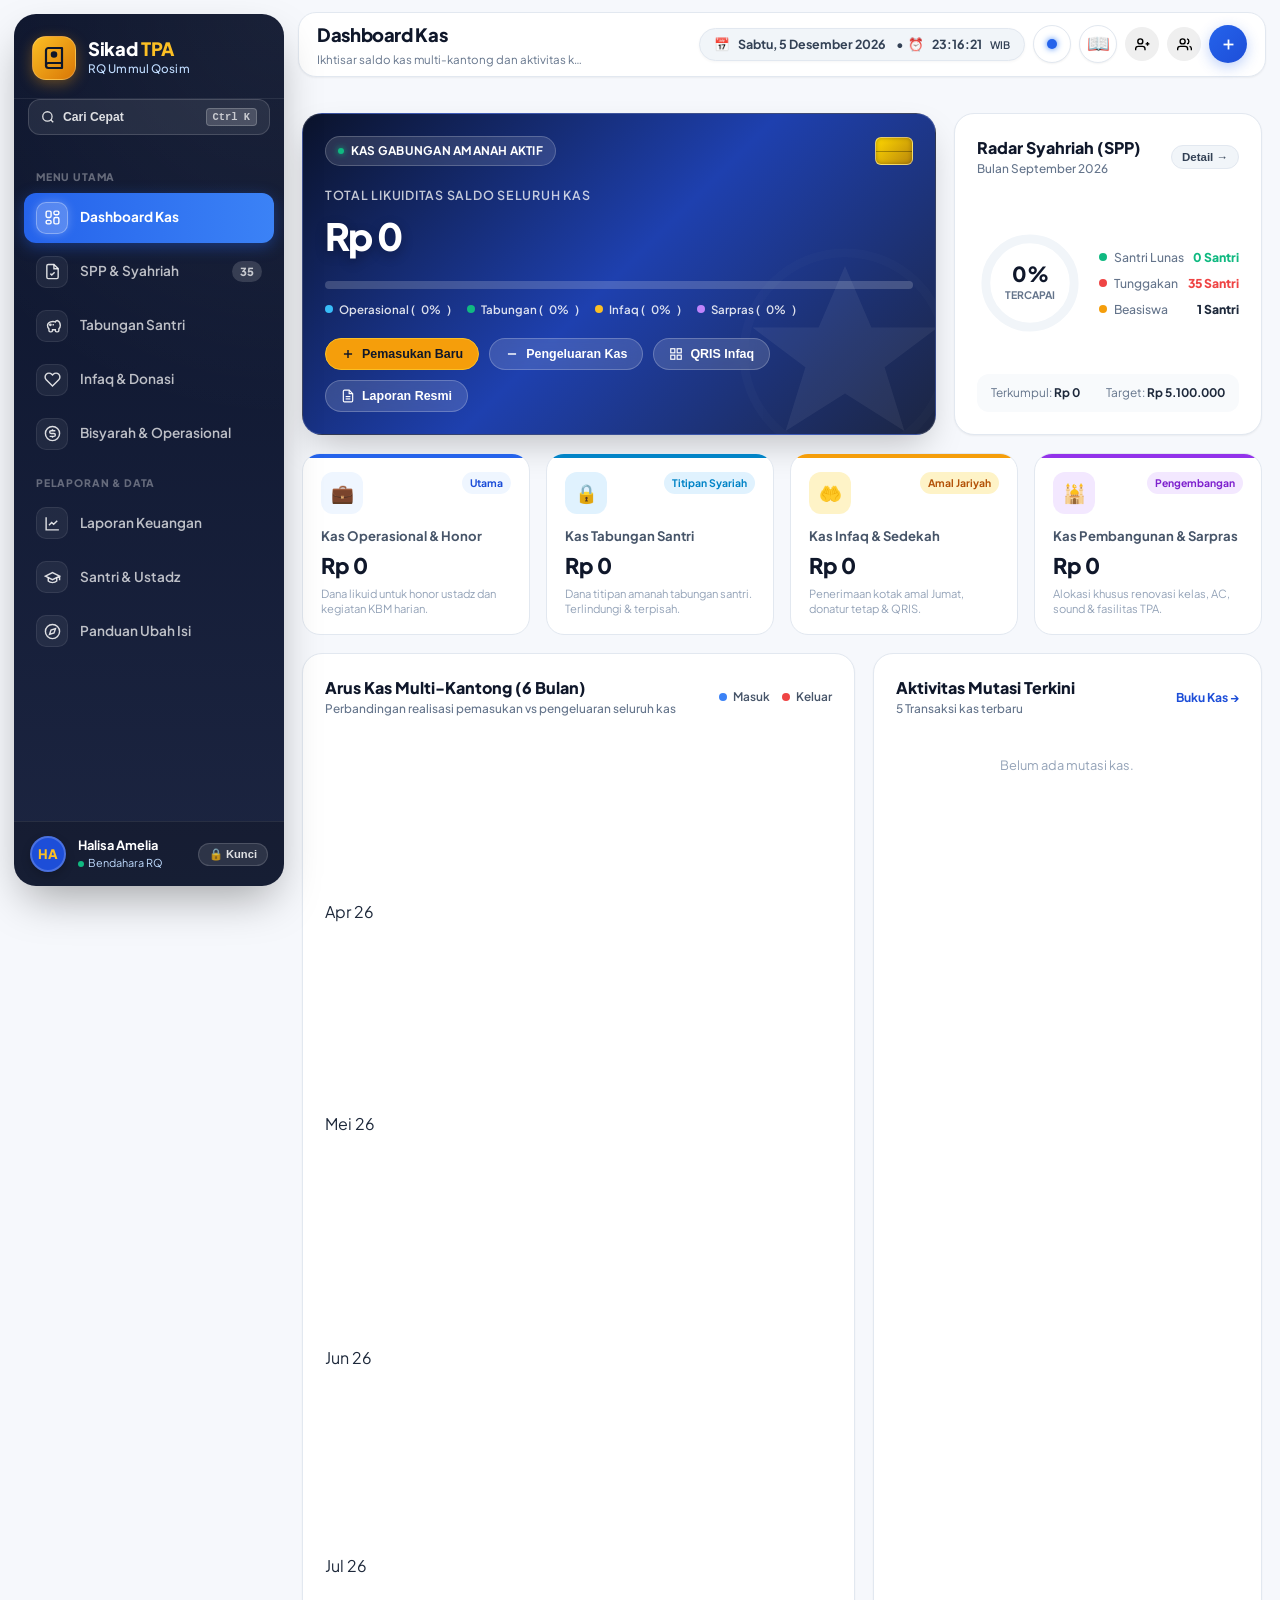
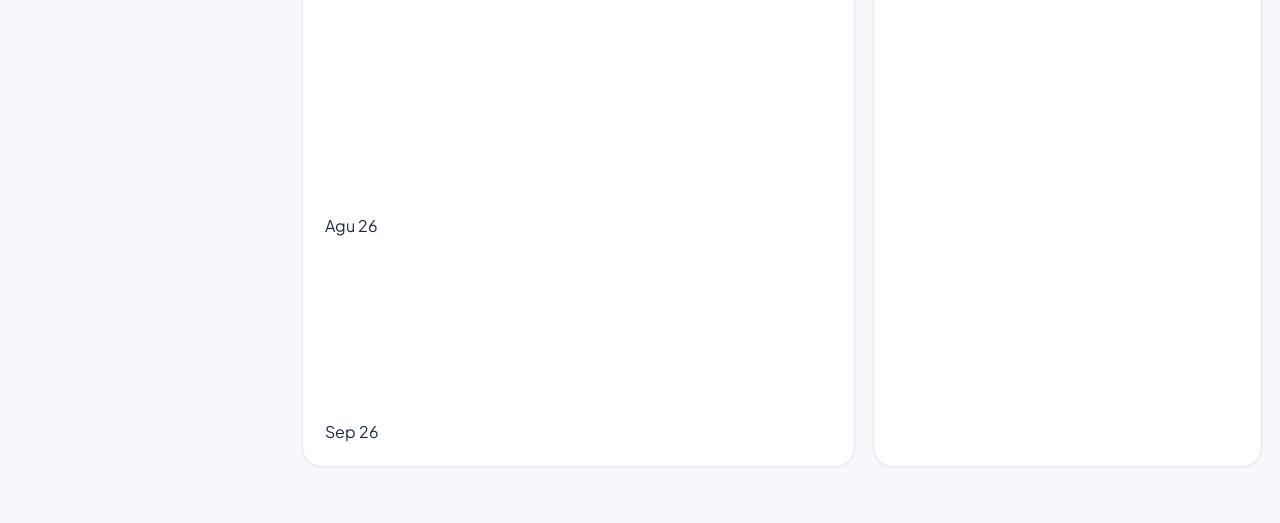
==== commit 1ff8330b: "feat: tambahkan formulir data wali santri isi-data.html dan generator link sync" ====
--- a/index.html
+++ b/index.html
@@ -442,6 +442,11 @@
               <!-- Tombol Database Spreadsheet (Google Sheets & Excel) -->
               <button type="button" class="btn btn-secondary btn-icon-only" onclick="app.openSpreadsheetModal()" title="Database Spreadsheet (Excel & Google Sheets)">
                 <svg width="16" height="16" viewBox="0 0 24 24" fill="none" stroke="currentColor" stroke-width="2"><path d="M14 2H6a2 2 0 0 0-2 2v16a2 2 0 0 0 2 2h12a2 2 0 0 0 2-2V8z"></path><polyline points="14 2 14 8 20 8"></polyline><line x1="8" y1="13" x2="16" y2="13"></line><line x1="8" y1="17" x2="16" y2="17"></line></svg>
+              </button>
+
+              <!-- Tombol Link Formulir Online Wali Santri -->
+              <button type="button" class="btn btn-secondary btn-icon-only" onclick="app.openStudentLinksModal()" title="Bagikan Tautan Formulir Mandiri ke Wali Santri">
+                <span style="font-size: 1.05rem;">🔗</span>
               </button>
 
               <!-- View Switcher -->
@@ -930,9 +935,14 @@
                   </h3>
                   <div class="card-subtitle">Pengelolaan identitas santri, penempatan kelas, tarif SPP & status beasiswa yatim/dhuafa</div>
                 </div>
-                <button class="btn btn-primary btn-sm btn-icon-only" id="btn-master-add-student" data-action="open-student-modal" onclick="(window.app || app).openStudentModal()" title="Tambah Santri Baru">
-                  <svg width="15" height="15" viewBox="0 0 24 24" fill="none" stroke="currentColor" stroke-width="2.5"><line x1="12" y1="5" x2="12" y2="19"></line><line x1="5" y1="12" x2="19" y2="12"></line></svg>
-                </button>
+                <div style="display: flex; gap: 8px; align-items: center;">
+                  <button type="button" class="btn btn-outline-primary btn-sm" onclick="app.openStudentLinksModal()" style="display: inline-flex; align-items: center; gap: 6px;" title="Generator Link Formulir Online 36 Santri">
+                    <span>🔗</span> <span>Link Form 36 Santri</span>
+                  </button>
+                  <button class="btn btn-primary btn-sm btn-icon-only" id="btn-master-add-student" data-action="open-student-modal" onclick="(window.app || app).openStudentModal()" title="Tambah Santri Baru">
+                    <svg width="15" height="15" viewBox="0 0 24 24" fill="none" stroke="currentColor" stroke-width="2.5"><line x1="12" y1="5" x2="12" y2="19"></line><line x1="5" y1="12" x2="19" y2="12"></line></svg>
+                  </button>
+                </div>
               </div>
 
               <div class="table-responsive">
@@ -1586,8 +1596,12 @@
             <input type="text" class="form-control" id="std-nis" placeholder="Otomatis (contoh: 202611)">
           </div>
           <div class="form-group">
-            <label>Nama Lengkap Santri <span style="color: var(--danger);">*</span></label>
-            <input type="text" class="form-control" id="std-name" placeholder="Masukkan nama santri...">
+            <label>Nama Santri (Panggilan di TPA) <span style="color: var(--danger);">*</span></label>
+            <input type="text" class="form-control" id="std-name" placeholder="Nama panggilan (contoh: Reyhan)">
+          </div>
+          <div class="form-group">
+            <label>Nama Lengkap Santri (Sesuai Akta / KK)</label>
+            <input type="text" class="form-control" id="std-fullname" placeholder="Contoh: Muhammad Reyhan Al-Farisi">
           </div>
           <div class="form-group">
             <label>Kelas / Jilid RQ Ummul Qosim</label>
@@ -2002,6 +2016,132 @@
     </div>
   </div>
 
+  <!-- Modal Generator Link Formulir Online 36 Santri -->
+  <div class="modal-overlay" id="modal-student-links">
+    <div class="modal-box" style="max-width: 680px;">
+      <div class="modal-header">
+        <div style="display: flex; align-items: center; gap: 10px;">
+          <span style="font-size: 1.4rem;">🔗</span>
+          <div>
+            <h3 style="margin: 0; font-size: 1.05rem;">Formulir & Link Wali Online (36 Santri)</h3>
+            <div style="font-size: 0.74rem; color: var(--slate-500); margin-top: 2px;">Cukup 3 data: Nama Lengkap Anak, Nama Orang Tua, & No. Telepon</div>
+          </div>
+        </div>
+        <button type="button" class="btn-close-modal" onclick="app.closeModal('modal-student-links')">&times;</button>
+      </div>
+      <div class="modal-body" style="padding: 18px;">
+        <!-- Tab Navigasi Modal -->
+        <div style="display: flex; gap: 8px; margin-bottom: 14px; border-bottom: 1.5px solid var(--border-color); padding-bottom: 8px;">
+          <button type="button" class="btn btn-sm active" id="btn-tab-link-gen" onclick="app.switchStudentLinkTab('links')" style="font-weight: 700;">
+            🔗 Bagikan Tautan ke Orang Tua
+          </button>
+          <button type="button" class="btn btn-sm btn-secondary" id="btn-tab-link-quick" onclick="app.switchStudentLinkTab('quick')" style="font-weight: 700;">
+            ⚡ Input Cepat Data Wali (Admin)
+          </button>
+        </div>
+
+        <!-- Section 1: Daftar Tautan -->
+        <div id="section-student-links">
+          <div style="background: var(--primary-50); border: 1px solid var(--primary-200); border-radius: 12px; padding: 12px 14px; margin-bottom: 14px;">
+            <div style="font-weight: 700; color: var(--primary-900); font-size: 0.84rem; margin-bottom: 2px;">💡 Cara Kerja Tautan Simpel:</div>
+            <div style="font-size: 0.76rem; color: var(--slate-600); line-height: 1.5;">
+              Orang tua hanya perlu membuka tautan ananda, lalu mengisi <strong>Nama Lengkap Anak</strong>, <strong>Nama Orang Tua</strong>, dan <strong>Nomor Telepon</strong>. Saat dikirim via WA, link sinkronisasi otomatis akan langsung meng-update data santri di aplikasi ini tanpa Anda ketik ulang.
+            </div>
+          </div>
+
+          <!-- Filter Kelas & Tombol Aksi Cepat -->
+          <div style="display: flex; justify-content: space-between; align-items: center; margin-bottom: 12px; gap: 10px; flex-wrap: wrap;">
+            <div style="display: flex; gap: 6px; align-items: center;">
+              <select class="select-app" id="student-links-filter-class" onchange="app.renderStudentLinksList(this.value)">
+                <option value="all">Semua 4 Kelas</option>
+                <option value="K1">Kelas Dasar Ikhwan (10)</option>
+                <option value="K2">Kelas Menengah Akhowat (10)</option>
+                <option value="K3">Kelas Menengah Ikhwan (6)</option>
+                <option value="K4">Kelas Dasar Gabungan (10)</option>
+              </select>
+              <span class="badge badge-neutral" id="student-links-count-badge">36 Santri</span>
+            </div>
+
+            <button type="button" class="btn btn-primary btn-sm" onclick="app.copyAllStudentFormLinks(document.getElementById('student-links-filter-class')?.value || 'all')" style="display: inline-flex; align-items: center; gap: 6px;">
+              <span>📋</span> <span>Salin Semua Link (Format WA)</span>
+            </button>
+          </div>
+
+          <!-- Daftar Santri & Tautan -->
+          <div id="student-links-list-body" style="max-height: 340px; overflow-y: auto; border: 1px solid var(--border-color); border-radius: 12px; background: #fff;">
+            <!-- Populated by app.renderStudentLinksList() -->
+          </div>
+        </div>
+
+        <!-- Section 2: Input Cepat Langsung di Aplikasi -->
+        <div id="section-student-quick-input" style="display: none;">
+          <div style="background: #f8fafc; border: 1.5px solid #e2e8f0; border-radius: 14px; padding: 16px;">
+            <div style="font-weight: 800; font-size: 0.92rem; color: var(--slate-800); margin-bottom: 4px;">
+              ⚡ Input Cepat Data Wali Santri
+            </div>
+            <div style="font-size: 0.76rem; color: var(--slate-500); margin-bottom: 14px;">
+              Gunakan form ini jika orang tua mengirim chat WhatsApp biasa dan Anda ingin langsung memasukkannya ke apk.
+            </div>
+
+            <div class="form-group" style="margin-bottom: 12px;">
+              <label style="font-size: 0.8rem; font-weight: 700;">Pilih Nama Santri (Panggilan di Apk):</label>
+              <select class="form-control" id="quick-input-student-id" onchange="app.onQuickInputStudentSelect(this.value)">
+                <!-- Populated dynamically -->
+              </select>
+            </div>
+
+            <div class="form-group" style="margin-bottom: 12px;">
+              <label style="font-size: 0.8rem; font-weight: 700;">1. Nama Lengkap Anak:</label>
+              <input type="text" class="form-control" id="quick-input-child-fullname" placeholder="Contoh: Muhammad Reyhan Al-Farisi">
+            </div>
+
+            <div class="form-group" style="margin-bottom: 12px;">
+              <label style="font-size: 0.8rem; font-weight: 700;">2. Nama Orang Tua / Wali:</label>
+              <input type="text" class="form-control" id="quick-input-parent-name" placeholder="Contoh: Ahmad Fauzi / Ibu Fatimah">
+            </div>
+
+            <div class="form-group" style="margin-bottom: 14px;">
+              <label style="font-size: 0.8rem; font-weight: 700;">3. Nomor Telepon / WhatsApp:</label>
+              <input type="tel" class="form-control" id="quick-input-parent-phone" placeholder="Contoh: 081234567890">
+            </div>
+
+            <button type="button" class="btn btn-primary" style="width: 100%; justify-content: center;" onclick="app.saveQuickInputStudent()">
+              💾 Simpan Langsung ke Aplikasi
+            </button>
+          </div>
+        </div>
+
+      </div>
+      <div class="modal-footer" style="justify-content: flex-end;">
+        <button type="button" class="btn btn-secondary" onclick="app.closeModal('modal-student-links')">Tutup</button>
+      </div>
+    </div>
+  </div>
+
+  <!-- Modal Konfirmasi Sukses Update Otomatis Santri -->
+  <div class="modal-overlay" id="modal-auto-update-success">
+    <div class="modal-box" style="max-width: 500px; text-align: center;">
+      <div class="modal-header" style="justify-content: center; border-bottom: none; padding-bottom: 0;">
+        <div style="width: 56px; height: 56px; border-radius: 50%; background: #ecfdf5; color: #16a34a; font-size: 1.8rem; display: flex; align-items: center; justify-content: center; margin: 0 auto;">
+          ✓
+        </div>
+      </div>
+      <div class="modal-body" style="padding: 16px 20px;">
+        <h3 style="font-size: 1.25rem; font-weight: 800; color: #15803d; margin-bottom: 4px;">Update Otomatis Berhasil!</h3>
+        <p style="font-size: 0.82rem; color: var(--slate-600); margin-bottom: 12px;">Data orang tua / wali santri telah otomatis diperbarui dari formulir:</p>
+        
+        <div id="auto-update-info-text">
+          <!-- Populated dynamically -->
+        </div>
+      </div>
+      <div class="modal-footer" style="justify-content: center;">
+        <button type="button" class="btn btn-primary" onclick="app.closeModal('modal-auto-update-success')" style="min-width: 140px;">
+          Alhamdulillah, Tutup
+        </button>
+      </div>
+    </div>
+  </div>
+
   <!-- Toast Notification Container -->
   <div class="app-toast" id="app-toast">
     <span>🎨</span>
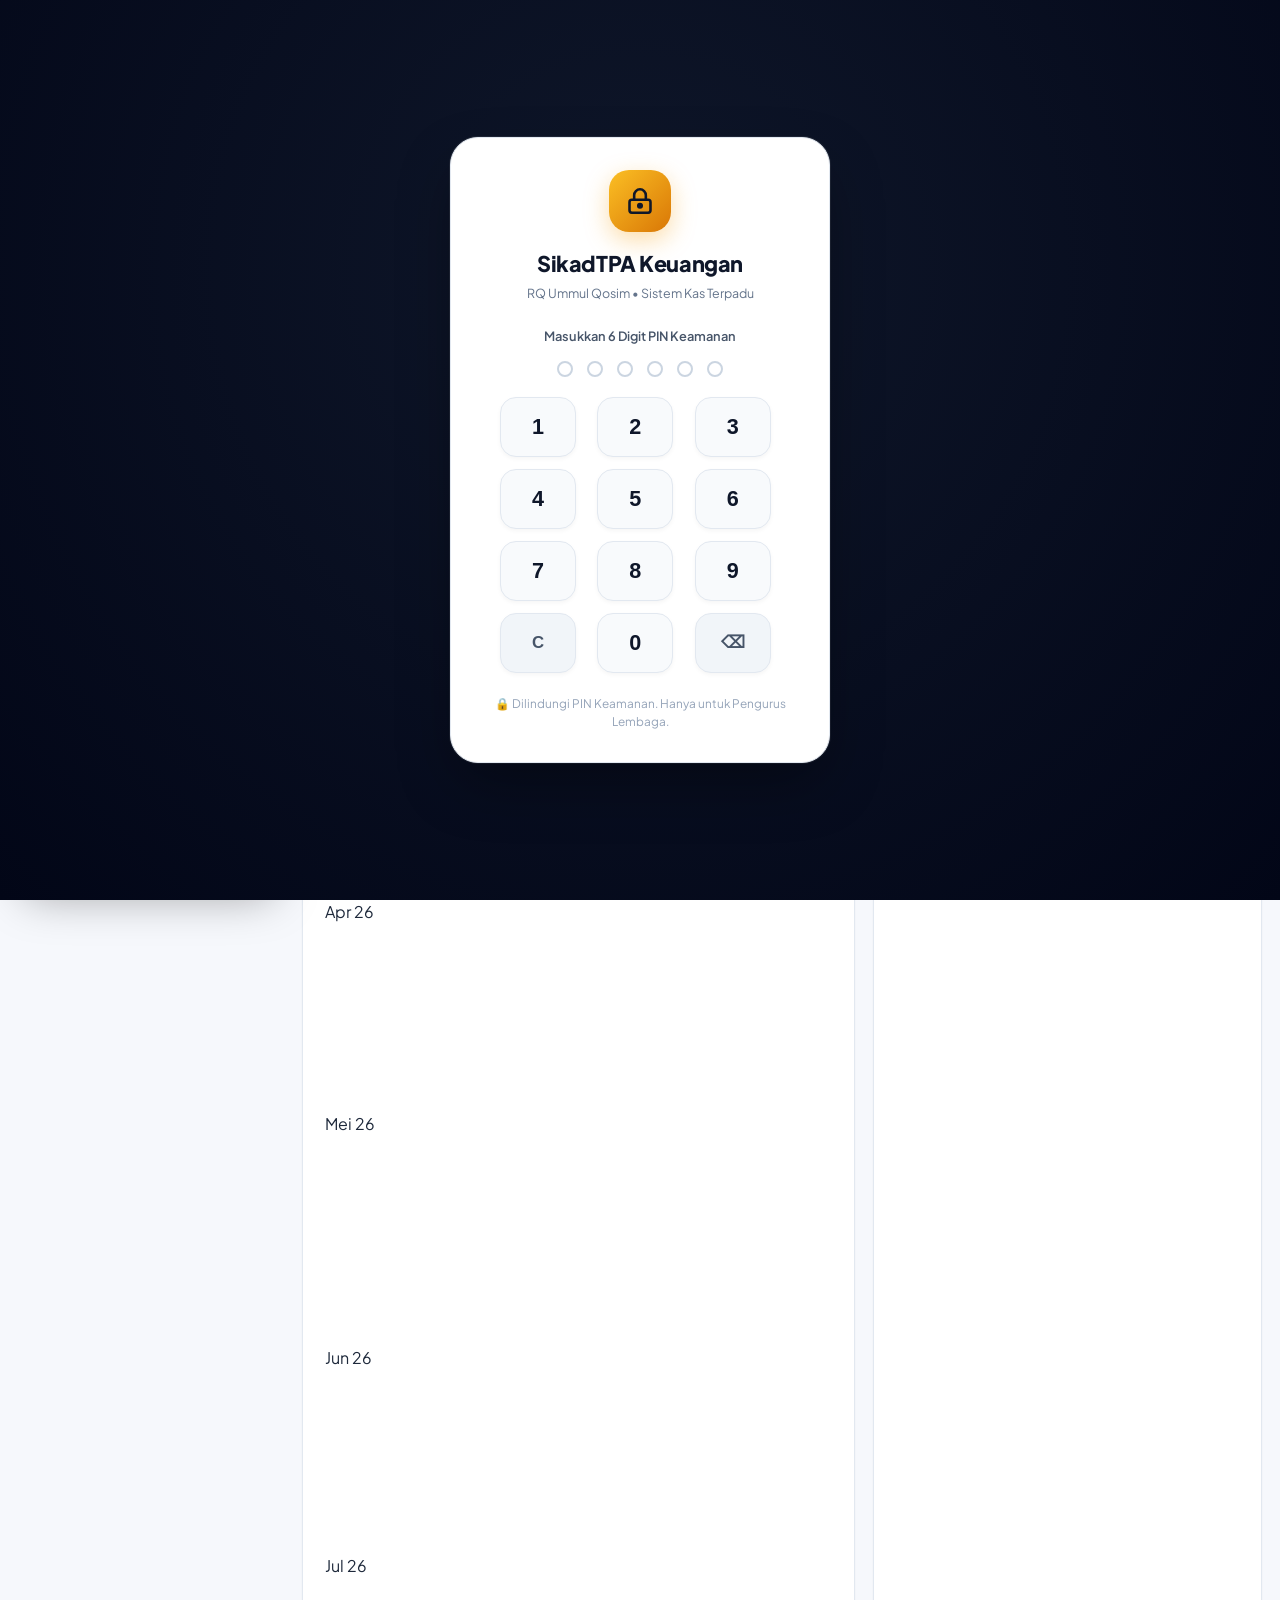
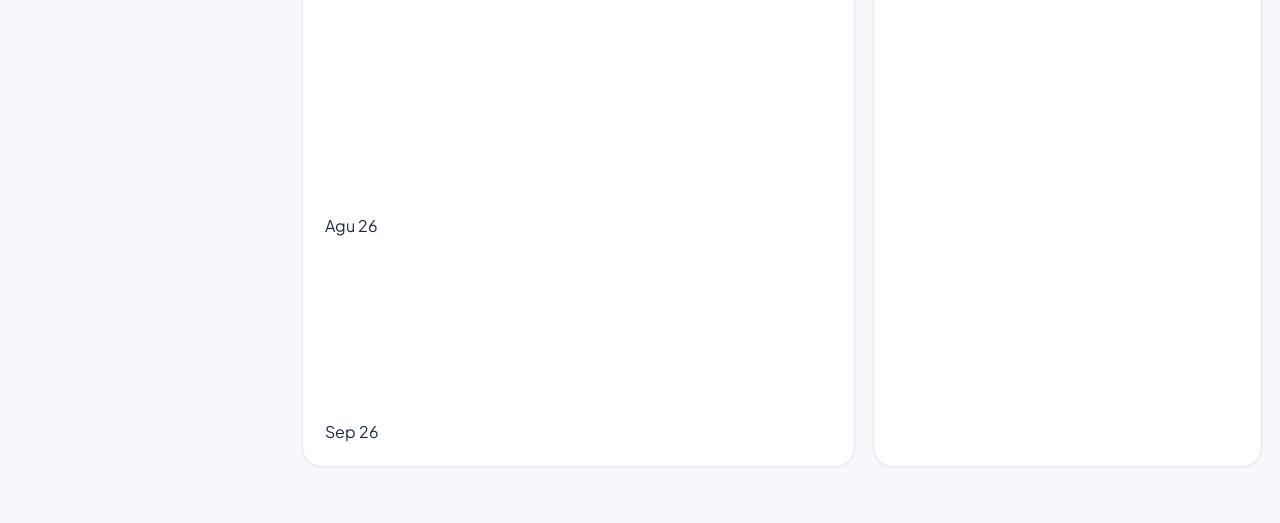
==== commit 3cfa2fab: "feat: aktifkan lock screen PIN keamanan dan otomatis ganti nama panggilan dengan nama lengkap" ====
--- a/index.html
+++ b/index.html
@@ -9,8 +9,8 @@
 </head>
 <body>
 
-  <!-- ==================== SECURITY PIN LOCK GATE (DISABLED BY DEFAULT) ==================== -->
-  <div class="pin-gate-overlay unlocked" id="security-pin-screen" style="display: none !important;">
+  <!-- ==================== SECURITY PIN LOCK GATE ==================== -->
+  <div class="pin-gate-overlay" id="security-pin-screen">
     <div class="pin-gate-box">
       <!-- Luxury Islamic Emblem Badge -->
       <div class="pin-brand-badge" id="pin-brand-badge-box">
@@ -23,10 +23,10 @@
         </div>
       </div>
       <h2 class="pin-title" id="pin-app-title">Sikad<span>TPA</span> Keuangan</h2>
-      <p class="pin-subtitle" id="pin-tpa-subtitle">RQ Ummul Qosim • Sistem Kas Terpadu</p>
+      <p class="pin-subtitle" id="pin-tpa-subtitle">RQ Ummul Qosim • Akses Khusus Pengurus & Bendahara</p>
 
       <div class="pin-prompt-box">
-        <div class="pin-status-label" id="pin-status-message">Masukkan PIN Keamanan Bendahara</div>
+        <div class="pin-status-label" id="pin-status-message">Masukkan 6 Digit PIN Keamanan</div>
         
         <!-- 6-digit indicator dots -->
         <div class="pin-dots-row" id="pin-dots-container">
@@ -59,10 +59,7 @@
       </div>
 
       <div class="pin-footer-hint">
-        <span>🔒 Kunci Keamanan Aktif (PIN: 060708)</span>
-        <div style="margin-top: 8px;">
-          <button type="button" class="btn btn-sm" onclick="app.quickUnlockDemo()" style="background: rgba(37, 99, 235, 0.15); color: var(--primary-700); border: 1px solid var(--primary-300); font-weight: 700; border-radius: 8px; padding: 6px 14px; cursor: pointer;">⚡ Klik Disini untuk Buka Cepat (PIN: 060708)</button>
-        </div>
+        <span style="font-size: 0.74rem; color: var(--slate-400);">🔒 Dilindungi PIN Keamanan. Hanya untuk Pengurus Lembaga.</span>
       </div>
     </div>
   </div>
@@ -242,6 +239,14 @@
               </div>
             </div>
           </div>
+
+          <!-- Lock Session Button (Icon Only) -->
+          <button type="button" class="btn btn-secondary btn-icon-only" onclick="app.lockSession()" title="Kunci Aplikasi (PIN Keamanan)">
+            <svg width="16" height="16" viewBox="0 0 24 24" fill="none" stroke="currentColor" stroke-width="2.2" stroke-linecap="round" stroke-linejoin="round">
+              <rect x="3" y="11" width="18" height="11" rx="2" ry="2"></rect>
+              <path d="M7 11V7a5 5 0 0 1 10 0v4"></path>
+            </svg>
+          </button>
 
           <!-- Quick Guide Button (Icon Only) -->
           <button class="btn-guide-toggle btn-icon-only" id="btn-open-guide-modal" title="Panduan Kustomisasi & Ubah Isi">
--- a/css/style.css
+++ b/css/style.css
@@ -2494,16 +2494,16 @@
    SECURITY PIN LOCK SCREEN GATE
    ------------------------------------------------------------- */
 .pin-gate-overlay {
-  display: none !important;
-  pointer-events: none !important;
+  display: flex;
   position: fixed;
   top: 0;
   left: 0;
   right: 0;
   bottom: 0;
-  background: radial-gradient(circle at 50% 30%, var(--surface-bg) 0%, rgba(15, 23, 42, 0.96) 100%);
-  backdrop-filter: blur(20px);
-  z-index: 99999;
+  background: radial-gradient(circle at 50% 30%, #0f172a 0%, #020617 100%);
+  backdrop-filter: blur(25px);
+  -webkit-backdrop-filter: blur(25px);
+  z-index: 999999;
   align-items: center;
   justify-content: center;
   padding: 20px;
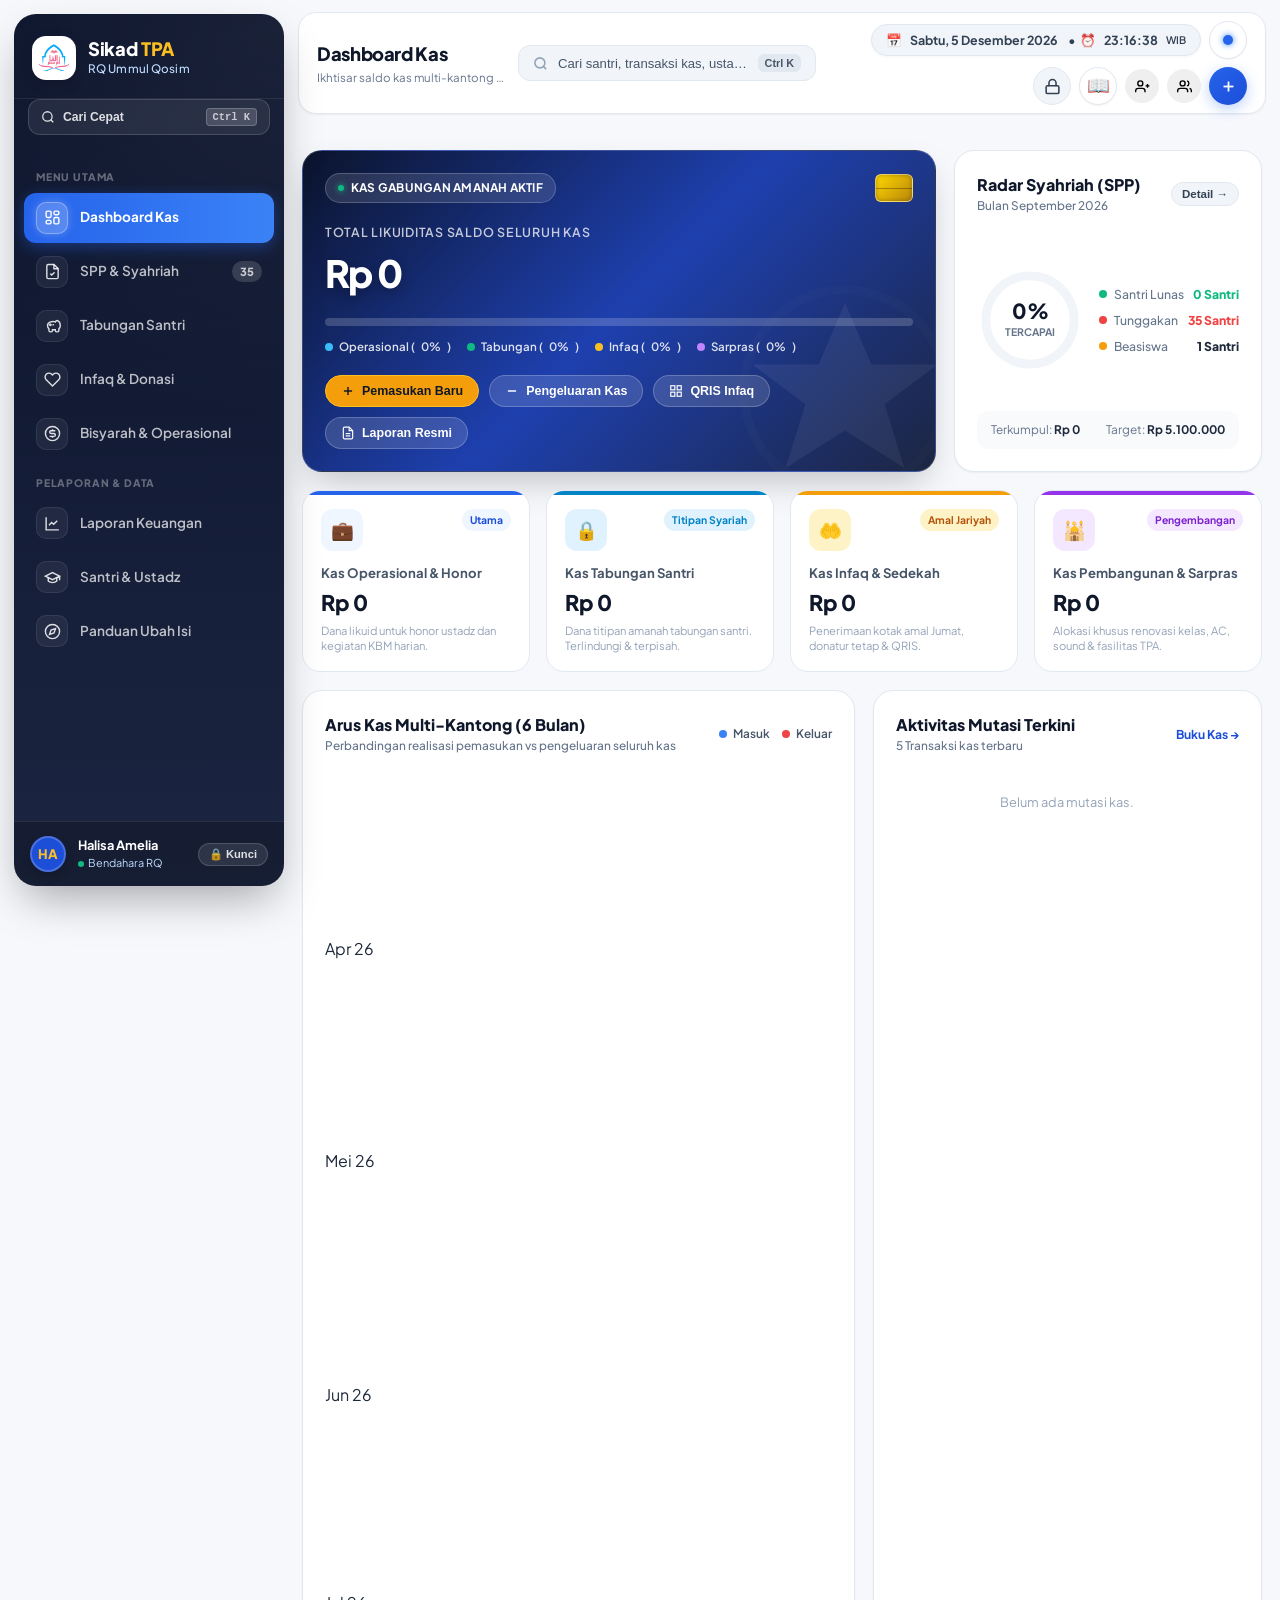
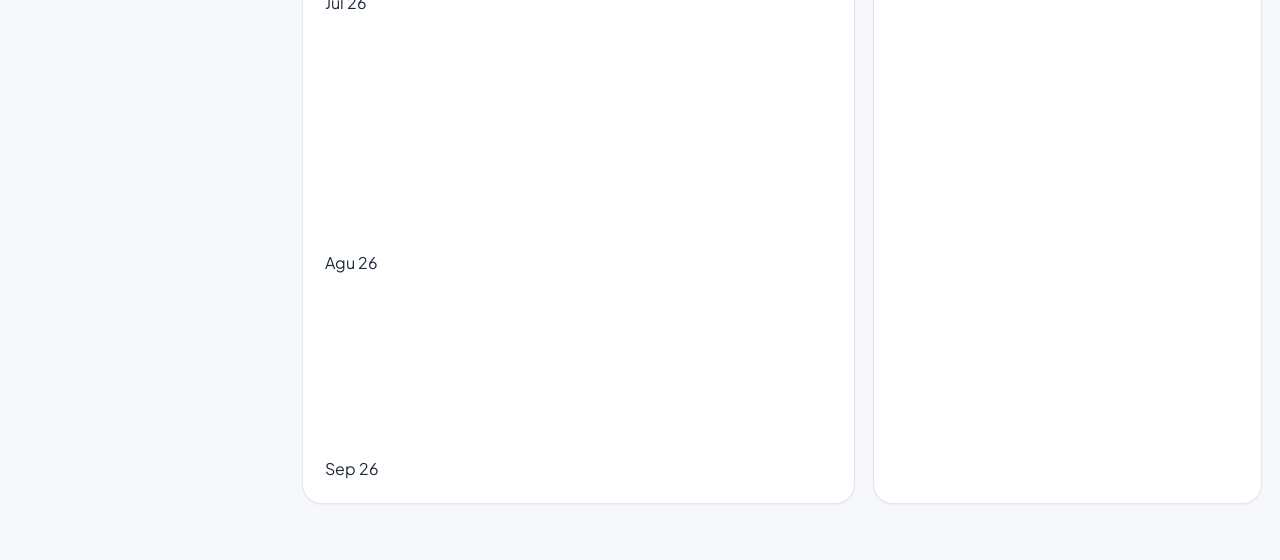
==== commit 2abee409: "feat: pasang logo RQ di header dan kwitansi, perbaiki pencarian spotlight, ganti beasiswa yatim menj" ====
--- a/index.html
+++ b/index.html
@@ -5,21 +5,19 @@
   <meta name="viewport" content="width=device-width, initial-scale=1.0">
   <title>SikadTPA - Aplikasi Pengelolaan Keuangan Taman Pendidikan Al-Qur'an</title>
   <meta name="description" content="Aplikasi pengelolaan keuangan modern dan terpadu untuk TPA/TPQ: kelola SPP/syahriah, multi-kas operasional vs tabungan santri, bisyarah guru, infaq, dan kwitansi digital WhatsApp.">
-  <link rel="stylesheet" href="css/style.css?v=2.6">
+  <meta http-equiv="Cache-Control" content="no-cache, no-store, must-revalidate">
+  <meta http-equiv="Pragma" content="no-cache">
+  <link rel="stylesheet" href="css/style.css?v=3.9.0">
 </head>
 <body>
 
   <!-- ==================== SECURITY PIN LOCK GATE ==================== -->
-  <div class="pin-gate-overlay" id="security-pin-screen">
+  <div class="pin-gate-overlay" id="security-pin-screen" style="display: none;">
     <div class="pin-gate-box">
       <!-- Luxury Islamic Emblem Badge -->
-      <div class="pin-brand-badge" id="pin-brand-badge-box">
+      <div class="pin-brand-badge" id="pin-brand-badge-box" style="background: #ffffff; padding: 4px; box-shadow: 0 4px 14px rgba(0, 0, 0, 0.12);">
         <div id="pin-brand-logo-content" style="width: 100%; height: 100%; display: flex; align-items: center; justify-content: center;">
-          <svg width="28" height="28" viewBox="0 0 24 24" fill="none" stroke="currentColor" stroke-width="2.2" stroke-linecap="round" stroke-linejoin="round">
-            <rect x="3" y="11" width="18" height="11" rx="2" ry="2"></rect>
-            <path d="M7 11V7a5 5 0 0 1 10 0v4"></path>
-            <circle cx="12" cy="16" r="1.5" fill="currentColor"></circle>
-          </svg>
+          <img src="img/logo-rq.jpg" alt="Logo RQ" style="width: 100%; height: 100%; object-fit: contain;">
         </div>
       </div>
       <h2 class="pin-title" id="pin-app-title">Sikad<span>TPA</span> Keuangan</h2>
@@ -68,13 +66,9 @@
     <!-- ==================== SIDEBAR ==================== -->
     <aside class="sidebar" id="sidebar">
       <div class="sidebar-header">
-        <div class="logo-badge" id="sidebar-app-logo-box" style="background: linear-gradient(135deg, var(--gold-400), var(--gold-600)); color: var(--slate-900); display: flex; align-items: center; justify-content: center; width: 44px; height: 44px; border-radius: 14px; box-shadow: 0 4px 14px rgba(245, 158, 11, 0.35); overflow: hidden;">
+        <div class="logo-badge" id="sidebar-app-logo-box" style="background: #ffffff; color: var(--slate-900); display: flex; align-items: center; justify-content: center; width: 44px; height: 44px; border-radius: 14px; box-shadow: 0 4px 14px rgba(0, 0, 0, 0.12); overflow: hidden; padding: 2px;">
           <div id="sidebar-app-logo-content" style="width: 100%; height: 100%; display: flex; align-items: center; justify-content: center;">
-            <svg width="24" height="24" viewBox="0 0 24 24" fill="none" stroke="currentColor" stroke-width="2.2" stroke-linecap="round" stroke-linejoin="round">
-              <path d="M4 19.5A2.5 2.5 0 0 1 6.5 17H20"></path>
-              <path d="M6.5 2H20v20H6.5A2.5 2.5 0 0 1 4 19.5v-15A2.5 2.5 0 0 1 6.5 2z"></path>
-              <circle cx="12" cy="8.5" r="2.2" fill="currentColor"></circle>
-            </svg>
+            <img src="img/logo-rq.jpg" alt="Logo RQ" class="sidebar-logo-img">
           </div>
         </div>
         <div class="logo-text">
@@ -85,7 +79,7 @@
 
       <!-- Spotlight Omnibar Trigger in Sidebar -->
       <div style="padding: 0 14px 12px;">
-        <button type="button" class="sidebar-cmd-btn" id="btn-trigger-cmd-sidebar" onclick="app.openCommandPalette()" style="width: 100%; display: flex; align-items: center; justify-content: space-between; background: rgba(255, 255, 255, 0.08); border: 1px solid rgba(255, 255, 255, 0.15); border-radius: 12px; padding: 8px 12px; color: rgba(255, 255, 255, 0.85); font-size: 0.76rem; font-weight: 600; cursor: pointer; transition: 0.2s;" title="Pencarian Spotlight (Ctrl + K)">
+        <button type="button" class="sidebar-cmd-btn" id="btn-trigger-cmd-sidebar" onclick="(window.app || app).openCommandPalette()" style="width: 100%; display: flex; align-items: center; justify-content: space-between; background: rgba(255, 255, 255, 0.08); border: 1px solid rgba(255, 255, 255, 0.15); border-radius: 12px; padding: 8px 12px; color: rgba(255, 255, 255, 0.85); font-size: 0.76rem; font-weight: 600; cursor: pointer; transition: 0.2s;" title="Pencarian Spotlight (Ctrl + K)">
           <span style="display: flex; align-items: center; gap: 8px;">
             <svg width="14" height="14" viewBox="0 0 24 24" fill="none" stroke="currentColor" stroke-width="2.2"><circle cx="11" cy="11" r="8"></circle><line x1="21" y1="21" x2="16.65" y2="16.65"></line></svg>
             <span>Cari Cepat</span>
@@ -172,6 +166,13 @@
             <p id="current-page-desc">Ikhtisar saldo kas multi-kantong dan aktivitas keuangan TPA</p>
           </div>
         </div>
+
+        <!-- Header Spotlight Search Omnibar -->
+        <button type="button" class="header-search-bar" id="btn-trigger-cmd-header" onclick="(window.app || app).openCommandPalette()" title="Pencarian Cepat Spotlight (Ctrl + K)">
+          <svg width="15" height="15" viewBox="0 0 24 24" fill="none" stroke="currentColor" stroke-width="2.5"><circle cx="11" cy="11" r="8"></circle><line x1="21" y1="21" x2="16.65" y2="16.65"></line></svg>
+          <span class="search-placeholder-text">Cari santri, transaksi kas, ustadz...</span>
+          <kbd class="search-kbd-shortcut">Ctrl K</kbd>
+        </button>
 
         <div class="header-right">
           <!-- Realtime Date & Clock Badge -->
@@ -433,7 +434,7 @@
                 <span class="capsule-count success" id="count-capsule-paid">5</span>
               </button>
               <button type="button" class="capsule-item" data-spp-filter="scholarship" onclick="app.setSppQuickFilter('scholarship')">
-                <span>Beasiswa/Yatim</span>
+                <span>Beasiswa</span>
                 <span class="capsule-count gold" id="count-capsule-scholarship">1</span>
               </button>
             </div>
@@ -444,8 +445,8 @@
                 <svg width="16" height="16" viewBox="0 0 24 24" fill="none" stroke="currentColor" stroke-width="2.5"><line x1="12" y1="5" x2="12" y2="19"></line><line x1="5" y1="12" x2="19" y2="12"></line></svg>
               </button>
 
-              <!-- Tombol Database Spreadsheet (Google Sheets & Excel) -->
-              <button type="button" class="btn btn-secondary btn-icon-only" onclick="app.openSpreadsheetModal()" title="Database Spreadsheet (Excel & Google Sheets)">
+              <!-- Tombol Database Spreadsheet (Disembunyikan agar tanpa ikon di layar sesuai permintaan) -->
+              <button type="button" class="btn btn-secondary btn-icon-only" id="btn-spp-spreadsheet" onclick="app.openSpreadsheetModal()" title="Database Spreadsheet" style="display: none !important;">
                 <svg width="16" height="16" viewBox="0 0 24 24" fill="none" stroke="currentColor" stroke-width="2"><path d="M14 2H6a2 2 0 0 0-2 2v16a2 2 0 0 0 2 2h12a2 2 0 0 0 2-2V8z"></path><polyline points="14 2 14 8 20 8"></polyline><line x1="8" y1="13" x2="16" y2="13"></line><line x1="8" y1="17" x2="16" y2="17"></line></svg>
               </button>
 
@@ -635,7 +636,7 @@
               <div style="background: var(--gold-50); border: 1px solid var(--gold-400); border-radius: var(--radius-md); padding: 18px;">
                 <div style="font-size: 0.75rem; font-weight: 700; color: var(--gold-700); text-transform: uppercase;">Saldo Kas Infaq & Sedekah</div>
                 <div style="font-size: 1.5rem; font-weight: 800; color: var(--gold-700); margin-top: 4px;" id="infaq-wallet-balance">Rp 0</div>
-                <p style="font-size: 0.74rem; color: var(--slate-600); margin-top: 4px;">Digunakan untuk kegiatan santri, santunan dhuafa & beasiswa yatim.</p>
+                <p style="font-size: 0.74rem; color: var(--slate-600); margin-top: 4px;">Digunakan untuk kegiatan santri, santunan & beasiswa.</p>
               </div>
 
               <div style="background: #f5f3ff; border: 1px solid #c4b5fd; border-radius: var(--radius-md); padding: 18px;">
@@ -938,7 +939,7 @@
                     <span>👦</span>
                     <span>Master Data Santri</span>
                   </h3>
-                  <div class="card-subtitle">Pengelolaan identitas santri, penempatan kelas, tarif SPP & status beasiswa yatim/dhuafa</div>
+                  <div class="card-subtitle">Pengelolaan identitas santri, penempatan kelas, tarif SPP & status beasiswa</div>
                 </div>
                 <div style="display: flex; gap: 8px; align-items: center;">
                   <button type="button" class="btn btn-outline-primary btn-sm" onclick="app.openStudentLinksModal()" style="display: inline-flex; align-items: center; gap: 6px;" title="Generator Link Formulir Online 36 Santri">
@@ -1071,7 +1072,18 @@
 
                 <div class="form-group">
                   <label>Rekening Bank & Donasi Resmi</label>
-                  <input type="text" class="form-control" id="info-tpa-rekening" placeholder="Contoh: BSI: 7123-4567-89 (a.n. RQ Ummul Qosim)" required>
+                  <input type="text" class="form-control" id="info-tpa-rekening" placeholder="Contoh: Transfer: 7123-4567-89 (a.n. RQ Ummul Qosim)" required>
+                </div>
+
+                <!-- Sinkronisasi Cloud Database (Google Sheets) -->
+                <div class="settings-section-divider">
+                  <h4><span>☁️</span> <span>Sinkronisasi Otomatis Cloud Spreadsheet (Laptop & HP)</span></h4>
+                </div>
+
+                <div class="form-group">
+                  <label>URL Web App Google Apps Script</label>
+                  <input type="url" class="form-control" id="info-tpa-sheet-url" value="https://script.google.com/macros/s/AKfycbzTA8y6CTrRE8RgaPx1ZBj6Abl_Urrm_zF5c_6PQUbzw0sws3X9BLEtL6ToJt5cheC9/exec" placeholder="https://script.google.com/macros/s/.../exec">
+                  <small style="color: var(--slate-500); font-size: 0.72rem;">URL ini membuat data di Laptop dan HP tersinkronisasi otomatis tanpa memunculkan ikon ke pengguna. Cukup masukkan sekali di sini.</small>
                 </div>
 
                 <button type="submit" class="btn btn-primary" style="width: 100%; margin-top: 14px; padding: 12px; font-weight: 700;">
@@ -1134,7 +1146,7 @@
                 Setiap santri memiliki pencatatan SPP bulanan dan buku tabungan digital terpisah:
                 <ul>
                   <li><strong>Tambah Santri:</strong> Di menu <span class="guide-code-badge">Santri & Ustadz</span>, klik tombol <em>➕ Tambah Santri</em>. Isi NIS, Nama Santri, Kelas/Jilid, Wali, No WA wali (format 628xxxx), dan tarif SPP.</li>
-                  <li><strong>Beasiswa Yatim / Dhuafa:</strong> Centang opsi <em>Santri Penerima Beasiswa / Yatim</em> agar status SPP santri otomatis Rp 0 (Lunas Gratis).</li>
+                  <li><strong>Beasiswa:</strong> Centang opsi <em>Santri Penerima Beasiswa</em> agar status SPP santri otomatis Rp 0 (Bebas Biaya).</li>
                   <li><strong>Pencatatan Pembayaran:</strong> Buka menu <span class="guide-code-badge">SPP & Syahriah</span>, klik <em>Bayar</em> pada santri, lalu cetak bukti kwitansi atau kirim struk instan ke WhatsApp.</li>
                   <li><strong>Melalui File Kode:</strong> Buka <span class="guide-code-badge">js/data.js</span> pada array <span class="guide-code-badge">DEFAULT_DATA.students</span>.</li>
                 </ul>
@@ -1257,9 +1269,8 @@
           <div class="form-group">
             <label>Metode Pembayaran</label>
             <select class="form-control" id="pay-spp-method">
-              <option value="Tunai">Tunai (Langsung ke Bendahara)</option>
-              <option value="Transfer BSI">Transfer Bank BSI</option>
-              <option value="QRIS">QRIS TPA</option>
+              <option value="Tunai">Tunai</option>
+              <option value="Transfer">Transfer</option>
             </select>
           </div>
           <div class="form-group">
@@ -1451,6 +1462,9 @@
       <div class="modal-body" id="receipt-print-area" style="background: #f1f5f9; padding: 24px;">
         <div class="receipt-thermal-paper">
           <div class="receipt-header" style="text-align: center; border-bottom: 2px dashed #cbd5e1; padding-bottom: 12px; margin-bottom: 14px;">
+            <div style="display: flex; justify-content: center; align-items: center; margin-bottom: 8px;">
+              <img id="rcp-logo-img" src="img/logo-rq.jpg" alt="Logo RQ Ummul Qosim" style="max-height: 58px; max-width: 140px; object-fit: contain;">
+            </div>
             <h4 id="rcp-tpa-name" style="font-weight: 800; font-size: 1.15rem; color: #0f172a; margin-bottom: 2px;">RQ UMMUL QOSIM</h4>
             <p style="font-size: 0.75rem; color: #64748b;">Bukti Tanda Terima Pembayaran Resmi</p>
             <p style="font-size: 0.7rem; font-family: monospace; color: #0284c7; font-weight: 700; margin-top: 4px;" id="rcp-number">No: KW-2609-001</p>
@@ -1628,7 +1642,7 @@
           </div>
           <div class="form-group" style="display: flex; align-items: center; gap: 8px;">
             <input type="checkbox" id="std-scholarship" style="width: 18px; height: 18px;">
-            <label for="std-scholarship" style="margin-bottom: 0;">Santri Penerima Beasiswa / Yatim (Gratis SPP)</label>
+            <label for="std-scholarship" style="margin-bottom: 0;">Santri Penerima Beasiswa (Bebas Biaya SPP)</label>
           </div>
         </div>
         <div class="modal-footer">
@@ -1803,31 +1817,57 @@
                 Salin Kode
               </button>
             </div>
-            <pre style="margin: 0; max-height: 140px; overflow-y: auto; font-family: monospace; font-size: 0.7rem; color: #cbd5e1; white-space: pre-wrap;" id="google-apps-script-code">function doPost(e) {
+            <pre style="margin: 0; max-height: 140px; overflow-y: auto; font-family: monospace; font-size: 0.7rem; color: #cbd5e1; white-space: pre-wrap;" id="google-apps-script-code">function doGet(e) {
   try {
-    var data = JSON.parse(e.postData.contents);
     var ss = SpreadsheetApp.getActiveSpreadsheet();
-    
-    // 1. Sheet Santri
-    var sheetSantri = ss.getSheetByName("Data Santri") || ss.insertSheet("Data Santri");
-    sheetSantri.clear();
-    sheetSantri.appendRow(["ID", "NIS", "Nama Santri", "Kelas", "Wali", "No WA", "Tarif SPP", "Beasiswa"]);
-    data.students.forEach(function(s) {
-      sheetSantri.appendRow([s.id, s.nis, s.name, s.class, s.parent, s.phone, s.sppAmount, s.isScholarship ? "Ya" : "Tidak"]);
-    });
-    
-    // 2. Sheet SPP
-    var sheetSpp = ss.getSheetByName("Rekap SPP") || ss.insertSheet("Rekap SPP");
-    sheetSpp.clear();
-    sheetSpp.appendRow(["ID", "Santri ID", "Bulan", "Nominal", "Tgl Bayar", "Status", "Metode", "No Kwitansi"]);
-    data.sppRecords.forEach(function(r) {
-      sheetSpp.appendRow([r.id, r.studentId, r.month, r.amount, r.paidDate, r.status, r.method, r.receiptNo]);
-    });
-    
-    return ContentService.createTextOutput(JSON.stringify({status: "success", message: "Sinkronisasi berhasil!"}))
+    var storeSheet = ss.getSheetByName("_DB_STORE");
+    var masterJson = "";
+    if (storeSheet && storeSheet.getLastRow() >= 1) {
+      masterJson = storeSheet.getRange(1, 1).getValue();
+    }
+    if (!masterJson) {
+      masterJson = PropertiesService.getScriptProperties().getProperty("SIKAD_MASTER_DATA") || "";
+    }
+    var resData = null;
+    if (masterJson) { try { resData = JSON.parse(masterJson); } catch(ex){} }
+    return ContentService.createTextOutput(JSON.stringify({ status: "success", updatedAt: new Date().toISOString(), data: resData }))
       .setMimeType(ContentService.MimeType.JSON);
   } catch(err) {
-    return ContentService.createTextOutput(JSON.stringify({status: "error", message: err.toString()}))
+    return ContentService.createTextOutput(JSON.stringify({ status: "error", message: err.toString() }))
+      .setMimeType(ContentService.MimeType.JSON);
+  }
+}
+
+function doPost(e) {
+  try {
+    var raw = e.postData ? e.postData.contents : "";
+    if (!raw) return ContentService.createTextOutput(JSON.stringify({ status: "error", message: "Kosong" })).setMimeType(ContentService.MimeType.JSON);
+    var payload = JSON.parse(raw);
+    var ss = SpreadsheetApp.getActiveSpreadsheet();
+    var nowStr = Utilities.formatDate(new Date(), "Asia/Makassar", "yyyy-MM-dd HH:mm:ss");
+    var storeSheet = ss.getSheetByName("_DB_STORE") || ss.insertSheet("_DB_STORE");
+    var db = payload.data || payload;
+    if (db && db.students) {
+      storeSheet.clear();
+      storeSheet.getRange(1, 1).setValue(JSON.stringify(db));
+      PropertiesService.getScriptProperties().setProperty("SIKAD_MASTER_DATA", JSON.stringify(db));
+      var sheetSantri = ss.getSheetByName("Data Santri") || ss.insertSheet("Data Santri");
+      sheetSantri.clear();
+      sheetSantri.appendRow(["ID", "NIS", "Nama Lengkap Santri", "Kelas", "Wali", "No WA", "Tarif SPP", "Beasiswa", "Saldo Tabungan", "Waktu Sync"]);
+      db.students.forEach(function(s) {
+        sheetSantri.appendRow([s.id, s.nis, s.fullName || s.name, s.class, s.parent, s.phone ? "'" + s.phone : "-", s.sppAmount, s.isScholarship ? "Ya" : "Tidak", s.savingsBalance || 0, nowStr]);
+      });
+      var sheetSpp = ss.getSheetByName("Rekap SPP") || ss.insertSheet("Rekap SPP");
+      sheetSpp.clear();
+      sheetSpp.appendRow(["ID Record", "Santri ID", "Bulan", "Nominal", "Tgl Bayar", "Status", "Metode", "No Kwitansi", "Waktu"]);
+      (db.sppRecords || []).forEach(function(r) {
+        sheetSpp.appendRow([r.id, r.studentId, r.month, r.amount, r.paidDate, r.status, r.method, r.receiptNo, nowStr]);
+      });
+    }
+    return ContentService.createTextOutput(JSON.stringify({ status: "success", message: "Sinkronisasi berhasil!", timestamp: nowStr }))
+      .setMimeType(ContentService.MimeType.JSON);
+  } catch(err) {
+    return ContentService.createTextOutput(JSON.stringify({ status: "error", message: err.toString() }))
       .setMimeType(ContentService.MimeType.JSON);
   }
 }</pre>
@@ -1887,7 +1927,7 @@
               <div class="guide-step-title">Mengubah & Menambah Santri serta SPP</div>
             </div>
             <div class="guide-step-content">
-              Buka menu <strong>Santri & Ustadz</strong> -> Klik tombol <strong>➕ Tambah Santri</strong>. Masukkan NIS, Nama, Kelas, No WA Wali, dan tarif SPP. Santri beasiswa yatim/dhuafa dapat dicentang agar gratis SPP.
+              Buka menu <strong>Santri & Ustadz</strong> -> Klik tombol <strong>➕ Tambah Santri</strong>. Masukkan NIS, Nama, Kelas, No WA Wali, dan tarif SPP. Santri beasiswa dapat dicentang agar bebas biaya SPP.
               <br><br>
               <button class="guide-action-btn" onclick="app.closeModal('modal-guide'); app.openStudentModal();">
                 ➕ Tambah Santri Baru
@@ -1927,7 +1967,7 @@
   </div>
 
   <!-- ==================== 8. SPOTLIGHT COMMAND PALETTE MODAL ==================== -->
-  <div class="command-palette-backdrop" id="command-palette-modal" onclick="app.handleCmdBackdropClick(event)">
+  <div class="command-palette-backdrop" id="command-palette-modal" onclick="(window.handleCmdBackdropClick ? window.handleCmdBackdropClick(event) : (window.app || app).handleCmdBackdropClick(event))">
     <div class="command-palette-box">
       <div class="command-input-bar">
         <svg width="20" height="20" viewBox="0 0 24 24" fill="none" stroke="currentColor" stroke-width="2.5"><circle cx="11" cy="11" r="8"></circle><line x1="21" y1="21" x2="16.65" y2="16.65"></line></svg>
@@ -2154,7 +2194,7 @@
   </div>
 
   <!-- Scripts -->
-  <script src="js/data.js?v=2.6"></script>
-  <script src="js/app.js?v=2.6"></script>
+  <script src="js/data.js?v=3.9.0"></script>
+  <script src="js/app.js?v=3.9.0"></script>
 </body>
 </html>
--- a/css/style.css
+++ b/css/style.css
@@ -628,6 +628,70 @@
   }
 }
 
+/* Header Spotlight Search Omnibar */
+.header-search-bar {
+  display: flex;
+  align-items: center;
+  gap: 10px;
+  background: var(--slate-100);
+  border: 1px solid var(--border-color);
+  border-radius: 12px;
+  padding: 8px 14px;
+  color: var(--slate-600);
+  font-size: 0.82rem;
+  font-weight: 500;
+  cursor: pointer;
+  transition: all 0.2s ease;
+  flex: 1;
+  max-width: 380px;
+  outline: none;
+}
+.header-search-bar:hover {
+  background: #fff;
+  border-color: var(--primary-500);
+  box-shadow: 0 2px 8px rgba(0, 0, 0, 0.06);
+  color: var(--slate-800);
+}
+.header-search-bar svg {
+  color: var(--slate-400);
+  flex-shrink: 0;
+  pointer-events: none;
+}
+.header-search-bar:hover svg {
+  color: var(--primary-600);
+}
+.header-search-bar .search-placeholder-text {
+  flex: 1;
+  text-align: left;
+  white-space: nowrap;
+  overflow: hidden;
+  text-overflow: ellipsis;
+  pointer-events: none;
+}
+.header-search-bar .search-kbd-shortcut {
+  background: var(--slate-200);
+  color: var(--slate-600);
+  border: 1px solid var(--border-color);
+  border-radius: 6px;
+  padding: 2px 6px;
+  font-size: 0.68rem;
+  font-family: inherit;
+  font-weight: 700;
+  pointer-events: none;
+}
+@media (max-width: 768px) {
+  .header-search-bar .search-placeholder-text {
+    display: none;
+  }
+  .header-search-bar .search-kbd-shortcut {
+    display: none;
+  }
+  .header-search-bar {
+    padding: 8px 10px;
+    max-width: fit-content;
+  }
+}
+
 /* Header Omni Search Bar */
 .header-omni-search {
   display: flex;
@@ -1402,6 +1466,23 @@
 .std-meta {
   flex: 1;
 }
+.std-card-quick-actions {
+  display: flex;
+  gap: 4px;
+  align-items: center;
+  margin-left: auto;
+  flex-shrink: 0;
+}
+.std-card-quick-actions .btn-sm {
+  width: 28px;
+  height: 28px;
+  padding: 0;
+  display: inline-flex;
+  align-items: center;
+  justify-content: center;
+  font-size: 0.85rem;
+  border-radius: 8px;
+}
 .std-name {
   font-size: 0.92rem;
   font-weight: 800;
@@ -1556,6 +1637,7 @@
   color: var(--slate-400);
   width: 16px;
   height: 16px;
+  pointer-events: none;
 }
 
 select.select-app {
@@ -2255,7 +2337,7 @@
   bottom: 0;
   background: rgba(15, 23, 42, 0.65);
   backdrop-filter: blur(12px);
-  z-index: 1000;
+  z-index: 100050;
   align-items: flex-start;
   justify-content: center;
   padding: 80px 20px 20px;
@@ -2533,13 +2615,14 @@
   width: 62px;
   height: 62px;
   border-radius: 20px;
-  background: linear-gradient(135deg, var(--gold-400), var(--gold-600));
+  background: #ffffff;
+  padding: 4px;
   color: var(--slate-900);
   display: flex;
   align-items: center;
   justify-content: center;
   margin: 0 auto 16px;
-  box-shadow: 0 8px 24px rgba(245, 158, 11, 0.35);
+  box-shadow: 0 4px 16px rgba(0, 0, 0, 0.12);
 }
 
 .pin-title {
@@ -2767,8 +2850,9 @@
 .sidebar-logo-img {
   width: 100%;
   height: 100%;
-  object-fit: cover;
-  border-radius: 12px;
+  object-fit: contain;
+  border-radius: 10px;
+  background: #ffffff;
 }
 .pin-logo-img {
   width: 100%;
